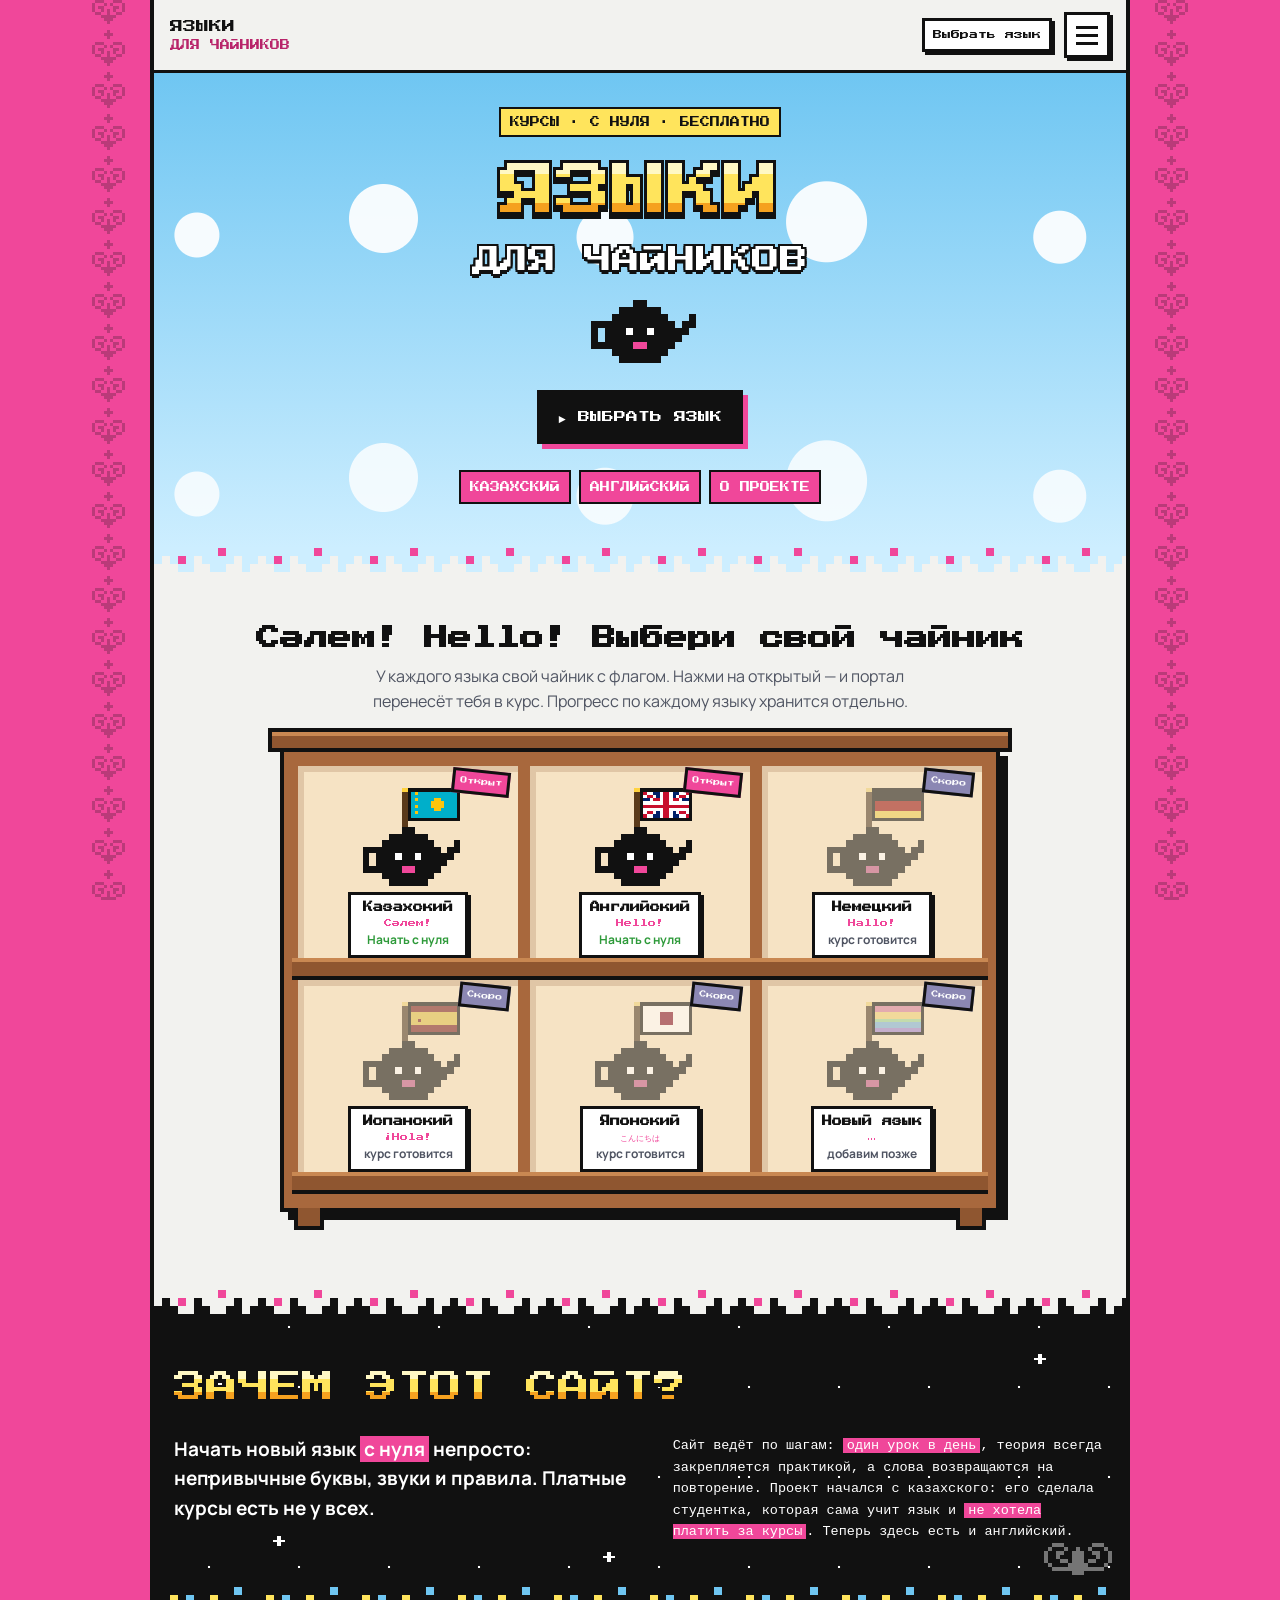
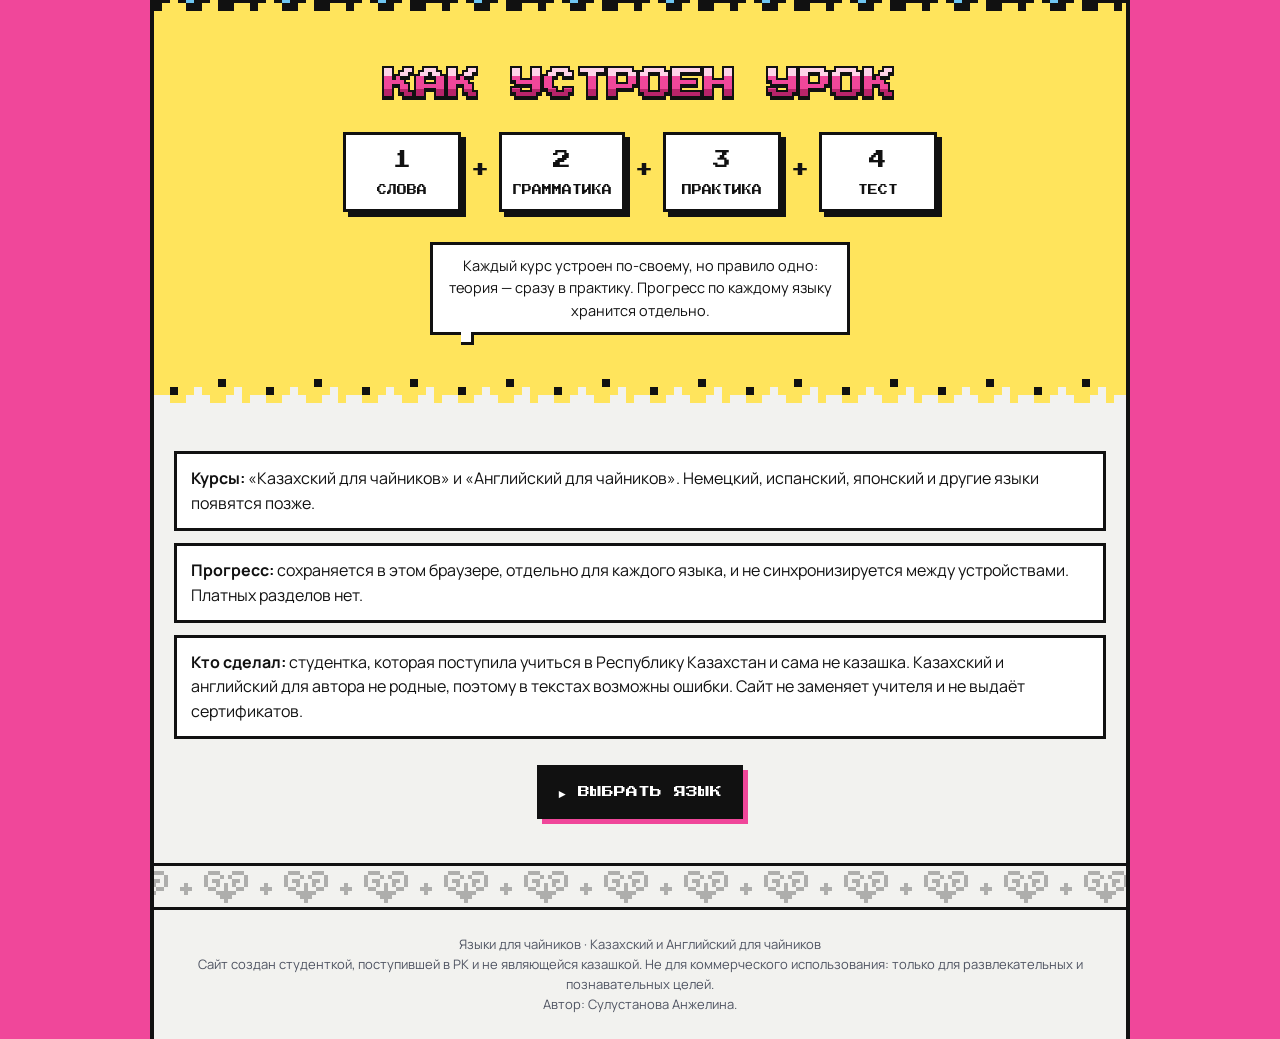
==== index.html @ edaea6c3 "Black flag teapots fly to centre before portal; profile + support chat; English uses Kazakh header/f" ====
<!DOCTYPE html>
<html lang="ru">
<head>
<meta charset="UTF-8">
<meta name="viewport" content="width=device-width, initial-scale=1, viewport-fit=cover">
<title>Языки для чайников — казахский и английский с нуля</title>
<script>
  // Старые ссылки казахского курса (/#plan, /#words …) ведут в его новый раздел.
  (function () {
    var h = location.hash.slice(1);
    if (h && ["home", "top", "shelf", "about"].indexOf(h) < 0 && /^[a-z0-9-]+$/i.test(h)) location.replace("kazakh/index.html#" + h);
  })();
</script>
<meta name="google-site-verification" content="9FLcp8ronQXt1HrMMBbQ4hMsTtxATs3dVO6RfaXjYgo" />
<meta name="description" content="Языки для чайников: бесплатные курсы с нуля. Казахский для чайников и Английский для чайников — уроки на 30 дней, словарь, грамматика, произношение и практика. Некоммерческий студенческий проект: только для развлечения и познавательных целей.">
<meta name="keywords" content="языки для чайников, казахский для чайников, английский для чайников, казахский с нуля, английский с нуля">
<meta name="robots" content="index, follow">
<meta property="og:type" content="website">
<meta property="og:title" content="Языки для чайников">
<meta property="og:description" content="Бесплатные курсы казахского и английского с нуля. Некоммерческий студенческий проект.">
<meta property="og:locale" content="ru_RU">
<link rel="preconnect" href="https://fonts.gstatic.com" crossorigin>
<link href="https://fonts.googleapis.com/css2?family=Press+Start+2P&family=Manrope:wght@400;600;700;800&display=swap" rel="stylesheet">
<link rel="stylesheet" href="assets/platform.css">
<link rel="stylesheet" href="assets/portal.css">
</head>
<body>

<header class="top">
  <a class="brand" href="index.html"><span>Языки</span><span>для чайников</span></a>
  <nav class="top-nav" aria-label="Разделы">
    <a href="#shelf">Выбрать язык</a>
  </nav>
  <button class="burger" id="burger" type="button" aria-expanded="false" aria-controls="menu" aria-label="Открыть меню">
    <span></span><span></span><span></span>
  </button>
</header>
<div class="scrim" id="scrim" hidden></div>
<nav class="drawer" id="menu" aria-label="Главное меню">
  <p class="menu-h">Платформа</p>
  <ul class="menu-list">
    <li><a href="index.html" aria-current="page">Главная</a></li>
    <li><a href="#shelf">Выбор языка</a></li>
    <li><a href="#about">О проекте</a></li>
  </ul>
  <p class="menu-h">Помощь</p>
  <ul class="menu-list">
    <li><a href="profile/index.html">Профиль</a></li>
    <li><a href="support/index.html">Чат поддержки</a></li>
  </ul>
</nav>

<main>
  <section>
    <div class="band sky">
      <p class="kicker">курсы · с нуля · бесплатно</p>
      <h1 class="mega"><span class="gold">ЯЗЫКИ</span><span class="sub">для чайников</span></h1>
      <svg class="mascot" viewBox="0 0 16 10" shape-rendering="crispEdges" role="img" aria-label="Пиксельный чайник">
        <g fill="#111"><rect x="7" y="0" width="2" height="1"/><rect x="5" y="1" width="6" height="1"/><rect x="4" y="2" width="8" height="1"/><rect x="3" y="3" width="10" height="4"/><rect x="4" y="7" width="8" height="1"/><rect x="5" y="8" width="6" height="1"/>
        <rect x="1" y="3" width="2" height="1"/><rect x="1" y="4" width="1" height="2"/><rect x="1" y="6" width="2" height="1"/>
        <rect x="13" y="4" width="1" height="2"/><rect x="14" y="3" width="1" height="2"/><rect x="15" y="2" width="1" height="2"/></g>
        <g fill="#fff"><rect x="6" y="4" width="1" height="1"/><rect x="9" y="4" width="1" height="1"/></g>
        <rect x="7" y="6" width="2" height="1" fill="#f0479a"/>
      </svg>
      <div><a class="btn start" href="#shelf"><span class="blink">►</span> Выбрать язык</a></div>
      <nav class="quick" aria-label="Курсы" id="quick"></nav>
    </div>
    <div class="px-edge e-sky-paper" aria-hidden="true"></div>

    <div class="band plain shelf-band" id="shelf">
      <h2 class="h-shelf" id="hello">Сәлем! Hello! Выбери свой чайник</h2>
      <p class="sub-shelf">У каждого языка свой чайник с флагом. Нажми на открытый — и портал перенесёт тебя в курс. Прогресс по каждому языку хранится отдельно.</p>
      <div class="cupboard"><div id="shelfBox"></div><span class="feet" aria-hidden="true"></span></div>
    </div>

    <div class="px-edge e-paper-night" aria-hidden="true"></div>
    <div class="band night" id="about">
      <span class="spark" style="left:6%;top:18%" aria-hidden="true">+</span><span class="spark" style="right:8%;top:10%" aria-hidden="true">+</span><span class="spark" style="left:12%;bottom:12%" aria-hidden="true">+</span><span class="spark" style="left:46%;bottom:6%" aria-hidden="true">+</span>
      <h2 class="mega2"><span class="gold">ЗАЧЕМ ЭТОТ САЙТ?</span></h2>
      <div class="night-grid">
        <p class="lead-n">Начать новый язык <mark>с нуля</mark> непросто: непривычные буквы, звуки и правила. Платные курсы есть не у всех.</p>
        <p class="small-n">Сайт ведёт по шагам: <mark>один урок в день</mark>, теория всегда закрепляется практикой, а слова возвращаются на повторение. Проект начался с казахского: его сделала студентка, которая сама учит язык и <mark>не хотела платить за курсы</mark>. Теперь здесь есть и английский.</p>
      </div>
    </div>
    <div class="px-edge e-night" aria-hidden="true"></div>
    <div class="band sun">
      <h2 class="mega2 dark"><span class="gold pinky">КАК УСТРОЕН УРОК</span></h2>
      <div class="formula">
        <div class="f-tile"><b>1</b><span>Слова</span></div><i>+</i>
        <div class="f-tile"><b>2</b><span>Грамматика</span></div><i>+</i>
        <div class="f-tile"><b>3</b><span>Практика</span></div><i>+</i>
        <div class="f-tile"><b>4</b><span>Тест</span></div>
      </div>
      <p class="bubble">Каждый курс устроен по-своему, но правило одно: теория — сразу в практику. Прогресс по каждому языку хранится отдельно.</p>
    </div>
    <div class="px-edge e-sun" aria-hidden="true"></div>
    <div class="band plain">
      <div class="info-list">
        <div><b>Курсы:</b> «Казахский для чайников» и «Английский для чайников». Немецкий, испанский, японский и другие языки появятся позже.</div>
        <div><b>Прогресс:</b> сохраняется в этом браузере, отдельно для каждого языка, и не синхронизируется между устройствами. Платных разделов нет.</div>
        <div><b>Кто сделал:</b> студентка, которая поступила учиться в Республику Казахстан и сама не казашка. Казахский и английский для автора не родные, поэтому в текстах возможны ошибки. Сайт не заменяет учителя и не выдаёт сертификатов.</div>
      </div>
      <div style="text-align:center;margin-top:26px"><a class="btn start" href="#shelf"><span class="blink">►</span> Выбрать язык</a></div>
    </div>
  </section>
</main>
<div class="orn-strip" aria-hidden="true"></div>
<footer>Языки для чайников · Казахский и Английский для чайников<br>Сайт создан студенткой, поступившей в РК и не являющейся казашкой. Не для коммерческого использования: только для развлекательных и познавательных целей.<br>Автор: Сулустанова Анжелина.</footer>

<script src="assets/platform.js"></script>
<script>
(function () {
  var L = window.LDC, open = L.LANGS.filter(function (l) { return l.status === "open"; });
  // быстрые ссылки и меню
  document.getElementById("quick").innerHTML = open.map(function (l) { return '<a href="' + l.path + '">' + l.name + "</a>"; }).join("") + '<a href="#about">О проекте</a>';
  // приветствие и шкафчик
  var name = (L.profile().name || "").trim();
  if (name) document.getElementById("hello").textContent = "Сәлем, " + name + "! Выбери свой чайник";
  L.renderShelf(document.getElementById("shelfBox"), "");
  window.addEventListener("pageshow", function () { var x = document.querySelectorAll(".portal-layer"); for (var i = 0; i < x.length; i++) x[i].remove(); var h = document.querySelectorAll(".tp-hit"); for (var j = 0; j < h.length; j++) h[j].classList.remove("tp-hit"); });
  // меню
  var burger = document.getElementById("burger"), drawer = document.getElementById("menu"), scrim = document.getElementById("scrim");
  function setMenu(o) { drawer.classList.toggle("open", o); scrim.hidden = !o; burger.setAttribute("aria-expanded", String(o)); burger.setAttribute("aria-label", o ? "Закрыть меню" : "Открыть меню"); }
  burger.addEventListener("click", function () { setMenu(!drawer.classList.contains("open")); });
  scrim.addEventListener("click", function () { setMenu(false); });
  drawer.addEventListener("click", function (e) { if (e.target.closest("a")) setMenu(false); });
  document.addEventListener("keydown", function (e) { if (e.key === "Escape") setMenu(false); });
})();
</script>
</body>
</html>
---- assets/platform.css ----
:root {
    --paper: #f2f2ef; --ink: #111; --pink: #f0479a; --pink-d: #b8246a; --green: #3dbe4a; --green-d: #1d7a2a;
    --yellow: #ffe45c; --blue: #6f8cff; --white: #fff; --muted: #4f5462; --sky1: #6fc6f2; --sky2: #cdeeff;
    --pixel: "Press Start 2P", "Courier New", monospace;
    --body: "Manrope", system-ui, -apple-system, "Segoe UI", sans-serif;
    box-sizing: border-box;
  }
  * { box-sizing: border-box; }
  [hidden] { display: none !important; }
  html { scroll-behavior: smooth; }
  body { margin: 0; background: var(--paper); color: var(--ink); font: 16px/1.55 var(--body); }
  h1, h2, h3 { margin: 0; line-height: 1.2; }
  p { margin: 0 0 12px; }
  .muted { color: var(--muted); }
  a { color: var(--ink); }

  /* Шапка и меню */
  .top { position: sticky; top: 0; z-index: 20; display: flex; align-items: center; gap: 12px; padding: 12px 16px; background: var(--paper); border-bottom: 3px solid var(--ink); }
  .brand { font-family: var(--pixel); font-size: 14px; flex: 1; text-decoration: none; }
  .streak { font-family: var(--pixel); font-size: 12px; background: var(--yellow); border: 2px solid var(--ink); padding: 6px 10px; white-space: nowrap; }
  .burger { width: 46px; height: 46px; border: 3px solid var(--ink); background: var(--white); cursor: pointer; display: flex; flex-direction: column; align-items: center; justify-content: center; gap: 5px; box-shadow: 3px 3px 0 var(--ink); }
  .burger span { display: block; width: 22px; height: 3px; background: var(--ink); transition: transform .2s ease, opacity .2s ease; }
  .burger[aria-expanded="true"] span:nth-child(1) { transform: translateY(8px) rotate(45deg); }
  .burger[aria-expanded="true"] span:nth-child(2) { opacity: 0; }
  .burger[aria-expanded="true"] span:nth-child(3) { transform: translateY(-8px) rotate(-45deg); }
  .scrim { position: fixed; inset: 0; background: rgba(0,0,0,.35); z-index: 25; }
  .drawer { position: fixed; top: 0; right: 0; height: 100%; width: min(320px, 86vw); z-index: 30; background: var(--white); border-left: 3px solid var(--ink); padding: 84px 18px 20px; transform: translateX(100%); transition: transform .25s ease; overflow-y: auto; }
  .drawer.open { transform: translateX(0); }
  .drawer ul { list-style: none; margin: 0; padding: 0; display: grid; gap: 10px; }
  .drawer a { display: block; padding: 12px 14px; border: 3px solid var(--ink); text-decoration: none; font-weight: 800; background: var(--white); box-shadow: 3px 3px 0 var(--ink); }
  .drawer a:hover, .drawer a:focus-visible, .drawer a[aria-current="page"] { background: var(--pink); color: var(--white); outline: none; }

  /* Виды */
  .view { max-width: 900px; margin: 0 auto; padding: 22px 16px 70px; animation: fadeUp .3s steps(4) both; }
  @keyframes fadeUp { from { opacity: 0; transform: translateY(8px); } to { opacity: 1; transform: none; } }
  .h-pixel { font-family: var(--pixel); font-size: clamp(24px, 5vw, 38px); line-height: 1.1; margin-bottom: 14px; }
  .card { background: var(--white); border: 3px solid var(--ink); box-shadow: 6px 6px 0 var(--ink); padding: 18px; margin-bottom: 20px; }
  .card h3 { font-family: var(--pixel); font-size: 17px; margin-bottom: 8px; }
  .grid2 { display: grid; grid-template-columns: 1fr 1fr; gap: 18px; }
  @media (max-width: 720px) { .grid2 { grid-template-columns: 1fr; } }

  .btn { font-family: var(--pixel); font-size: 14px; border: 3px solid var(--ink); background: var(--white); color: var(--ink); padding: 12px 16px; cursor: pointer; box-shadow: 4px 4px 0 var(--ink); text-decoration: none; display: inline-block; transition: transform .08s, box-shadow .08s; }
  .btn:active { transform: translate(3px, 3px); box-shadow: 1px 1px 0 var(--ink); }
  .btn.primary { background: var(--pink); color: var(--white); }
  .btn.green { background: var(--green); color: var(--white); }
  .btn:disabled { opacity: .45; cursor: default; transform: none; box-shadow: 4px 4px 0 var(--ink); }
  .btn.small { font-size: 12px; padding: 8px 12px; box-shadow: 3px 3px 0 var(--ink); }
  .row { display: flex; flex-wrap: wrap; gap: 12px; align-items: center; margin-top: 14px; }
  .field { display: grid; gap: 6px; margin-bottom: 14px; }
  input[type="time"], input[type="number"], input[type="text"], select, textarea { font: inherit; padding: 10px 12px; border: 3px solid var(--ink); background: var(--white); color: var(--ink); width: 100%; }
  textarea { min-height: 84px; resize: vertical; }
  .weekdays { display: flex; flex-wrap: wrap; gap: 8px; }
  .weekdays label { display: inline-flex; align-items: center; gap: 6px; border: 3px solid var(--ink); padding: 7px 10px; background: var(--white); font-weight: 700; cursor: pointer; }
  .weekdays input { accent-color: var(--pink); width: 16px; height: 16px; }
  table.sched { width: 100%; border-collapse: collapse; }
  table.sched th, table.sched td { text-align: left; padding: 10px; border-bottom: 2px solid var(--ink); font-size: 15px; }
  table.sched th { font-family: var(--pixel); font-size: 12px; background: var(--yellow); }
  .tag { display: inline-block; font-family: var(--pixel); font-size: 11px; padding: 3px 8px; border: 2px solid var(--ink); margin-bottom: 8px; background: var(--yellow); }
  .tag.slang { background: var(--ink); color: var(--paper); }
  .seg { display: inline-flex; gap: 8px; margin-bottom: 16px; }
  .seg button { font-family: var(--pixel); font-size: 12px; border: 3px solid var(--ink); background: var(--white); padding: 9px 12px; cursor: pointer; box-shadow: 3px 3px 0 var(--ink); }
  .seg button[aria-pressed="true"] { background: var(--pink); color: var(--white); }
  .kk { font-weight: 800; font-size: 17px; margin: 0 0 2px; }
  .tr { color: var(--muted); font-style: italic; margin: 0; }
  .out { margin-top: 12px; padding: 12px 14px; border-left: 5px solid var(--green); background: #eaf9ec; white-space: pre-wrap; min-height: 3em; }
  .notice { font-size: 14px; color: var(--muted); margin-top: 10px; }
  .btn.mic.listening { animation: blink .8s steps(2, start) infinite; }
  @keyframes blink { to { visibility: hidden; } }

  /* Стартовая */
  .hero { position: relative; overflow: hidden; background: linear-gradient(var(--sky1), var(--sky2)); border: 3px solid var(--ink); box-shadow: 6px 6px 0 var(--ink); padding: 44px 22px 40px; text-align: center; margin-bottom: 26px; }
  .hero::before { content: ""; position: absolute; left: -10%; width: 120%; height: 110px; top: 40px; pointer-events: none; background: radial-gradient(circle at 15% 60%, #fff 0 22px, transparent 23px), radial-gradient(circle at 32% 45%, #fff 0 34px, transparent 35px), radial-gradient(circle at 50% 62%, #fff 0 28px, transparent 29px), radial-gradient(circle at 68% 48%, #fff 0 40px, transparent 41px), radial-gradient(circle at 86% 62%, #fff 0 26px, transparent 27px); animation: drift 46s linear infinite alternate; opacity: .9; }
  @keyframes drift { from { transform: translateX(-24px); } to { transform: translateX(24px); } }
  .hero h1 { position: relative; font-family: var(--pixel); font-size: clamp(34px, 8vw, 66px); line-height: 1.02; text-shadow: 4px 4px 0 var(--white); }
  .hero h1 span { color: var(--pink); display: block; }
  .hero p { position: relative; max-width: 56ch; margin: 16px auto 22px; background: var(--white); border: 3px solid var(--ink); padding: 12px 16px; text-align: left; }
  .big-btn { font-size: 18px; padding: 16px 26px; box-shadow: 6px 6px 0 var(--ink); }
  .big-btn .blink { animation: blink 1s steps(2, start) infinite; }
  .info-list { display: grid; gap: 12px; margin: 22px 0 0; }
  .info-list div { background: var(--white); border: 3px solid var(--ink); padding: 12px 14px; }

  /* План (карта дней) */
  .unit { margin-bottom: 22px; }
  .unit h3 { font-family: var(--pixel); font-size: 16px; margin-bottom: 6px; }
  .nodes { display: grid; grid-template-columns: repeat(auto-fill, minmax(86px, 1fr)); gap: 14px; margin-top: 12px; }
  .node { display: flex; flex-direction: column; align-items: center; gap: 6px; background: none; border: 0; cursor: pointer; font: inherit; color: var(--ink); padding: 0; }
  .node .sq { width: 60px; height: 60px; border: 3px solid var(--ink); background: var(--white); box-shadow: 4px 4px 0 var(--ink); display: flex; align-items: center; justify-content: center; font-family: var(--pixel); font-size: 16px; transition: transform .08s; }
  .node .lbl { font-size: 12px; font-weight: 700; text-align: center; line-height: 1.2; min-height: 2.4em; }
  .node.done .sq { background: var(--green); color: var(--white); }
  .node.current .sq { background: var(--yellow); animation: blink 1s steps(2, start) infinite; }
  .node.locked { opacity: .45; cursor: not-allowed; }
  .node:not(.locked):hover .sq { transform: translate(-2px, -2px); box-shadow: 6px 6px 0 var(--ink); }
  .node .sq { position: relative; }
  .node-badge { font-family: var(--pixel); font-size: 10px; background: var(--ink); color: var(--paper); padding: 2px 6px; }

  /* Урок (как в Skyeng) */
  .sess-top { display: flex; align-items: center; gap: 14px; margin-bottom: 18px; }
  .icon-btn { width: 44px; height: 44px; border: 3px solid var(--ink); background: var(--white); font-size: 18px; cursor: pointer; box-shadow: 3px 3px 0 var(--ink); font-family: var(--body); font-weight: 800; flex: none; }
  .sess-bar { flex: 1; height: 18px; border: 3px solid var(--ink); background: var(--white); overflow: hidden; }
  .sess-bar > div { height: 100%; width: 0; background: repeating-linear-gradient(90deg, var(--pink) 0 14px, var(--pink-d) 14px 18px); transition: width .35s steps(8); }
  .sess-count { font-family: var(--pixel); font-size: 12px; min-width: 56px; text-align: right; }
  .sess-body { min-height: 300px; display: flex; flex-direction: column; gap: 10px; }
  .q-label { font-family: var(--pixel); font-size: 13px; color: var(--muted); }
  .big-word { font-size: clamp(30px, 6vw, 42px); font-weight: 800; margin: 6px 0 2px; }
  .opts-grid { display: grid; grid-template-columns: 1fr 1fr; gap: 12px; margin-top: 10px; }
  .opt { font: inherit; font-weight: 700; font-size: 17px; text-align: left; border: 3px solid var(--ink); background: var(--white); padding: 14px; cursor: pointer; box-shadow: 4px 4px 0 var(--ink); transition: transform .08s; }
  .opt:not(:disabled):hover { transform: translate(-2px, -2px); box-shadow: 6px 6px 0 var(--ink); }
  .opt:disabled { cursor: default; }
  .opt.right { background: var(--green); color: var(--white); animation: pop .35s steps(3) 1; }
  .opt.wrong { background: var(--pink); color: var(--white); animation: shake .35s steps(4) 1; }
  @keyframes pop { 0% { transform: scale(1); } 50% { transform: scale(1.06); } 100% { transform: scale(1); } }
  @keyframes shake { 0%, 100% { transform: translateX(0); } 25% { transform: translateX(-6px); } 75% { transform: translateX(6px); } }
  .chips { display: flex; flex-wrap: wrap; gap: 8px; min-height: 56px; padding: 10px; border: 3px dashed var(--ink); background: var(--white); }
  .chip { font: inherit; font-weight: 700; font-size: 16px; border: 3px solid var(--ink); background: var(--white); padding: 8px 12px; cursor: pointer; box-shadow: 3px 3px 0 var(--ink); }
  .chip.ghost { background: var(--yellow); }
  .chip:disabled { cursor: default; }
  .sess-input { font: inherit; font-size: 20px; padding: 14px; border: 3px solid var(--ink); width: 100%; box-shadow: 4px 4px 0 var(--ink); background: var(--white); }
  .sess-foot { position: sticky; bottom: 0; display: flex; align-items: center; gap: 14px; background: var(--white); border-top: 3px solid var(--ink); padding: 14px 16px; margin: 20px -16px -70px; min-height: 86px; }
  .sess-foot .fb { flex: 1; font-weight: 800; font-size: 15px; }
  .fb.ok { color: var(--green-d); }
  .fb.bad { color: var(--pink-d); }
  .sess-foot .btn { min-width: 170px; }
  .finish h2 { font-family: var(--pixel); font-size: 26px; margin-bottom: 12px; }
  .stat { font-family: var(--pixel); font-size: 22px; background: var(--yellow); border: 3px solid var(--ink); display: inline-block; padding: 8px 12px; margin-bottom: 14px; }
  .pix { position: fixed; top: -20px; width: 10px; height: 10px; z-index: 50; animation: fall 1.8s steps(20) forwards; pointer-events: none; }
  @keyframes fall { to { transform: translateY(110vh) rotate(360deg); } }

  .notice-small { font-size: 13px; color: var(--muted); }
  .btn.mic.listening { animation: blink .8s steps(2, start) infinite; }
  .big-word.long { font-size: clamp(20px, 4.6vw, 28px); line-height: 1.25; }
  .sit-grid { display: grid; grid-template-columns: repeat(auto-fill, minmax(150px, 1fr)); gap: 16px; }
  .sit-tile { display: flex; flex-direction: column; align-items: flex-start; gap: 6px; text-align: left; font: inherit; color: var(--ink); background: var(--white); border: 3px solid var(--ink); box-shadow: 5px 5px 0 var(--ink); padding: 14px; cursor: pointer; transition: transform .08s, box-shadow .08s; }
  .sit-tile:hover { transform: translate(-2px, -2px); box-shadow: 7px 7px 0 var(--ink); background: var(--yellow); }
  .sit-tile:active { transform: translate(3px, 3px); box-shadow: 2px 2px 0 var(--ink); }
  .sit-ic { font-size: 30px; line-height: 1; }
  .sit-name { font-family: var(--pixel); font-size: 15px; }
  .sit-sub { font-size: 13px; color: var(--muted); }
  .sit-head { font-family: var(--pixel); font-size: 22px; margin: 18px 0 10px; }
  .tip { background: var(--yellow); border: 3px solid var(--ink); padding: 10px 12px; margin-bottom: 16px; font-size: 15px; }
  .ph { background: var(--white); border: 3px solid var(--ink); padding: 12px 14px; margin-bottom: 12px; }
  .ph .row { margin-top: 8px; }
  .dlg-line { display: grid; grid-template-columns: 30px 1fr; gap: 10px; padding: 8px 0; border-bottom: 2px dashed var(--ink); }
  .who { font-family: var(--pixel); font-size: 13px; background: var(--pink); color: var(--white); border: 2px solid var(--ink); width: 28px; height: 28px; display: flex; align-items: center; justify-content: center; }
  .who.b { background: var(--blue); }
  /* Розовая рамка и пиксельные полосы главной */
  html { background: var(--pink); }
  body { max-width: 980px; margin: 0 auto; border-left: 4px solid var(--ink); border-right: 4px solid var(--ink); min-height: 100vh; }
  @media (max-width: 1000px) { body { margin: 0 7px; } }
  .view[data-view="home"] { padding: 0; max-width: none; }
  .band { position: relative; padding: 40px 20px 44px; overflow: hidden; }
  .band.sky { background: linear-gradient(var(--sky1), var(--sky2)); text-align: center; padding-top: 34px; }
  .band.sky::before, .band.sky::after { content: ""; position: absolute; left: -10%; width: 120%; height: 110px; pointer-events: none; background: radial-gradient(circle at 12% 60%, #fff 0 22px, transparent 23px), radial-gradient(circle at 28% 45%, #fff 0 34px, transparent 35px), radial-gradient(circle at 47% 62%, #fff 0 28px, transparent 29px), radial-gradient(circle at 66% 48%, #fff 0 40px, transparent 41px), radial-gradient(circle at 86% 62%, #fff 0 26px, transparent 27px); animation: drift 40s linear infinite alternate; }
  .band.sky::before { top: 96px; opacity: .92; }
  .band.sky::after { bottom: 10px; opacity: .8; animation-duration: 58s; }
  .band.sky > * { position: relative; z-index: 1; }
  .kicker { display: inline-block; font-family: var(--pixel); font-size: 13px; background: var(--yellow); border: 2px solid var(--ink); padding: 3px 9px; margin: 0 0 18px; }
  .mega { font-family: "Press Start 2P", var(--pixel); font-weight: 400; font-size: clamp(22px, 8.2vw, 58px); line-height: 1.25; margin: 0; color: var(--ink); text-shadow: 3px 3px 0 #fff; overflow-wrap: anywhere; }
  .mega span { display: block; font-size: .56em; color: var(--pink); text-shadow: 2px 2px 0 var(--ink); margin-top: 10px; }
  .mascot { width: 112px; height: 70px; display: block; margin: 22px auto 20px; animation: bob 1.2s steps(2) infinite; }
  @keyframes bob { 50% { transform: translateY(-8px); } }
  .btn.start { background: var(--ink); color: var(--white); font-size: 16px; padding: 14px 20px; box-shadow: 5px 5px 0 var(--pink); border-color: var(--ink); }
  .btn.start:active { box-shadow: 2px 2px 0 var(--pink); }
  .quick { display: flex; flex-wrap: wrap; gap: 8px; justify-content: center; margin-top: 26px; }
  .quick a { font-family: var(--pixel); font-size: 13px; background: var(--pink); color: var(--white); border: 2px solid var(--ink); padding: 5px 10px; text-decoration: none; }
  .quick a:hover, .quick a:focus-visible { background: var(--ink); outline: none; }
  .px-edge { height: 32px; background-size: 96px 32px; background-repeat: repeat-x; image-rendering: pixelated; }
  .e-sky { background-color: var(--sky2); background-image: url("data:image/svg+xml,%3Csvg xmlns='http://www.w3.org/2000/svg' viewBox='0 0 12 4' shape-rendering='crispEdges'%3E%3Cpath fill='%23111' d='M0 3h12v1H0zM0 2h3v1H0zM5 2h2v1H5zM9 2h2v1H9zM1 1h1v1H1zM5 1h1v1H5zM10 1h1v1h-1z'/%3E%3Cpath fill='%23f0479a' d='M3 1h1v1H3zM8 0h1v1H8z'/%3E%3C/svg%3E"); }
  .e-night { background-color: #111; background-image: url("data:image/svg+xml,%3Csvg xmlns='http://www.w3.org/2000/svg' viewBox='0 0 12 4' shape-rendering='crispEdges'%3E%3Cpath fill='%23ffe45c' d='M0 3h12v1H0zM1 2h3v1H1zM6 2h2v1H6zM10 2h2v1h-2zM2 1h1v1H2zM7 1h1v1H7z'/%3E%3Cpath fill='%236fc6f2' d='M4 1h1v1H4zM10 0h1v1h-1z'/%3E%3C/svg%3E"); }
  .e-sun { background-color: var(--yellow); background-image: url("data:image/svg+xml,%3Csvg xmlns='http://www.w3.org/2000/svg' viewBox='0 0 12 4' shape-rendering='crispEdges'%3E%3Cpath fill='%23f2f2ef' d='M0 3h12v1H0zM0 2h2v1H0zM4 2h3v1H4zM9 2h2v1H9zM5 1h1v1H5zM10 1h1v1h-1z'/%3E%3Cpath fill='%23111' d='M2 1h1v1H2zM8 0h1v1H8z'/%3E%3C/svg%3E"); }
  .band.night { background-color: #111; color: var(--white); background-image: radial-gradient(#fff 1px, transparent 1.6px), radial-gradient(#fff 1px, transparent 1.6px); background-size: 90px 90px, 150px 150px; background-position: 10px 20px, 60px 80px; }
  .spark { position: absolute; font-family: var(--pixel); font-size: 22px; color: var(--white); animation: blink 1.6s steps(2, start) infinite; }
  .spark:nth-of-type(2n) { animation-delay: .8s; }
  .mega2 { font-family: "Press Start 2P", var(--pixel); font-weight: 400; font-size: clamp(17px, 5.4vw, 32px); line-height: 1.35; margin: 0 0 22px; color: var(--white); overflow-wrap: anywhere; position: relative; }
  .mega2.dark { color: var(--ink); text-align: center; }
  .night-grid { display: grid; grid-template-columns: 1.1fr 1fr; gap: 22px; position: relative; }
  .lead-n { font-size: 19px; font-weight: 700; margin: 0; }
  .small-n { font-family: ui-monospace, Menlo, Consolas, monospace; font-size: 13.5px; line-height: 1.6; margin: 0; }
  .band.night mark { background: var(--pink); color: var(--white); padding: 0 4px; }
  .band.sun { background: var(--yellow); }
  .formula { display: flex; flex-wrap: wrap; align-items: center; justify-content: center; gap: 10px; }
  .formula i { font-family: var(--pixel); font-style: normal; font-size: 26px; font-weight: 700; }
  .f-tile { background: var(--white); border: 3px solid var(--ink); box-shadow: 5px 5px 0 var(--ink); width: 128px; padding: 12px 6px; text-align: center; }
  .f-tile b { display: block; font-family: "Press Start 2P", var(--pixel); font-weight: 400; font-size: 22px; margin-bottom: 8px; }
  .f-tile span { font-family: var(--pixel); font-size: 14px; }
  .bubble { position: relative; max-width: 420px; margin: 30px auto 0; background: var(--white); border: 3px solid var(--ink); padding: 10px 14px; font-size: 14.5px; text-align: center; }
  .bubble::after { content: ""; position: absolute; left: 28px; bottom: -13px; width: 10px; height: 10px; background: var(--white); border-right: 3px solid var(--ink); border-bottom: 3px solid var(--ink); }
  .band.plain { background: var(--paper); }
  .band.plain .info-list { margin-top: 0; }
  @media (max-width: 720px) { .night-grid { grid-template-columns: 1fr; } .f-tile { width: 118px; } .formula i { display: none; } }
  /* Значок повторения недели: в углу, а не поверх цифры */
  .node.review .sq::after { content: "★"; position: absolute; top: -11px; right: -11px; width: 22px; height: 22px; display: flex; align-items: center; justify-content: center; font-family: Arial, sans-serif; font-size: 13px; line-height: 1; color: var(--ink); background: var(--yellow); border: 2px solid var(--ink); }
  footer { text-align: center; padding: 24px; font-size: 13px; color: var(--muted); border-top: 3px solid var(--ink); }

  @media (max-width: 640px) {
    .opts-grid { grid-template-columns: 1fr; }
    .sess-foot { margin: 20px -16px -70px; }
    .sess-foot .btn { min-width: 0; flex: 1; }
  }
  @media (prefers-reduced-motion: reduce) {
    *, *::before, *::after { animation: none !important; transition: none !important; scroll-behavior: auto !important; }
  }
  :focus-visible { outline: 3px solid var(--green); outline-offset: 3px; }
  /* ===== Один читаемый пиксельный шрифт для заголовков, кнопок и подписей ===== */
  .brand, .streak, .btn, table.sched th, .tag, .seg button, .h-pixel, .card h3, .unit h3, .node .sq, .node-badge, .sess-count, .sit-name, .sit-head, .who, .finish h2, .stat, .kicker, .quick a, .f-tile span, .f-tile b, .lang button, .mega, .mega2, .formula i, .spark { font-family: var(--pixel); font-weight: 400; text-transform: uppercase; letter-spacing: 0; }
  .brand { display: flex; flex-direction: column; gap: 5px; font-size: 10px; line-height: 1.2; min-width: 0; color: var(--ink); }
  .brand span + span { font-size: 8px; color: var(--pink-d); }
  .streak { font-size: 8px; line-height: 1.2; padding: 9px 8px; flex: none; }
  .streak b { font-weight: 400; }
  .streak-star { display: none; font-family: Arial, sans-serif; font-size: 11px; }
  .lang { display: flex; border: 3px solid var(--ink); background: var(--white); flex: none; }
  .lang button { font-size: 8px; line-height: 1.2; padding: 8px 6px; border: 0; background: transparent; color: var(--ink); cursor: pointer; }
  .lang button[aria-pressed="true"] { background: var(--ink); color: var(--white); }
  .btn { font-size: 10px; line-height: 1.5; padding: 12px 14px; }
  .btn.small { font-size: 9px; padding: 9px 10px; }
  .btn.start { font-size: 12px; padding: 15px 18px; }
  table.sched th { font-size: 8px; line-height: 1.5; }
  .tag { font-size: 8px; line-height: 1.4; padding: 4px 7px; }
  .seg { flex-wrap: wrap; }
  .seg button { font-size: 9px; line-height: 1.4; padding: 10px 11px; }
  .h-pixel { font-size: clamp(15px, 4.4vw, 26px); line-height: 1.6; margin-bottom: 18px; display: flex; align-items: center; gap: 14px; }
  .card h3 { font-size: 11px; line-height: 1.6; margin-bottom: 10px; }
  .unit h3 { font-size: 10px; line-height: 1.6; }
  .node .sq { font-size: 14px; }
  .node-badge { font-size: 8px; line-height: 1.5; text-align: center; max-width: 100%; padding: 3px 5px; }
  .sess-count { font-size: 9px; }
  .q-label { font-family: var(--body); font-size: 14px; font-weight: 800; text-transform: none; color: var(--muted); }
  .sit-name { font-size: 10px; line-height: 1.5; }
  .sit-head { font-size: 14px; line-height: 1.6; }
  .who { font-size: 10px; }
  .finish h2 { font-size: 16px; line-height: 1.7; }
  .stat { font-size: 12px; line-height: 1.4; }
  .kicker { font-size: 9px; line-height: 1.4; padding: 6px 9px; }
  .quick a { font-size: 9px; line-height: 1.4; padding: 8px 9px; }
  .f-tile b { font-size: 18px; }
  .f-tile span { font-size: 9px; line-height: 1.4; display: block; }
  .formula i { font-size: 18px; }
  .spark { font-size: 16px; }
  .mega { text-shadow: none; font-size: clamp(20px, 7.4vw, 56px); line-height: 1.3; }
  .mega span.gold { display: inline-block; white-space: nowrap; font-size: 1em; margin: 0; color: var(--yellow); text-shadow: -2px 0 0 var(--ink), 2px 0 0 var(--ink), 0 -2px 0 var(--ink), 0 2px 0 var(--ink), -2px -2px 0 var(--ink), 2px 2px 0 var(--ink), -2px 2px 0 var(--ink), 2px -2px 0 var(--ink), 0 4px 0 var(--ink); }
  .mega span.sub { display: block; font-size: .5em; color: var(--white); margin-top: 14px; text-shadow: -2px 0 0 var(--ink), 2px 0 0 var(--ink), 0 -2px 0 var(--ink), 0 2px 0 var(--ink), -2px -2px 0 var(--ink), 2px 2px 0 var(--ink), -2px 2px 0 var(--ink), 2px -2px 0 var(--ink), 0 4px 0 var(--ink); }
  /* Золотые буквы с тёмной обводкой, как в аркадных играх */
  .gold { color: var(--yellow); text-shadow: -2px 0 0 var(--ink), 2px 0 0 var(--ink), 0 -2px 0 var(--ink), 0 2px 0 var(--ink), -2px -2px 0 var(--ink), 2px 2px 0 var(--ink), -2px 2px 0 var(--ink), 2px -2px 0 var(--ink), 0 4px 0 var(--ink); }
  @supports ((-webkit-background-clip: text) or (background-clip: text)) {
    .gold { background-image: linear-gradient(180deg, #fff8c4 0 26%, #ffe45c 26% 66%, #f5a11f 66% 100%); -webkit-background-clip: text; background-clip: text; -webkit-text-fill-color: transparent; color: transparent; text-shadow: none; -webkit-box-decoration-break: clone; box-decoration-break: clone; filter: drop-shadow(2px 0 0 var(--ink)) drop-shadow(-2px 0 0 var(--ink)) drop-shadow(0 2px 0 var(--ink)) drop-shadow(0 -2px 0 var(--ink)) drop-shadow(0 2px 0 var(--ink)); }
    .mega span.gold { color: transparent; text-shadow: none; }
    .gold.pinky { background-image: linear-gradient(180deg, #ffd3e8 0 26%, #f0479a 26% 66%, #b8246a 66% 100%); }
    .mega .gold { filter: drop-shadow(3px 0 0 var(--ink)) drop-shadow(-3px 0 0 var(--ink)) drop-shadow(0 3px 0 var(--ink)) drop-shadow(0 -3px 0 var(--ink)) drop-shadow(0 4px 0 var(--ink)); }
  }
  .gold.pinky { color: var(--pink); }
  .mega2 { line-height: 1.6; }
  /* Запас на крупный системный шрифт телефона: подписи переносятся, а не вылезают */
  .f-tile { width: auto; min-width: 118px; padding: 12px 10px; }
  .sit-name, .card h3, .unit h3, .btn, .tag, .f-tile span, .node-badge, .stat, .finish h2, .h-pixel, .kicker, .quick a { overflow-wrap: anywhere; }
  /* ===== Казахский орнамент «қошқар мүйіз» в пикселях: небольшие детали ===== */
  .orn-strip { height: 34px; background-color: var(--paper); background-image: url("data:image/svg+xml,%3Csvg xmlns='http://www.w3.org/2000/svg' viewBox='0 0 20 8' shape-rendering='crispEdges'%3E%3Cpath fill='%23111' fill-opacity='.3' d='M2 0h1v1h-1zM3 0h1v1h-1zM4 0h1v1h-1zM8 0h1v1h-1zM9 0h1v1h-1zM10 0h1v1h-1zM1 1h1v1h-1zM5 1h1v1h-1zM7 1h1v1h-1zM11 1h1v1h-1zM1 2h1v1h-1zM3 2h1v1h-1zM4 2h1v1h-1zM8 2h1v1h-1zM9 2h1v1h-1zM11 2h1v1h-1zM1 3h1v1h-1zM4 3h1v1h-1zM6 3h1v1h-1zM8 3h1v1h-1zM11 3h1v1h-1zM2 4h1v1h-1zM3 4h1v1h-1zM6 4h1v1h-1zM9 4h1v1h-1zM10 4h1v1h-1zM4 5h1v1h-1zM5 5h1v1h-1zM6 5h1v1h-1zM7 5h1v1h-1zM8 5h1v1h-1zM5 6h1v1h-1zM6 6h1v1h-1zM7 6h1v1h-1zM6 7h1v1h-1zM16 3h1v1h-1zM15 4h1v1h-1zM16 4h1v1h-1zM17 4h1v1h-1zM16 5h1v1h-1z'/%3E%3C/svg%3E"); background-repeat: repeat-x; background-position: center; background-size: 60px 24px; image-rendering: pixelated; border-top: 3px solid var(--ink); }
  .h-pixel::after { content: ""; flex: none; width: 33px; height: 24px; background: url("data:image/svg+xml,%3Csvg xmlns='http://www.w3.org/2000/svg' viewBox='0 0 11 8' shape-rendering='crispEdges'%3E%3Cpath fill='%23111' fill-opacity='.3' d='M1 0h1v1h-1zM2 0h1v1h-1zM3 0h1v1h-1zM7 0h1v1h-1zM8 0h1v1h-1zM9 0h1v1h-1zM0 1h1v1h-1zM4 1h1v1h-1zM6 1h1v1h-1zM10 1h1v1h-1zM0 2h1v1h-1zM2 2h1v1h-1zM3 2h1v1h-1zM7 2h1v1h-1zM8 2h1v1h-1zM10 2h1v1h-1zM0 3h1v1h-1zM3 3h1v1h-1zM5 3h1v1h-1zM7 3h1v1h-1zM10 3h1v1h-1zM1 4h1v1h-1zM2 4h1v1h-1zM5 4h1v1h-1zM8 4h1v1h-1zM9 4h1v1h-1zM3 5h1v1h-1zM4 5h1v1h-1zM5 5h1v1h-1zM6 5h1v1h-1zM7 5h1v1h-1zM4 6h1v1h-1zM5 6h1v1h-1zM6 6h1v1h-1zM5 7h1v1h-1z'/%3E%3C/svg%3E") no-repeat center / contain; image-rendering: pixelated; }
  .band.night::after { content: ""; position: absolute; right: 14px; bottom: 12px; width: 68px; height: 32px; background: url("data:image/svg+xml,%3Csvg xmlns='http://www.w3.org/2000/svg' viewBox='0 0 17 8' shape-rendering='crispEdges'%3E%3Cpath fill='%23fff' fill-opacity='.42' d='M2 0h1v1h-1zM3 0h1v1h-1zM4 0h1v1h-1zM12 0h1v1h-1zM13 0h1v1h-1zM14 0h1v1h-1zM1 1h1v1h-1zM5 1h1v1h-1zM8 1h1v1h-1zM11 1h1v1h-1zM15 1h1v1h-1zM0 2h1v1h-1zM3 2h1v1h-1zM4 2h1v1h-1zM7 2h1v1h-1zM8 2h1v1h-1zM9 2h1v1h-1zM12 2h1v1h-1zM13 2h1v1h-1zM16 2h1v1h-1zM0 3h1v1h-1zM3 3h1v1h-1zM7 3h1v1h-1zM8 3h1v1h-1zM9 3h1v1h-1zM13 3h1v1h-1zM16 3h1v1h-1zM0 4h1v1h-1zM4 4h1v1h-1zM5 4h1v1h-1zM7 4h1v1h-1zM8 4h1v1h-1zM9 4h1v1h-1zM11 4h1v1h-1zM12 4h1v1h-1zM16 4h1v1h-1zM1 5h1v1h-1zM6 5h1v1h-1zM7 5h1v1h-1zM8 5h1v1h-1zM9 5h1v1h-1zM10 5h1v1h-1zM15 5h1v1h-1zM2 6h1v1h-1zM3 6h1v1h-1zM4 6h1v1h-1zM5 6h1v1h-1zM6 6h1v1h-1zM7 6h1v1h-1zM8 6h1v1h-1zM9 6h1v1h-1zM10 6h1v1h-1zM11 6h1v1h-1zM12 6h1v1h-1zM13 6h1v1h-1zM14 6h1v1h-1zM7 7h1v1h-1zM8 7h1v1h-1zM9 7h1v1h-1z'/%3E%3C/svg%3E") no-repeat center / contain; image-rendering: pixelated; }
  .drawer::after { content: ""; display: block; margin: 28px auto 0; width: 85px; height: 40px; background: url("data:image/svg+xml,%3Csvg xmlns='http://www.w3.org/2000/svg' viewBox='0 0 17 8' shape-rendering='crispEdges'%3E%3Cpath fill='%23111' fill-opacity='.28' d='M2 0h1v1h-1zM3 0h1v1h-1zM4 0h1v1h-1zM12 0h1v1h-1zM13 0h1v1h-1zM14 0h1v1h-1zM1 1h1v1h-1zM5 1h1v1h-1zM8 1h1v1h-1zM11 1h1v1h-1zM15 1h1v1h-1zM0 2h1v1h-1zM3 2h1v1h-1zM4 2h1v1h-1zM7 2h1v1h-1zM8 2h1v1h-1zM9 2h1v1h-1zM12 2h1v1h-1zM13 2h1v1h-1zM16 2h1v1h-1zM0 3h1v1h-1zM3 3h1v1h-1zM7 3h1v1h-1zM8 3h1v1h-1zM9 3h1v1h-1zM13 3h1v1h-1zM16 3h1v1h-1zM0 4h1v1h-1zM4 4h1v1h-1zM5 4h1v1h-1zM7 4h1v1h-1zM8 4h1v1h-1zM9 4h1v1h-1zM11 4h1v1h-1zM12 4h1v1h-1zM16 4h1v1h-1zM1 5h1v1h-1zM6 5h1v1h-1zM7 5h1v1h-1zM8 5h1v1h-1zM9 5h1v1h-1zM10 5h1v1h-1zM15 5h1v1h-1zM2 6h1v1h-1zM3 6h1v1h-1zM4 6h1v1h-1zM5 6h1v1h-1zM6 6h1v1h-1zM7 6h1v1h-1zM8 6h1v1h-1zM9 6h1v1h-1zM10 6h1v1h-1zM11 6h1v1h-1zM12 6h1v1h-1zM13 6h1v1h-1zM14 6h1v1h-1zM7 7h1v1h-1zM8 7h1v1h-1zM9 7h1v1h-1z'/%3E%3C/svg%3E") no-repeat center / contain; image-rendering: pixelated; }
  .unit { position: relative; }
  .unit::after { content: ""; position: absolute; right: 12px; top: 12px; width: 22px; height: 16px; background: url("data:image/svg+xml,%3Csvg xmlns='http://www.w3.org/2000/svg' viewBox='0 0 11 8' shape-rendering='crispEdges'%3E%3Cpath fill='%23111' fill-opacity='.3' d='M1 0h1v1h-1zM2 0h1v1h-1zM3 0h1v1h-1zM7 0h1v1h-1zM8 0h1v1h-1zM9 0h1v1h-1zM0 1h1v1h-1zM4 1h1v1h-1zM6 1h1v1h-1zM10 1h1v1h-1zM0 2h1v1h-1zM2 2h1v1h-1zM3 2h1v1h-1zM7 2h1v1h-1zM8 2h1v1h-1zM10 2h1v1h-1zM0 3h1v1h-1zM3 3h1v1h-1zM5 3h1v1h-1zM7 3h1v1h-1zM10 3h1v1h-1zM1 4h1v1h-1zM2 4h1v1h-1zM5 4h1v1h-1zM8 4h1v1h-1zM9 4h1v1h-1zM3 5h1v1h-1zM4 5h1v1h-1zM5 5h1v1h-1zM6 5h1v1h-1zM7 5h1v1h-1zM4 6h1v1h-1zM5 6h1v1h-1zM6 6h1v1h-1zM5 7h1v1h-1z'/%3E%3C/svg%3E") no-repeat center / contain; image-rendering: pixelated; }
  @media (min-width: 1100px) {
    body::before, body::after { content: ""; position: fixed; top: 0; bottom: 0; width: 33px; background-image: url("data:image/svg+xml,%3Csvg xmlns='http://www.w3.org/2000/svg' viewBox='0 0 11 14' shape-rendering='crispEdges'%3E%3Cpath fill='%23111' fill-opacity='.24' d='M1 0h1v1h-1zM2 0h1v1h-1zM3 0h1v1h-1zM7 0h1v1h-1zM8 0h1v1h-1zM9 0h1v1h-1zM0 1h1v1h-1zM4 1h1v1h-1zM6 1h1v1h-1zM10 1h1v1h-1zM0 2h1v1h-1zM2 2h1v1h-1zM3 2h1v1h-1zM7 2h1v1h-1zM8 2h1v1h-1zM10 2h1v1h-1zM0 3h1v1h-1zM3 3h1v1h-1zM5 3h1v1h-1zM7 3h1v1h-1zM10 3h1v1h-1zM1 4h1v1h-1zM2 4h1v1h-1zM5 4h1v1h-1zM8 4h1v1h-1zM9 4h1v1h-1zM3 5h1v1h-1zM4 5h1v1h-1zM5 5h1v1h-1zM6 5h1v1h-1zM7 5h1v1h-1zM4 6h1v1h-1zM5 6h1v1h-1zM6 6h1v1h-1zM5 7h1v1h-1zM5 10h1v1h-1zM4 11h1v1h-1zM5 11h1v1h-1zM6 11h1v1h-1zM5 12h1v1h-1z'/%3E%3C/svg%3E"); background-repeat: repeat-y; background-size: 33px 42px; image-rendering: pixelated; pointer-events: none; }
    body::before { left: calc(50% - 494px - 54px); }
    body::after { left: calc(50% + 494px + 21px); }
  }
  /* ===== Ширина экрана: телефон, планшет, ноутбук ===== */
  @media (max-width: 520px) { .streak-word { display: none; } .streak-star { display: inline; } .top { gap: 9px; padding: 10px 10px; } }
  @media (min-width: 700px) { .brand { font-size: 13px; } .brand span + span { font-size: 10px; } .streak { font-size: 10px; } .lang button { font-size: 10px; padding: 9px 8px; } .btn { font-size: 11px; } .btn.small { font-size: 10px; } .card h3 { font-size: 12px; } .unit h3 { font-size: 12px; } .tag { font-size: 9px; } .quick a, .kicker { font-size: 10px; } .f-tile span { font-size: 10px; } .orn-strip { background-size: 80px 32px; height: 44px; } }
  /* ===== Этап 1 по ТЗ: меню, главная, серия, словарь, практика ===== */
  .streak { display: inline-flex; align-items: center; gap: 7px; text-decoration: none; color: var(--ink); }
  .heart { display: inline-block; width: 18px; height: 16px; flex: none; }
  .heart svg { width: 100%; height: 100%; display: block; }
  .heart.on path { fill: var(--pink); }
  .heart.off path { fill: #a9adb5; }
  .drawer { visibility: hidden; transition: transform .25s ease, visibility 0s linear .25s; }
  .drawer.open { visibility: visible; transition: transform .25s ease; }
  .acc-sec { margin-bottom: 10px; }
  .acc { width: 100%; display: flex; align-items: center; justify-content: space-between; gap: 10px; font: inherit; font-weight: 800; font-size: 16px; text-align: left; padding: 12px 14px; border: 3px solid var(--ink); background: var(--white); color: var(--ink); box-shadow: 3px 3px 0 var(--ink); cursor: pointer; }
  .acc .arr { font-size: 12px; transition: transform .2s ease; }
  .acc[aria-expanded="true"] { background: var(--yellow); }
  .acc[aria-expanded="true"] .arr { transform: rotate(180deg); }
  .drawer .sub { list-style: none; margin: 0; padding: 0 0 0 10px; display: block; max-height: 0; overflow: hidden; visibility: hidden; transition: max-height .25s ease, visibility 0s linear .25s; }
  .drawer .acc[aria-expanded="true"] + .sub { max-height: 480px; visibility: visible; margin-top: 8px; transition: max-height .25s ease; }
  .drawer .sub a { display: block; padding: 9px 12px; border: 0; border-left: 3px solid var(--ink); box-shadow: none; font-weight: 600; font-size: 15px; background: transparent; color: var(--ink); text-decoration: none; }
  .drawer .sub a:hover, .drawer .sub a:focus-visible { background: var(--yellow); color: var(--ink); }
  .drawer .sub a[aria-current="page"] { background: var(--pink); color: var(--white); }
  .svc { display: flex; flex-wrap: wrap; gap: 8px; margin-top: 18px; padding-top: 14px; border-top: 3px solid var(--ink); }
  .drawer .svc a { padding: 7px 10px; border: 2px solid var(--ink); box-shadow: none; font-size: 14px; font-weight: 700; }
  .e-sky-paper { background-color: var(--sky2); background-image: url("data:image/svg+xml,%3Csvg xmlns='http://www.w3.org/2000/svg' viewBox='0 0 12 4' shape-rendering='crispEdges'%3E%3Cpath fill='%23f2f2ef' d='M0 3h12v1H0zM0 2h3v1H0zM5 2h2v1H5zM9 2h2v1H9zM1 1h1v1H1zM5 1h1v1H5zM10 1h1v1h-1z'/%3E%3Cpath fill='%23f0479a' d='M3 1h1v1H3zM8 0h1v1H8z'/%3E%3C/svg%3E"); }
  .e-paper-night { background-color: var(--paper); background-image: url("data:image/svg+xml,%3Csvg xmlns='http://www.w3.org/2000/svg' viewBox='0 0 12 4' shape-rendering='crispEdges'%3E%3Cpath fill='%23111' d='M0 3h12v1H0zM0 2h3v1H0zM5 2h2v1H5zM9 2h2v1H9zM1 1h1v1H1zM5 1h1v1H5zM10 1h1v1h-1z'/%3E%3Cpath fill='%23f0479a' d='M3 1h1v1H3zM8 0h1v1H8z'/%3E%3C/svg%3E"); }
  .dash { padding-top: 22px; padding-bottom: 30px; }
  .dash-hi { font-weight: 800; font-size: 18px; margin: 0 0 14px; }
  .dash-grid { display: grid; grid-template-columns: 1.15fr 1fr; gap: 18px; }
  .dash .card { margin-bottom: 0; }
  .dash .wide { grid-column: 1 / -1; }
  .dash-day { font-size: 20px; font-weight: 800; margin: 0 0 6px; }
  .meter { height: 16px; border: 3px solid var(--ink); background: var(--white); margin: 6px 0 12px; }
  .meter > div { height: 100%; background: var(--green); width: 0; }
  .meter.xp > div { background: var(--pink); }
  .streak-big { display: flex; align-items: center; gap: 10px; font-weight: 800; margin: 4px 0 6px; }
  .streak-big .heart { width: 30px; height: 26px; }
  .qlinks { display: flex; flex-wrap: wrap; gap: 10px; }
  @media (max-width: 720px) { .dash-grid { grid-template-columns: 1fr; } }
  .hfx { position: fixed; inset: 0; z-index: 60; display: flex; align-items: center; justify-content: center; pointer-events: none; }
  .hfx-heart { position: relative; width: 112px; height: 96px; }
  .hfx-heart i { position: absolute; width: 16px; height: 16px; background: var(--pink); box-shadow: inset 0 0 0 1px rgba(17, 17, 17, .25); }
  .hfx-flash { position: absolute; inset: 0; background: #fff; opacity: 0; }
  .hfx.break .hfx-heart { animation: hfxShake .2s steps(4) 1; }
  .hfx.break .hfx-flash { animation: hfxFlash .16s steps(2) 1; }
  .hfx.break .hfx-heart i { animation: hfxGrey .25s steps(3) .38s forwards, hfxFly .42s steps(7) calc(.66s + var(--dl)) forwards; }
  .hfx.break .hfx-heart i.crack { animation: hfxCrack .1s steps(1) .2s forwards, hfxFly .42s steps(7) calc(.58s + var(--dl)) forwards; }
  .hfx.build .hfx-heart i { background: #9a9da3; opacity: 0; transform: translate(var(--dx), var(--dy)); animation: hfxIn .45s steps(7) var(--dl) forwards, hfxPink .2s steps(2) .62s forwards; }
  .hfx.build .hfx-flash { animation: hfxFlash .16s steps(2) .62s 1; }
  @keyframes hfxShake { 0% { transform: translate(0, 0); } 25% { transform: translate(-8px, 3px); } 50% { transform: translate(7px, -3px); } 75% { transform: translate(-5px, 2px); } 100% { transform: translate(0, 0); } }
  @keyframes hfxFlash { 0% { opacity: .75; } 100% { opacity: 0; } }
  @keyframes hfxCrack { to { background: #111; } }
  @keyframes hfxGrey { to { background: #9a9da3; } }
  @keyframes hfxFly { to { transform: translate(var(--dx), var(--dy)); opacity: 0; } }
  @keyframes hfxIn { to { transform: translate(0, 0); opacity: 1; } }
  @keyframes hfxPink { to { background: var(--pink); } }
  .hfx.calm .hfx-heart i { background: var(--pink); opacity: 1; transform: none; }
  .hfx.calm.break.p2 .hfx-heart i { background: #9a9da3; }
  .hfx.calm.build .hfx-heart i { background: #9a9da3; }
  .hfx.calm.build.p2 .hfx-heart i { background: var(--pink); }
  .toast { position: fixed; left: 50%; bottom: 18px; transform: translateX(-50%); z-index: 70; width: max-content; max-width: min(92vw, 520px); background: var(--ink); color: var(--white); border: 3px solid var(--white); padding: 12px 14px; font-size: 14px; font-weight: 700; box-shadow: 4px 4px 0 var(--pink); }
  .blk { display: inline-block; align-self: flex-start; font-family: var(--pixel); font-size: 8px; text-transform: uppercase; background: var(--ink); color: var(--white); padding: 5px 8px; line-height: 1.3; }
  .soon { background: var(--white); border: 3px dashed var(--ink); padding: 14px 16px; margin-bottom: 18px; }
  .soon p { margin: 0; }
  .wctl { display: grid; grid-template-columns: 1fr 1fr auto; gap: 10px; margin-bottom: 8px; align-items: center; }
  .wctl input, .wctl select, .pg-field { font: inherit; padding: 10px 12px; border: 3px solid var(--ink); background: var(--white); color: var(--ink); width: 100%; min-width: 0; }
  @media (max-width: 640px) { .wctl { grid-template-columns: 1fr; } }
  .wrow { display: flex; align-items: center; justify-content: space-between; gap: 10px; background: var(--white); border: 2px solid var(--ink); padding: 10px 12px; margin-bottom: 8px; }
  .wmain { min-width: 0; overflow-wrap: anywhere; }
  .wmain .tag { margin: 6px 0 0; }
  .wact { display: flex; gap: 6px; flex: none; }
  .btn.star, .btn.play { font-family: Arial, sans-serif; font-size: 16px; line-height: 1; padding: 8px 10px; text-transform: none; }
  .btn[aria-pressed="true"] { background: var(--yellow); }
  .tiles { display: grid; grid-template-columns: repeat(auto-fill, minmax(200px, 1fr)); gap: 14px; margin-bottom: 18px; }
  .tile { display: block; width: 100%; text-align: left; font: inherit; color: var(--ink); background: var(--white); border: 3px solid var(--ink); box-shadow: 5px 5px 0 var(--ink); padding: 14px; cursor: pointer; text-decoration: none; }
  .tile:hover, .tile:focus-visible { background: var(--yellow); }
  .tile b { display: block; font-size: 16px; margin-bottom: 4px; }
  .tile small { display: block; color: var(--muted); font-size: 13px; }
  .tile.locked { opacity: .55; cursor: not-allowed; }
  .tile.passed { background: #e6f8e9; }
  .fcard { text-align: center; padding: 26px 18px; }
  .fc-front { font-size: clamp(24px, 6vw, 40px); font-weight: 800; margin: 10px 0; overflow-wrap: anywhere; }
  .fcard .row { justify-content: center; }
  .fc-back { border-top: 3px dashed var(--ink); margin-top: 16px; padding-top: 14px; }
  .grades { display: grid; grid-template-columns: repeat(4, 1fr); gap: 10px; margin-bottom: 16px; }
  .grades .btn { padding: 12px 6px; text-align: center; }
  .grades .g0 { background: var(--pink); color: var(--white); }
  .grades .g1 { background: var(--yellow); }
  .grades .g2 { background: var(--green); color: var(--ink); }
  .grades .g3 { background: var(--blue); color: var(--ink); }
  @media (max-width: 520px) { .grades { grid-template-columns: 1fr 1fr; } }
  .stats { display: grid; grid-template-columns: repeat(auto-fit, minmax(120px, 1fr)); gap: 10px; margin-bottom: 16px; }
  .stats div { background: var(--white); border: 2px solid var(--ink); padding: 10px; }
  .stats b { display: block; font-family: var(--pixel); font-size: 14px; font-weight: 400; margin-bottom: 6px; }
  .stats span { font-size: 13px; color: var(--muted); }
  table.plain { width: 100%; border-collapse: collapse; background: var(--white); border: 3px solid var(--ink); margin-bottom: 16px; }
  table.plain th, table.plain td { text-align: left; padding: 9px 10px; border-bottom: 2px solid var(--ink); font-size: 15px; vertical-align: top; }
  table.plain th { background: var(--yellow); font-size: 13px; }
  .card.ext { display: block; text-decoration: none; color: var(--ink); }
  textarea.code { font-family: ui-monospace, Menlo, Consolas, monospace; font-size: 12px; min-height: 90px; overflow-wrap: anywhere; }
  .pg-row { display: flex; flex-wrap: wrap; gap: 10px; align-items: center; margin: 12px 0 18px; }
  .pg-row select { font: inherit; padding: 10px 12px; border: 3px solid var(--ink); background: var(--white); color: var(--ink); max-width: 100%; }
  table.plain { table-layout: fixed; }
  table.plain th, table.plain td { overflow-wrap: anywhere; hyphens: auto; }
  @media (max-width: 520px) { table.plain th, table.plain td { padding: 8px 6px; font-size: 13px; } }

  /* Карточки: переворот и свайпы */
  .tag.draft { background: var(--white); color: var(--muted); border-style: dashed; margin-left: 6px; }
  .flip { position: relative; max-width: 520px; margin: 0 auto 14px; perspective: 1200px; cursor: pointer; touch-action: pan-y; user-select: none; -webkit-user-select: none; -webkit-tap-highlight-color: transparent; }
  .flip:focus-visible { outline: 3px solid var(--green); outline-offset: 6px; }
  .flip.enter { animation: cardIn .26s steps(5) both; }
  @keyframes cardIn { from { transform: translateY(16px) scale(.95); opacity: 0; } to { transform: none; opacity: 1; } }
  .flip.drag { transition: none !important; animation: none; }
  .flip-in { display: grid; transform-style: preserve-3d; transition: transform .5s cubic-bezier(.3, .7, .3, 1.25); }
  .flip.on .flip-in { transform: rotateY(180deg); }
  .face { grid-area: 1 / 1; -webkit-backface-visibility: hidden; backface-visibility: hidden; display: flex; flex-direction: column; align-items: center; justify-content: center; gap: 8px; min-height: 260px; padding: 26px 18px; text-align: center; background: var(--white); border: 3px solid var(--ink); box-shadow: 6px 6px 0 var(--ink); }
  .face.back { transform: rotateY(180deg); background: #fff8d6; }
  .face .row { justify-content: center; margin-top: 4px; }
  .face p { margin: 0; }
  .stamp { position: absolute; top: 16px; left: 50%; z-index: 2; transform: translateX(-50%) rotate(-6deg); font-family: var(--pixel); font-size: 11px; line-height: 1.3; text-transform: uppercase; padding: 7px 10px; border: 3px solid var(--ink); opacity: 0; pointer-events: none; white-space: nowrap; }
  .stamp.s0 { opacity: 1; background: var(--pink); color: var(--white); }
  .stamp.s1 { opacity: 1; background: var(--yellow); }
  .stamp.s2 { opacity: 1; background: var(--green); }
  .stamp.s3 { opacity: 1; background: var(--blue); }
  .swipe-help { text-align: center; }

  /* ДЗ: ввод по-казахски */
  .kkeys { display: flex; flex-wrap: wrap; gap: 6px; margin-top: 10px; }
  .kkey { font: inherit; font-weight: 800; font-size: 18px; min-width: 42px; height: 42px; border: 3px solid var(--ink); background: var(--white); color: var(--ink); box-shadow: 2px 2px 0 var(--ink); cursor: pointer; }
  .kkey:active { transform: translate(2px, 2px); box-shadow: none; }
  .big-word.wrongword { color: var(--pink-d); text-decoration: line-through; text-decoration-color: var(--pink); text-decoration-thickness: 3px; }

  /* Разбор слова */
  .brk { border-left: 4px solid var(--pink); background: var(--white); padding: 10px 12px; margin: 12px 0 4px; text-align: left; font-size: 14px; line-height: 1.45; }
  .brk b { display: block; font-family: var(--pixel); font-weight: 400; font-size: 9px; text-transform: uppercase; margin-bottom: 6px; color: var(--pink-d); }
  .brk p { margin: 0 0 6px; overflow-wrap: anywhere; }
  .brk p:last-child { margin-bottom: 0; }
  .btn.forms { margin: 8px 0 0 6px; padding: 6px 10px; }
  table.plain td.kkc { font-weight: 700; }
  table.plain th, table.plain td { hyphens: none; overflow-wrap: break-word; }
  @media (max-width: 520px) { table.plain th, table.plain td { padding: 7px 4px; font-size: 12px; } table.plain th { font-size: 11px; } }

  /* ---------- Уроки по блокам ---------- */
  .tline { display: grid; grid-template-columns: 1fr auto; gap: 4px 12px; align-items: center; padding: 10px 0; border-bottom: 2px dashed var(--ink); }
  .tline .kk { margin: 0; font-size: 18px; line-height: 1.35; overflow-wrap: anywhere; }
  .tline .tr { grid-column: 1 / -1; }
  .tline .btn { margin: 0; }
  .tline .spk { color: var(--pink-d); margin-right: 4px; }
  .recall-ans { border-left: 4px solid var(--green); background: var(--white); padding: 10px 12px; }
  .recall-ans .kk { font-size: 20px; }
  table.plain td.mins { width: 34%; text-align: right; white-space: nowrap; font-weight: 700; }
  .sess-count { white-space: nowrap; }
  .sess-body h2 { font-family: var(--pixel); font-size: 22px; line-height: 1.4; margin: 6px 0; overflow-wrap: anywhere; }
  @media (max-width: 520px) { .sess-body h2 { font-size: 15px; line-height: 1.7; } .tline .kk { font-size: 16px; } }
  .steps { margin: 4px 0 8px; padding-left: 24px; }
  .steps li { margin: 0 0 8px; font-size: 17px; line-height: 1.4; }
  .pron-err, .pron-chk { margin: 0 0 6px; padding: 8px 12px; background: var(--white); border-left: 4px solid var(--pink); font-size: 15px; line-height: 1.4; }
  .pron-chk { border-left-color: var(--green); }

/* ================= Платформа «Языки для чайников» ================= */
.brand { color: var(--ink); }
.top-nav { display: flex; gap: 8px; flex: none; }
.top-nav a { font-family: var(--pixel); font-size: 9px; line-height: 1.2; border: 3px solid var(--ink); background: var(--white); padding: 9px 8px; text-decoration: none; color: var(--ink); box-shadow: 3px 3px 0 var(--ink); }
.top-nav a:hover, .top-nav a:focus-visible, .top-nav a[aria-current="page"] { background: var(--pink); color: var(--white); outline: none; }
@media (max-width: 640px) { .top-nav { display: none; } }
.drawer .menu-list { list-style: none; margin: 0; padding: 0; display: grid; gap: 10px; }
.drawer .menu-h { font-family: var(--pixel); font-size: 9px; color: var(--muted); margin: 16px 0 8px; }
.mascots { display: flex; justify-content: center; align-items: flex-end; gap: 18px; margin: 22px auto 20px; }
.mascots .tp-svg { width: 96px; height: 72px; animation: bob 1.2s steps(2) infinite; }
.mascots .tp-svg:nth-child(2) { animation-delay: .6s; }
.course-cards { display: grid; grid-template-columns: 1fr 1fr; gap: 20px; }
@media (max-width: 720px) { .course-cards { grid-template-columns: 1fr; } }
.course-card { display: grid; grid-template-columns: 96px 1fr; gap: 16px; align-items: center; }
.course-card .tp-svg { width: 96px; height: 72px; }
.course-card h3 { margin-bottom: 6px; }
.course-card p { margin: 0 0 10px; }
.pbar { height: 16px; border: 3px solid var(--ink); background: var(--white); margin: 6px 0 12px; }
.pbar i { display: block; height: 100%; background: var(--green); }
.lead-home { font-size: 19px; font-weight: 800; margin: 0 0 16px; }

/* ---- Выбор языка ---- */
.choose { background: #13112b; color: var(--white); min-height: calc(100vh - 74px); position: relative; overflow: hidden; padding: 34px 16px 50px; text-align: center;
  background-image: radial-gradient(#fff 1px, transparent 1.6px), radial-gradient(#ffe45c 1px, transparent 1.6px); background-size: 80px 80px, 130px 130px; background-position: 0 0, 40px 60px; }
.choose .mega2 { text-align: center; }
.choose-sub { max-width: 560px; margin: 0 auto 30px; color: #d6d4ef; }
.pots { display: grid; grid-template-columns: repeat(auto-fit, minmax(170px, 1fr)); gap: 22px; max-width: 980px; margin: 0 auto; }
.pot { position: relative; background: #24204d; border: 3px solid #000; box-shadow: 0 0 0 3px #fff, 7px 7px 0 3px #000; padding: 18px 12px 16px; color: var(--white); font: inherit; cursor: pointer; text-align: center; transition: transform .15s steps(2); }
.pot:hover, .pot:focus-visible { transform: translateY(-4px); outline: none; box-shadow: 0 0 0 3px var(--yellow), 7px 11px 0 3px #000; }
.pot .tp-svg { width: 132px; height: 99px; display: block; margin: 0 auto 12px; image-rendering: pixelated; animation: bob 1.4s steps(2) infinite; }
.pot:nth-child(2n) .tp-svg { animation-delay: .7s; }
.pot-name { display: block; font-family: var(--pixel); font-size: 12px; line-height: 1.5; margin-bottom: 6px; }
.pot-hello { display: block; font-family: var(--pixel); font-size: 9px; color: var(--yellow); margin-bottom: 8px; }
.pot-note { display: block; font-size: 13px; color: #d6d4ef; min-height: 2.8em; }
.pot-prog { display: block; font-family: var(--pixel); font-size: 8px; margin-top: 10px; color: #9ff0a6; }
.pot.soon { cursor: default; background: #1b1838; }
.pot.soon:hover { transform: none; box-shadow: 0 0 0 3px #fff, 7px 7px 0 3px #000; }
.pot.soon .tp-svg { filter: grayscale(.55) brightness(.75); animation: none; }
.pot-badge { position: absolute; top: -12px; right: -10px; font-family: var(--pixel); font-size: 8px; background: var(--pink); color: #fff; border: 3px solid #000; padding: 5px 7px; transform: rotate(6deg); }
.pot.soon .pot-badge { background: #6b6890; }
.tp-hit .tp-svg { animation: tpHit .35s steps(4) both !important; }
@keyframes tpHit { 0% { transform: scale(1); } 30% { transform: scale(1.18, .82); } 60% { transform: scale(.9, 1.12) translateY(-8px); } 100% { transform: scale(1); } }
.choose-foot { margin-top: 34px; font-size: 13px; color: #b9b6dc; }
.choose-foot a { color: var(--yellow); }

/* ---- Пиксельный шкафчик с чайниками-языками ---- */
.shelf-band { text-align: center; }
.shelf-band .h-shelf { font-family: var(--pixel); font-size: clamp(16px, 3.4vw, 24px); line-height: 1.5; margin: 0 0 8px; }
.shelf-band .sub-shelf { max-width: 560px; margin: 0 auto 34px; color: var(--muted); }
.cupboard { position: relative; max-width: 720px; margin: 30px auto 34px; padding: 0 14px 14px; background: #a8683d; border: 4px solid var(--ink); box-shadow: 8px 8px 0 var(--ink); }
.cupboard::before { content: ""; position: absolute; left: -16px; right: -16px; top: -24px; height: 16px; background: #8f5630; border: 4px solid var(--ink); box-shadow: inset 0 4px 0 #c98852; }
.cupboard .feet { position: absolute; left: 10px; right: 10px; bottom: -22px; height: 18px; pointer-events: none; }
.cupboard .feet::before, .cupboard .feet::after { content: ""; position: absolute; bottom: 0; width: 22px; height: 18px; background: #8f5630; border: 4px solid var(--ink); border-top: 0; }
.cupboard .feet::before { left: 0; } .cupboard .feet::after { right: 0; }
.shelf-grid { display: grid; grid-template-columns: repeat(3, 1fr); gap: 0 12px; padding-top: 14px; }
@media (max-width: 560px) { .shelf-grid { grid-template-columns: repeat(2, 1fr); gap: 0 10px; } .cupboard { padding: 0 10px 10px; } }
.slot { position: relative; background: #f6e3c4; box-shadow: inset 6px 6px 0 rgba(120, 70, 30, .18); padding: 14px 6px 0; margin-bottom: 14px; display: flex; align-items: flex-end; justify-content: center; min-height: 200px; }
.slot::after { content: ""; position: absolute; left: -6px; right: -6px; bottom: -14px; height: 14px; background: #8f5630; border-top: 4px solid #c98852; border-bottom: 4px solid var(--ink); }
.shelf-pot { position: relative; display: flex; flex-direction: column; align-items: center; gap: 6px; text-decoration: none; color: var(--ink); padding: 8px 4px 8px; width: 100%; cursor: pointer; }
.shelf-pot .tp-svg { width: 104px; height: 98px; image-rendering: pixelated; transition: transform .12s steps(2), filter .12s; }
.slot:not(.is-soon) .shelf-pot .tp-svg { animation: bob 1.4s steps(2) infinite; }
.slot:nth-child(2n) .shelf-pot .tp-svg { animation-delay: .7s; }
.shelf-pot:hover .tp-svg, .shelf-pot:focus-visible .tp-svg { transform: translateY(-6px); filter: drop-shadow(0 0 6px #ffe45c) drop-shadow(0 0 2px #fff); }
.shelf-pot:focus-visible { outline: 3px dashed var(--pink); outline-offset: -3px; }
.plate { display: grid; gap: 2px; background: var(--white); border: 3px solid var(--ink); box-shadow: 3px 3px 0 var(--ink); padding: 5px 8px; min-width: 120px; }
.plate b { font-family: var(--pixel); font-size: 10px; line-height: 1.5; }
.plate i { font-style: normal; font-family: var(--pixel); font-size: 8px; color: var(--pink); }
.plate em { font-style: normal; font-size: 12px; font-weight: 700; color: #2e9a3a; }
.pot-tag { position: absolute; top: -10px; right: 2px; z-index: 1; font-family: var(--pixel); font-size: 7px; background: var(--pink); color: var(--white); border: 3px solid var(--ink); padding: 4px 5px; transform: rotate(6deg); }
.slot.is-soon .shelf-pot { cursor: default; }
.slot.is-soon .tp-svg { filter: saturate(.6) opacity(.55); }
.slot.is-soon .shelf-pot:hover .tp-svg { transform: none; filter: saturate(.6) opacity(.55); }
.slot.is-soon .pot-tag { background: #8b87b3; }
.slot.is-soon .plate em { color: var(--muted); }
@media (max-width: 380px) { .shelf-pot .tp-svg { width: 86px; height: 81px; } .plate { min-width: 0; width: 100%; } .slot { min-height: 170px; } }

/* ---- Профиль и чат поддержки ---- */
.band.plain .card { max-width: 760px; margin-left: auto; margin-right: auto; }
.pf-course { display: grid; grid-template-columns: 84px 1fr; gap: 14px; align-items: center; padding: 10px 0; border-bottom: 3px dashed rgba(17,17,17,.15); }
.pf-course:last-child { border-bottom: 0; }
.pf-course .tp-svg { width: 84px; height: 79px; }
.pg-field { width: 100%; font: 16px var(--body); padding: 10px 12px; border: 3px solid var(--ink); background: var(--white); margin: 6px 0 10px; }
.chat-log { height: min(52vh, 420px); overflow-y: auto; display: flex; flex-direction: column; gap: 10px; padding: 12px; background: #eaf6ff; border: 3px solid var(--ink); margin: 10px 0; }
.msg { max-width: 85%; padding: 9px 12px; border: 3px solid var(--ink); box-shadow: 3px 3px 0 var(--ink); line-height: 1.45; animation: fadeUp .3s steps(4) both; }
.msg.bot { align-self: flex-start; background: var(--white); }
.msg.me { align-self: flex-end; background: var(--yellow); }
.chat-chips { display: flex; flex-wrap: wrap; gap: 8px; margin-bottom: 10px; }
.chip-q { font: 700 13px var(--body); border: 2px solid var(--ink); background: var(--white); padding: 6px 10px; cursor: pointer; }
.chip-q:hover, .chip-q:focus-visible { background: var(--pink); color: var(--white); outline: none; }
.chat-form { display: flex; gap: 8px; align-items: center; }
.chat-form .pg-field { margin: 0; }
---- assets/portal.css ----
/* Слой анимации-портала (подключается на всех страницах платформы) */
.portal-layer { position: fixed; inset: 0; z-index: 1000; overflow: hidden; }
.portal-canvas { position: fixed; inset: 0; width: 100vw; height: 100vh; image-rendering: pixelated; image-rendering: crisp-edges; pointer-events: none; }
.portal-arrive { z-index: 1000; }
.portal-pot { position: fixed; transform-origin: 50% 50%; will-change: transform, opacity; image-rendering: pixelated; pointer-events: none; }
.portal-skip { position: fixed; right: 14px; bottom: calc(14px + env(safe-area-inset-bottom, 0px)); z-index: 2; font-family: "Press Start 2P", "Courier New", monospace; font-size: 10px; background: #fff; color: #111; border: 3px solid #111; box-shadow: 4px 4px 0 #111; padding: 10px 12px; cursor: pointer; }
.portal-skip:active { transform: translate(3px, 3px); box-shadow: 1px 1px 0 #111; }
.portal-fade { animation: pfade .25s linear both; }
@keyframes pfade { from { opacity: 0; } to { opacity: 1; } }
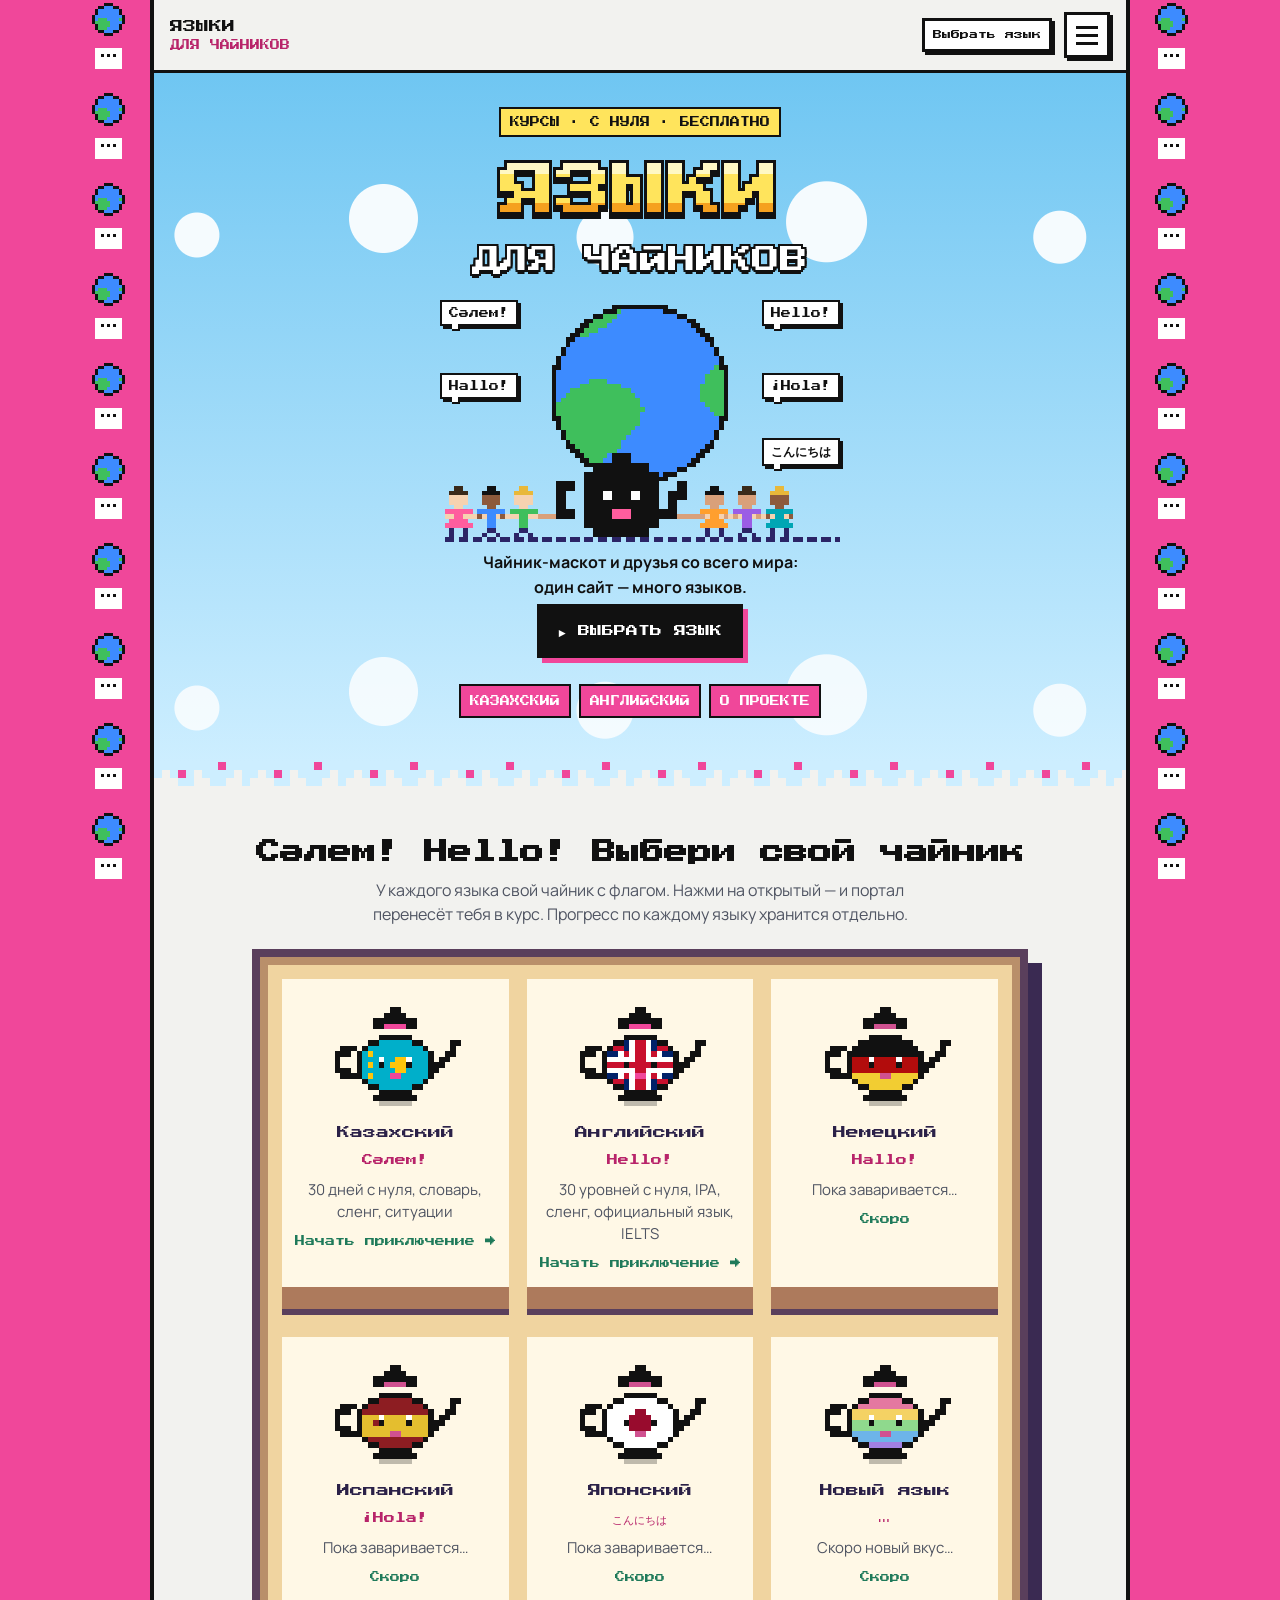
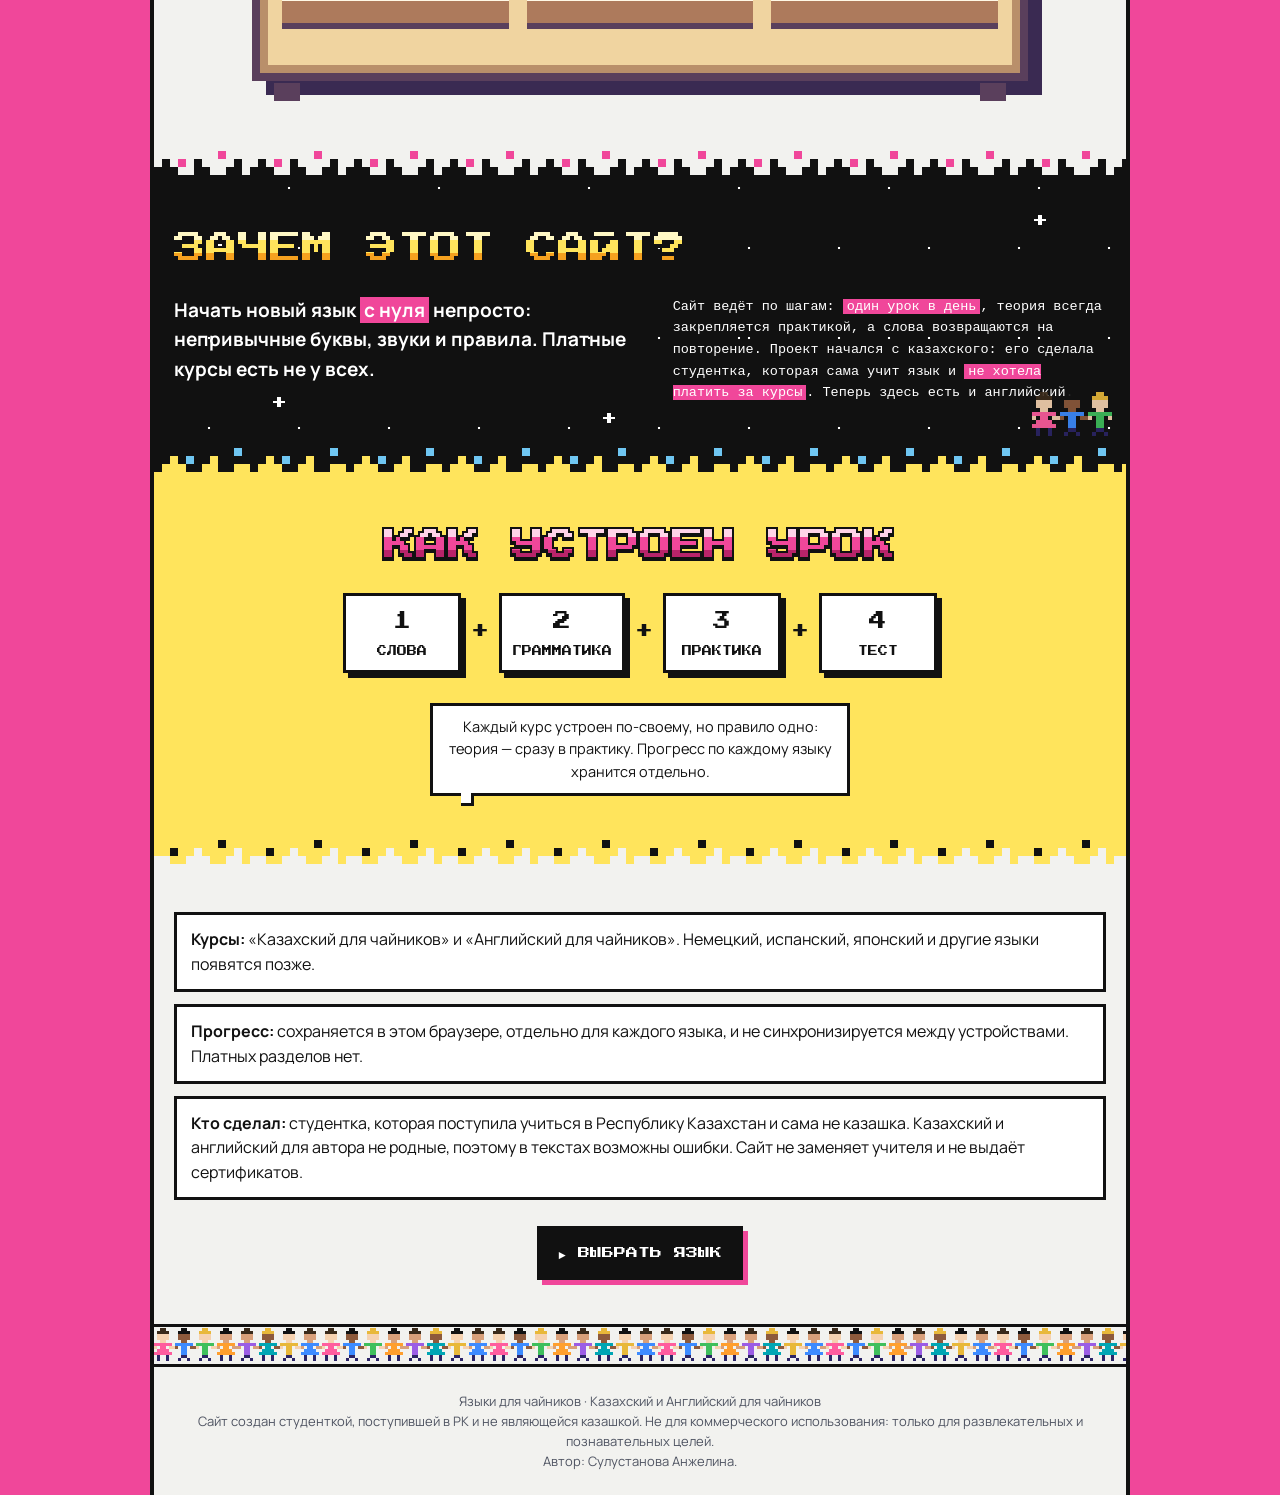
==== commit c4c8ffae: "Home: planet + people holding hands with black teapot mascot, multilingual motifs instead of Kazakh " ====
--- a/index.html
+++ b/index.html
@@ -55,13 +55,11 @@
     <div class="band sky">
       <p class="kicker">курсы · с нуля · бесплатно</p>
       <h1 class="mega"><span class="gold">ЯЗЫКИ</span><span class="sub">для чайников</span></h1>
-      <svg class="mascot" viewBox="0 0 16 10" shape-rendering="crispEdges" role="img" aria-label="Пиксельный чайник">
-        <g fill="#111"><rect x="7" y="0" width="2" height="1"/><rect x="5" y="1" width="6" height="1"/><rect x="4" y="2" width="8" height="1"/><rect x="3" y="3" width="10" height="4"/><rect x="4" y="7" width="8" height="1"/><rect x="5" y="8" width="6" height="1"/>
-        <rect x="1" y="3" width="2" height="1"/><rect x="1" y="4" width="1" height="2"/><rect x="1" y="6" width="2" height="1"/>
-        <rect x="13" y="4" width="1" height="2"/><rect x="14" y="3" width="1" height="2"/><rect x="15" y="2" width="1" height="2"/></g>
-        <g fill="#fff"><rect x="6" y="4" width="1" height="1"/><rect x="9" y="4" width="1" height="1"/></g>
-        <rect x="7" y="6" width="2" height="1" fill="#f0479a"/>
-      </svg>
+      <div class="world-stage">
+        <span class="hi h1" lang="kk">Сәлем!</span><span class="hi h2" lang="en">Hello!</span><span class="hi h3" lang="de">Hallo!</span><span class="hi h4" lang="es">¡Hola!</span><span class="hi h5" lang="ja">こんにちは</span>
+        <svg xmlns='http://www.w3.org/2000/svg' viewBox='0 0 86 52' shape-rendering='crispEdges' class="hero-world" role="img" aria-label="Чёрный чайник и люди держатся за руки на фоне планеты"><path fill='#111' d='M37 1h1v1h-1zM38 1h1v1h-1zM39 1h1v1h-1zM40 1h1v1h-1zM41 1h1v1h-1zM42 1h1v1h-1zM43 1h1v1h-1zM44 1h1v1h-1zM45 1h1v1h-1zM46 1h1v1h-1zM47 1h1v1h-1zM48 1h1v1h-1zM35 2h1v1h-1zM36 2h1v1h-1zM37 2h1v1h-1zM48 2h1v1h-1zM49 2h1v1h-1zM50 2h1v1h-1zM33 3h1v1h-1zM34 3h1v1h-1zM51 3h1v1h-1zM52 3h1v1h-1zM31 4h1v1h-1zM32 4h1v1h-1zM53 4h1v1h-1zM54 4h1v1h-1zM30 5h1v1h-1zM31 5h1v1h-1zM54 5h1v1h-1zM55 5h1v1h-1zM29 6h1v1h-1zM30 6h1v1h-1zM55 6h1v1h-1zM56 6h1v1h-1zM28 7h1v1h-1zM29 7h1v1h-1zM56 7h1v1h-1zM57 7h1v1h-1zM27 8h1v1h-1zM28 8h1v1h-1zM57 8h1v1h-1zM58 8h1v1h-1zM27 9h1v1h-1zM58 9h1v1h-1zM26 10h1v1h-1zM59 10h1v1h-1zM26 11h1v1h-1zM59 11h1v1h-1zM25 12h1v1h-1zM60 12h1v1h-1zM25 13h1v1h-1zM60 13h1v1h-1zM24 14h1v1h-1zM25 14h1v1h-1zM60 14h1v1h-1zM61 14h1v1h-1zM24 15h1v1h-1zM61 15h1v1h-1zM24 16h1v1h-1zM61 16h1v1h-1zM24 17h1v1h-1zM61 17h1v1h-1zM24 18h1v1h-1zM61 18h1v1h-1zM24 19h1v1h-1zM61 19h1v1h-1zM24 20h1v1h-1zM61 20h1v1h-1zM24 21h1v1h-1zM61 21h1v1h-1zM24 22h1v1h-1zM61 22h1v1h-1zM24 23h1v1h-1zM61 23h1v1h-1zM24 24h1v1h-1zM61 24h1v1h-1zM24 25h1v1h-1zM25 25h1v1h-1zM60 25h1v1h-1zM61 25h1v1h-1zM25 26h1v1h-1zM60 26h1v1h-1zM25 27h1v1h-1zM60 27h1v1h-1zM26 28h1v1h-1zM59 28h1v1h-1zM26 29h1v1h-1zM59 29h1v1h-1zM27 30h1v1h-1zM58 30h1v1h-1zM27 31h1v1h-1zM28 31h1v1h-1zM57 31h1v1h-1zM58 31h1v1h-1zM28 32h1v1h-1zM29 32h1v1h-1zM56 32h1v1h-1zM57 32h1v1h-1zM29 33h1v1h-1zM30 33h1v1h-1zM37 33h1v1h-1zM38 33h1v1h-1zM39 33h1v1h-1zM40 33h1v1h-1zM55 33h1v1h-1zM56 33h1v1h-1zM30 34h1v1h-1zM31 34h1v1h-1zM37 34h1v1h-1zM38 34h1v1h-1zM39 34h1v1h-1zM40 34h1v1h-1zM54 34h1v1h-1zM55 34h1v1h-1zM31 35h1v1h-1zM32 35h1v1h-1zM33 35h1v1h-1zM34 35h1v1h-1zM35 35h1v1h-1zM36 35h1v1h-1zM37 35h1v1h-1zM38 35h1v1h-1zM39 35h1v1h-1zM40 35h1v1h-1zM41 35h1v1h-1zM42 35h1v1h-1zM43 35h1v1h-1zM44 35h1v1h-1zM53 35h1v1h-1zM54 35h1v1h-1zM33 36h1v1h-1zM34 36h1v1h-1zM35 36h1v1h-1zM36 36h1v1h-1zM37 36h1v1h-1zM38 36h1v1h-1zM39 36h1v1h-1zM40 36h1v1h-1zM41 36h1v1h-1zM42 36h1v1h-1zM43 36h1v1h-1zM44 36h1v1h-1zM51 36h1v1h-1zM52 36h1v1h-1zM31 37h1v1h-1zM32 37h1v1h-1zM33 37h1v1h-1zM34 37h1v1h-1zM35 37h1v1h-1zM36 37h1v1h-1zM37 37h1v1h-1zM38 37h1v1h-1zM39 37h1v1h-1zM40 37h1v1h-1zM41 37h1v1h-1zM42 37h1v1h-1zM43 37h1v1h-1zM44 37h1v1h-1zM45 37h1v1h-1zM46 37h1v1h-1zM48 37h1v1h-1zM49 37h1v1h-1zM50 37h1v1h-1zM31 38h1v1h-1zM32 38h1v1h-1zM33 38h1v1h-1zM34 38h1v1h-1zM35 38h1v1h-1zM36 38h1v1h-1zM37 38h1v1h-1zM38 38h1v1h-1zM39 38h1v1h-1zM40 38h1v1h-1zM41 38h1v1h-1zM42 38h1v1h-1zM43 38h1v1h-1zM44 38h1v1h-1zM45 38h1v1h-1zM46 38h1v1h-1zM47 38h1v1h-1zM48 38h1v1h-1zM25 39h1v1h-1zM26 39h1v1h-1zM27 39h1v1h-1zM28 39h1v1h-1zM31 39h1v1h-1zM32 39h1v1h-1zM33 39h1v1h-1zM34 39h1v1h-1zM35 39h1v1h-1zM36 39h1v1h-1zM37 39h1v1h-1zM38 39h1v1h-1zM39 39h1v1h-1zM40 39h1v1h-1zM41 39h1v1h-1zM42 39h1v1h-1zM43 39h1v1h-1zM44 39h1v1h-1zM45 39h1v1h-1zM46 39h1v1h-1zM51 39h1v1h-1zM52 39h1v1h-1zM10 40h1v1h-1zM11 40h1v1h-1zM25 40h1v1h-1zM26 40h1v1h-1zM27 40h1v1h-1zM28 40h1v1h-1zM31 40h1v1h-1zM32 40h1v1h-1zM33 40h1v1h-1zM34 40h1v1h-1zM35 40h1v1h-1zM36 40h1v1h-1zM37 40h1v1h-1zM38 40h1v1h-1zM39 40h1v1h-1zM40 40h1v1h-1zM41 40h1v1h-1zM42 40h1v1h-1zM43 40h1v1h-1zM44 40h1v1h-1zM45 40h1v1h-1zM46 40h1v1h-1zM51 40h1v1h-1zM52 40h1v1h-1zM58 40h1v1h-1zM59 40h1v1h-1zM9 41h1v1h-1zM10 41h1v1h-1zM11 41h1v1h-1zM12 41h1v1h-1zM25 41h1v1h-1zM26 41h1v1h-1zM31 41h1v1h-1zM32 41h1v1h-1zM33 41h1v1h-1zM34 41h1v1h-1zM37 41h1v1h-1zM38 41h1v1h-1zM39 41h1v1h-1zM40 41h1v1h-1zM43 41h1v1h-1zM44 41h1v1h-1zM45 41h1v1h-1zM46 41h1v1h-1zM49 41h1v1h-1zM50 41h1v1h-1zM51 41h1v1h-1zM52 41h1v1h-1zM57 41h1v1h-1zM58 41h1v1h-1zM59 41h1v1h-1zM60 41h1v1h-1zM25 42h1v1h-1zM26 42h1v1h-1zM31 42h1v1h-1zM32 42h1v1h-1zM33 42h1v1h-1zM34 42h1v1h-1zM37 42h1v1h-1zM38 42h1v1h-1zM39 42h1v1h-1zM40 42h1v1h-1zM43 42h1v1h-1zM44 42h1v1h-1zM45 42h1v1h-1zM46 42h1v1h-1zM49 42h1v1h-1zM50 42h1v1h-1zM51 42h1v1h-1zM52 42h1v1h-1zM25 43h1v1h-1zM26 43h1v1h-1zM31 43h1v1h-1zM32 43h1v1h-1zM33 43h1v1h-1zM34 43h1v1h-1zM35 43h1v1h-1zM36 43h1v1h-1zM37 43h1v1h-1zM38 43h1v1h-1zM39 43h1v1h-1zM40 43h1v1h-1zM41 43h1v1h-1zM42 43h1v1h-1zM43 43h1v1h-1zM44 43h1v1h-1zM45 43h1v1h-1zM46 43h1v1h-1zM49 43h1v1h-1zM50 43h1v1h-1zM25 44h1v1h-1zM26 44h1v1h-1zM31 44h1v1h-1zM32 44h1v1h-1zM33 44h1v1h-1zM34 44h1v1h-1zM35 44h1v1h-1zM36 44h1v1h-1zM37 44h1v1h-1zM38 44h1v1h-1zM39 44h1v1h-1zM40 44h1v1h-1zM41 44h1v1h-1zM42 44h1v1h-1zM43 44h1v1h-1zM44 44h1v1h-1zM45 44h1v1h-1zM46 44h1v1h-1zM49 44h1v1h-1zM50 44h1v1h-1zM25 45h1v1h-1zM26 45h1v1h-1zM27 45h1v1h-1zM28 45h1v1h-1zM31 45h1v1h-1zM32 45h1v1h-1zM33 45h1v1h-1zM34 45h1v1h-1zM35 45h1v1h-1zM36 45h1v1h-1zM41 45h1v1h-1zM42 45h1v1h-1zM43 45h1v1h-1zM44 45h1v1h-1zM45 45h1v1h-1zM46 45h1v1h-1zM47 45h1v1h-1zM48 45h1v1h-1zM49 45h1v1h-1zM50 45h1v1h-1zM25 46h1v1h-1zM26 46h1v1h-1zM27 46h1v1h-1zM28 46h1v1h-1zM31 46h1v1h-1zM32 46h1v1h-1zM33 46h1v1h-1zM34 46h1v1h-1zM35 46h1v1h-1zM36 46h1v1h-1zM41 46h1v1h-1zM42 46h1v1h-1zM43 46h1v1h-1zM44 46h1v1h-1zM45 46h1v1h-1zM46 46h1v1h-1zM47 46h1v1h-1zM48 46h1v1h-1zM49 46h1v1h-1zM50 46h1v1h-1zM31 47h1v1h-1zM32 47h1v1h-1zM33 47h1v1h-1zM34 47h1v1h-1zM35 47h1v1h-1zM36 47h1v1h-1zM37 47h1v1h-1zM38 47h1v1h-1zM39 47h1v1h-1zM40 47h1v1h-1zM41 47h1v1h-1zM42 47h1v1h-1zM43 47h1v1h-1zM44 47h1v1h-1zM45 47h1v1h-1zM46 47h1v1h-1zM31 48h1v1h-1zM32 48h1v1h-1zM33 48h1v1h-1zM34 48h1v1h-1zM35 48h1v1h-1zM36 48h1v1h-1zM37 48h1v1h-1zM38 48h1v1h-1zM39 48h1v1h-1zM40 48h1v1h-1zM41 48h1v1h-1zM42 48h1v1h-1zM43 48h1v1h-1zM44 48h1v1h-1zM45 48h1v1h-1zM46 48h1v1h-1zM33 49h1v1h-1zM34 49h1v1h-1zM35 49h1v1h-1zM36 49h1v1h-1zM37 49h1v1h-1zM38 49h1v1h-1zM39 49h1v1h-1zM40 49h1v1h-1zM41 49h1v1h-1zM42 49h1v1h-1zM43 49h1v1h-1zM44 49h1v1h-1zM33 50h1v1h-1zM34 50h1v1h-1zM35 50h1v1h-1zM36 50h1v1h-1zM37 50h1v1h-1zM38 50h1v1h-1zM39 50h1v1h-1zM40 50h1v1h-1zM41 50h1v1h-1zM42 50h1v1h-1zM43 50h1v1h-1zM44 50h1v1h-1z'/><path fill='#3fbf5c' d='M38 2h1v1h-1zM35 3h1v1h-1zM36 3h1v1h-1zM37 3h1v1h-1zM33 4h1v1h-1zM34 4h1v1h-1zM35 4h1v1h-1zM36 4h1v1h-1zM32 5h1v1h-1zM33 5h1v1h-1zM34 5h1v1h-1zM35 5h1v1h-1zM31 6h1v1h-1zM32 6h1v1h-1zM33 6h1v1h-1zM30 7h1v1h-1zM31 7h1v1h-1zM59 14h1v1h-1zM58 15h1v1h-1zM59 15h1v1h-1zM60 15h1v1h-1zM57 16h1v1h-1zM58 16h1v1h-1zM59 16h1v1h-1zM60 16h1v1h-1zM32 17h1v1h-1zM33 17h1v1h-1zM34 17h1v1h-1zM35 17h1v1h-1zM57 17h1v1h-1zM58 17h1v1h-1zM59 17h1v1h-1zM60 17h1v1h-1zM30 18h1v1h-1zM31 18h1v1h-1zM32 18h1v1h-1zM33 18h1v1h-1zM34 18h1v1h-1zM35 18h1v1h-1zM36 18h1v1h-1zM37 18h1v1h-1zM38 18h1v1h-1zM56 18h1v1h-1zM57 18h1v1h-1zM58 18h1v1h-1zM59 18h1v1h-1zM60 18h1v1h-1zM28 19h1v1h-1zM29 19h1v1h-1zM30 19h1v1h-1zM31 19h1v1h-1zM32 19h1v1h-1zM33 19h1v1h-1zM34 19h1v1h-1zM35 19h1v1h-1zM36 19h1v1h-1zM37 19h1v1h-1zM38 19h1v1h-1zM39 19h1v1h-1zM40 19h1v1h-1zM56 19h1v1h-1zM57 19h1v1h-1zM58 19h1v1h-1zM59 19h1v1h-1zM60 19h1v1h-1zM27 20h1v1h-1zM28 20h1v1h-1zM29 20h1v1h-1zM30 20h1v1h-1zM31 20h1v1h-1zM32 20h1v1h-1zM33 20h1v1h-1zM34 20h1v1h-1zM35 20h1v1h-1zM36 20h1v1h-1zM37 20h1v1h-1zM38 20h1v1h-1zM39 20h1v1h-1zM40 20h1v1h-1zM41 20h1v1h-1zM56 20h1v1h-1zM57 20h1v1h-1zM58 20h1v1h-1zM59 20h1v1h-1zM60 20h1v1h-1zM26 21h1v1h-1zM27 21h1v1h-1zM28 21h1v1h-1zM29 21h1v1h-1zM30 21h1v1h-1zM31 21h1v1h-1zM32 21h1v1h-1zM33 21h1v1h-1zM34 21h1v1h-1zM35 21h1v1h-1zM36 21h1v1h-1zM37 21h1v1h-1zM38 21h1v1h-1zM39 21h1v1h-1zM40 21h1v1h-1zM41 21h1v1h-1zM42 21h1v1h-1zM56 21h1v1h-1zM57 21h1v1h-1zM58 21h1v1h-1zM59 21h1v1h-1zM60 21h1v1h-1zM25 22h1v1h-1zM26 22h1v1h-1zM27 22h1v1h-1zM28 22h1v1h-1zM29 22h1v1h-1zM30 22h1v1h-1zM31 22h1v1h-1zM32 22h1v1h-1zM33 22h1v1h-1zM34 22h1v1h-1zM35 22h1v1h-1zM36 22h1v1h-1zM37 22h1v1h-1zM38 22h1v1h-1zM39 22h1v1h-1zM40 22h1v1h-1zM41 22h1v1h-1zM42 22h1v1h-1zM57 22h1v1h-1zM58 22h1v1h-1zM59 22h1v1h-1zM60 22h1v1h-1zM25 23h1v1h-1zM26 23h1v1h-1zM27 23h1v1h-1zM28 23h1v1h-1zM29 23h1v1h-1zM30 23h1v1h-1zM31 23h1v1h-1zM32 23h1v1h-1zM33 23h1v1h-1zM34 23h1v1h-1zM35 23h1v1h-1zM36 23h1v1h-1zM37 23h1v1h-1zM38 23h1v1h-1zM39 23h1v1h-1zM40 23h1v1h-1zM41 23h1v1h-1zM42 23h1v1h-1zM43 23h1v1h-1zM58 23h1v1h-1zM59 23h1v1h-1zM60 23h1v1h-1zM25 24h1v1h-1zM26 24h1v1h-1zM27 24h1v1h-1zM28 24h1v1h-1zM29 24h1v1h-1zM30 24h1v1h-1zM31 24h1v1h-1zM32 24h1v1h-1zM33 24h1v1h-1zM34 24h1v1h-1zM35 24h1v1h-1zM36 24h1v1h-1zM37 24h1v1h-1zM38 24h1v1h-1zM39 24h1v1h-1zM40 24h1v1h-1zM41 24h1v1h-1zM42 24h1v1h-1zM59 24h1v1h-1zM60 24h1v1h-1zM26 25h1v1h-1zM27 25h1v1h-1zM28 25h1v1h-1zM29 25h1v1h-1zM30 25h1v1h-1zM31 25h1v1h-1zM32 25h1v1h-1zM33 25h1v1h-1zM34 25h1v1h-1zM35 25h1v1h-1zM36 25h1v1h-1zM37 25h1v1h-1zM38 25h1v1h-1zM39 25h1v1h-1zM40 25h1v1h-1zM41 25h1v1h-1zM42 25h1v1h-1zM26 26h1v1h-1zM27 26h1v1h-1zM28 26h1v1h-1zM29 26h1v1h-1zM30 26h1v1h-1zM31 26h1v1h-1zM32 26h1v1h-1zM33 26h1v1h-1zM34 26h1v1h-1zM35 26h1v1h-1zM36 26h1v1h-1zM37 26h1v1h-1zM38 26h1v1h-1zM39 26h1v1h-1zM40 26h1v1h-1zM41 26h1v1h-1zM42 26h1v1h-1zM26 27h1v1h-1zM27 27h1v1h-1zM28 27h1v1h-1zM29 27h1v1h-1zM30 27h1v1h-1zM31 27h1v1h-1zM32 27h1v1h-1zM33 27h1v1h-1zM34 27h1v1h-1zM35 27h1v1h-1zM36 27h1v1h-1zM37 27h1v1h-1zM38 27h1v1h-1zM39 27h1v1h-1zM40 27h1v1h-1zM41 27h1v1h-1zM27 28h1v1h-1zM28 28h1v1h-1zM29 28h1v1h-1zM30 28h1v1h-1zM31 28h1v1h-1zM32 28h1v1h-1zM33 28h1v1h-1zM34 28h1v1h-1zM35 28h1v1h-1zM36 28h1v1h-1zM37 28h1v1h-1zM38 28h1v1h-1zM39 28h1v1h-1zM40 28h1v1h-1zM27 29h1v1h-1zM28 29h1v1h-1zM29 29h1v1h-1zM30 29h1v1h-1zM31 29h1v1h-1zM32 29h1v1h-1zM33 29h1v1h-1zM34 29h1v1h-1zM35 29h1v1h-1zM36 29h1v1h-1zM37 29h1v1h-1zM38 29h1v1h-1zM39 29h1v1h-1zM28 30h1v1h-1zM29 30h1v1h-1zM30 30h1v1h-1zM31 30h1v1h-1zM32 30h1v1h-1zM33 30h1v1h-1zM34 30h1v1h-1zM35 30h1v1h-1zM36 30h1v1h-1zM37 30h1v1h-1zM38 30h1v1h-1zM29 31h1v1h-1zM30 31h1v1h-1zM31 31h1v1h-1zM32 31h1v1h-1zM33 31h1v1h-1zM34 31h1v1h-1zM35 31h1v1h-1zM36 31h1v1h-1zM37 31h1v1h-1zM38 31h1v1h-1zM30 32h1v1h-1zM31 32h1v1h-1zM32 32h1v1h-1zM33 32h1v1h-1zM34 32h1v1h-1zM35 32h1v1h-1zM36 32h1v1h-1zM37 32h1v1h-1zM31 33h1v1h-1zM32 33h1v1h-1zM33 33h1v1h-1zM34 33h1v1h-1zM35 33h1v1h-1zM32 34h1v1h-1zM33 34h1v1h-1zM34 34h1v1h-1zM15 45h1v1h-1zM16 45h1v1h-1zM17 45h1v1h-1zM18 45h1v1h-1zM19 45h1v1h-1zM20 45h1v1h-1zM17 46h1v1h-1zM18 46h1v1h-1zM17 47h1v1h-1zM18 47h1v1h-1zM17 48h1v1h-1zM18 48h1v1h-1z'/><path fill='#3d8bff' d='M39 2h1v1h-1zM40 2h1v1h-1zM41 2h1v1h-1zM42 2h1v1h-1zM43 2h1v1h-1zM44 2h1v1h-1zM45 2h1v1h-1zM46 2h1v1h-1zM47 2h1v1h-1zM38 3h1v1h-1zM39 3h1v1h-1zM40 3h1v1h-1zM41 3h1v1h-1zM42 3h1v1h-1zM43 3h1v1h-1zM44 3h1v1h-1zM45 3h1v1h-1zM46 3h1v1h-1zM47 3h1v1h-1zM48 3h1v1h-1zM49 3h1v1h-1zM50 3h1v1h-1zM37 4h1v1h-1zM38 4h1v1h-1zM39 4h1v1h-1zM40 4h1v1h-1zM41 4h1v1h-1zM42 4h1v1h-1zM43 4h1v1h-1zM44 4h1v1h-1zM45 4h1v1h-1zM46 4h1v1h-1zM47 4h1v1h-1zM48 4h1v1h-1zM49 4h1v1h-1zM50 4h1v1h-1zM51 4h1v1h-1zM52 4h1v1h-1zM36 5h1v1h-1zM37 5h1v1h-1zM38 5h1v1h-1zM39 5h1v1h-1zM40 5h1v1h-1zM41 5h1v1h-1zM42 5h1v1h-1zM43 5h1v1h-1zM44 5h1v1h-1zM45 5h1v1h-1zM46 5h1v1h-1zM47 5h1v1h-1zM48 5h1v1h-1zM49 5h1v1h-1zM50 5h1v1h-1zM51 5h1v1h-1zM52 5h1v1h-1zM53 5h1v1h-1zM34 6h1v1h-1zM35 6h1v1h-1zM36 6h1v1h-1zM37 6h1v1h-1zM38 6h1v1h-1zM39 6h1v1h-1zM40 6h1v1h-1zM41 6h1v1h-1zM42 6h1v1h-1zM43 6h1v1h-1zM44 6h1v1h-1zM45 6h1v1h-1zM46 6h1v1h-1zM47 6h1v1h-1zM48 6h1v1h-1zM49 6h1v1h-1zM50 6h1v1h-1zM51 6h1v1h-1zM52 6h1v1h-1zM53 6h1v1h-1zM54 6h1v1h-1zM32 7h1v1h-1zM33 7h1v1h-1zM34 7h1v1h-1zM35 7h1v1h-1zM36 7h1v1h-1zM37 7h1v1h-1zM38 7h1v1h-1zM39 7h1v1h-1zM40 7h1v1h-1zM41 7h1v1h-1zM42 7h1v1h-1zM43 7h1v1h-1zM44 7h1v1h-1zM45 7h1v1h-1zM46 7h1v1h-1zM47 7h1v1h-1zM48 7h1v1h-1zM49 7h1v1h-1zM50 7h1v1h-1zM51 7h1v1h-1zM52 7h1v1h-1zM53 7h1v1h-1zM54 7h1v1h-1zM55 7h1v1h-1zM29 8h1v1h-1zM30 8h1v1h-1zM31 8h1v1h-1zM32 8h1v1h-1zM33 8h1v1h-1zM34 8h1v1h-1zM35 8h1v1h-1zM36 8h1v1h-1zM37 8h1v1h-1zM38 8h1v1h-1zM39 8h1v1h-1zM40 8h1v1h-1zM41 8h1v1h-1zM42 8h1v1h-1zM43 8h1v1h-1zM44 8h1v1h-1zM45 8h1v1h-1zM46 8h1v1h-1zM47 8h1v1h-1zM48 8h1v1h-1zM49 8h1v1h-1zM50 8h1v1h-1zM51 8h1v1h-1zM52 8h1v1h-1zM53 8h1v1h-1zM54 8h1v1h-1zM55 8h1v1h-1zM56 8h1v1h-1zM28 9h1v1h-1zM29 9h1v1h-1zM30 9h1v1h-1zM31 9h1v1h-1zM32 9h1v1h-1zM33 9h1v1h-1zM34 9h1v1h-1zM35 9h1v1h-1zM36 9h1v1h-1zM37 9h1v1h-1zM38 9h1v1h-1zM39 9h1v1h-1zM40 9h1v1h-1zM41 9h1v1h-1zM42 9h1v1h-1zM43 9h1v1h-1zM44 9h1v1h-1zM45 9h1v1h-1zM46 9h1v1h-1zM47 9h1v1h-1zM48 9h1v1h-1zM49 9h1v1h-1zM50 9h1v1h-1zM51 9h1v1h-1zM52 9h1v1h-1zM53 9h1v1h-1zM54 9h1v1h-1zM55 9h1v1h-1zM56 9h1v1h-1zM57 9h1v1h-1zM27 10h1v1h-1zM28 10h1v1h-1zM29 10h1v1h-1zM30 10h1v1h-1zM31 10h1v1h-1zM32 10h1v1h-1zM33 10h1v1h-1zM34 10h1v1h-1zM35 10h1v1h-1zM36 10h1v1h-1zM37 10h1v1h-1zM38 10h1v1h-1zM39 10h1v1h-1zM40 10h1v1h-1zM41 10h1v1h-1zM42 10h1v1h-1zM43 10h1v1h-1zM44 10h1v1h-1zM45 10h1v1h-1zM46 10h1v1h-1zM47 10h1v1h-1zM48 10h1v1h-1zM49 10h1v1h-1zM50 10h1v1h-1zM51 10h1v1h-1zM52 10h1v1h-1zM53 10h1v1h-1zM54 10h1v1h-1zM55 10h1v1h-1zM56 10h1v1h-1zM57 10h1v1h-1zM58 10h1v1h-1zM27 11h1v1h-1zM28 11h1v1h-1zM29 11h1v1h-1zM30 11h1v1h-1zM31 11h1v1h-1zM32 11h1v1h-1zM33 11h1v1h-1zM34 11h1v1h-1zM35 11h1v1h-1zM36 11h1v1h-1zM37 11h1v1h-1zM38 11h1v1h-1zM39 11h1v1h-1zM40 11h1v1h-1zM41 11h1v1h-1zM42 11h1v1h-1zM43 11h1v1h-1zM44 11h1v1h-1zM45 11h1v1h-1zM46 11h1v1h-1zM47 11h1v1h-1zM48 11h1v1h-1zM49 11h1v1h-1zM50 11h1v1h-1zM51 11h1v1h-1zM52 11h1v1h-1zM53 11h1v1h-1zM54 11h1v1h-1zM55 11h1v1h-1zM56 11h1v1h-1zM57 11h1v1h-1zM58 11h1v1h-1zM26 12h1v1h-1zM27 12h1v1h-1zM28 12h1v1h-1zM29 12h1v1h-1zM30 12h1v1h-1zM31 12h1v1h-1zM32 12h1v1h-1zM33 12h1v1h-1zM34 12h1v1h-1zM35 12h1v1h-1zM36 12h1v1h-1zM37 12h1v1h-1zM38 12h1v1h-1zM39 12h1v1h-1zM40 12h1v1h-1zM41 12h1v1h-1zM42 12h1v1h-1zM43 12h1v1h-1zM44 12h1v1h-1zM45 12h1v1h-1zM46 12h1v1h-1zM47 12h1v1h-1zM48 12h1v1h-1zM49 12h1v1h-1zM50 12h1v1h-1zM51 12h1v1h-1zM52 12h1v1h-1zM53 12h1v1h-1zM54 12h1v1h-1zM55 12h1v1h-1zM56 12h1v1h-1zM57 12h1v1h-1zM58 12h1v1h-1zM59 12h1v1h-1zM26 13h1v1h-1zM27 13h1v1h-1zM28 13h1v1h-1zM29 13h1v1h-1zM30 13h1v1h-1zM31 13h1v1h-1zM32 13h1v1h-1zM33 13h1v1h-1zM34 13h1v1h-1zM35 13h1v1h-1zM36 13h1v1h-1zM37 13h1v1h-1zM38 13h1v1h-1zM39 13h1v1h-1zM40 13h1v1h-1zM41 13h1v1h-1zM42 13h1v1h-1zM43 13h1v1h-1zM44 13h1v1h-1zM45 13h1v1h-1zM46 13h1v1h-1zM47 13h1v1h-1zM48 13h1v1h-1zM49 13h1v1h-1zM50 13h1v1h-1zM51 13h1v1h-1zM52 13h1v1h-1zM53 13h1v1h-1zM54 13h1v1h-1zM55 13h1v1h-1zM56 13h1v1h-1zM57 13h1v1h-1zM58 13h1v1h-1zM59 13h1v1h-1zM26 14h1v1h-1zM27 14h1v1h-1zM28 14h1v1h-1zM29 14h1v1h-1zM30 14h1v1h-1zM31 14h1v1h-1zM32 14h1v1h-1zM33 14h1v1h-1zM34 14h1v1h-1zM35 14h1v1h-1zM36 14h1v1h-1zM37 14h1v1h-1zM38 14h1v1h-1zM39 14h1v1h-1zM40 14h1v1h-1zM41 14h1v1h-1zM42 14h1v1h-1zM43 14h1v1h-1zM44 14h1v1h-1zM45 14h1v1h-1zM46 14h1v1h-1zM47 14h1v1h-1zM48 14h1v1h-1zM49 14h1v1h-1zM50 14h1v1h-1zM51 14h1v1h-1zM52 14h1v1h-1zM53 14h1v1h-1zM54 14h1v1h-1zM55 14h1v1h-1zM56 14h1v1h-1zM57 14h1v1h-1zM58 14h1v1h-1zM25 15h1v1h-1zM26 15h1v1h-1zM27 15h1v1h-1zM28 15h1v1h-1zM29 15h1v1h-1zM30 15h1v1h-1zM31 15h1v1h-1zM32 15h1v1h-1zM33 15h1v1h-1zM34 15h1v1h-1zM35 15h1v1h-1zM36 15h1v1h-1zM37 15h1v1h-1zM38 15h1v1h-1zM39 15h1v1h-1zM40 15h1v1h-1zM41 15h1v1h-1zM42 15h1v1h-1zM43 15h1v1h-1zM44 15h1v1h-1zM45 15h1v1h-1zM46 15h1v1h-1zM47 15h1v1h-1zM48 15h1v1h-1zM49 15h1v1h-1zM50 15h1v1h-1zM51 15h1v1h-1zM52 15h1v1h-1zM53 15h1v1h-1zM54 15h1v1h-1zM55 15h1v1h-1zM56 15h1v1h-1zM57 15h1v1h-1zM25 16h1v1h-1zM26 16h1v1h-1zM27 16h1v1h-1zM28 16h1v1h-1zM29 16h1v1h-1zM30 16h1v1h-1zM31 16h1v1h-1zM32 16h1v1h-1zM33 16h1v1h-1zM34 16h1v1h-1zM35 16h1v1h-1zM36 16h1v1h-1zM37 16h1v1h-1zM38 16h1v1h-1zM39 16h1v1h-1zM40 16h1v1h-1zM41 16h1v1h-1zM42 16h1v1h-1zM43 16h1v1h-1zM44 16h1v1h-1zM45 16h1v1h-1zM46 16h1v1h-1zM47 16h1v1h-1zM48 16h1v1h-1zM49 16h1v1h-1zM50 16h1v1h-1zM51 16h1v1h-1zM52 16h1v1h-1zM53 16h1v1h-1zM54 16h1v1h-1zM55 16h1v1h-1zM56 16h1v1h-1zM25 17h1v1h-1zM26 17h1v1h-1zM27 17h1v1h-1zM28 17h1v1h-1zM29 17h1v1h-1zM30 17h1v1h-1zM31 17h1v1h-1zM36 17h1v1h-1zM37 17h1v1h-1zM38 17h1v1h-1zM39 17h1v1h-1zM40 17h1v1h-1zM41 17h1v1h-1zM42 17h1v1h-1zM43 17h1v1h-1zM44 17h1v1h-1zM45 17h1v1h-1zM46 17h1v1h-1zM47 17h1v1h-1zM48 17h1v1h-1zM49 17h1v1h-1zM50 17h1v1h-1zM51 17h1v1h-1zM52 17h1v1h-1zM53 17h1v1h-1zM54 17h1v1h-1zM55 17h1v1h-1zM56 17h1v1h-1zM25 18h1v1h-1zM26 18h1v1h-1zM27 18h1v1h-1zM28 18h1v1h-1zM29 18h1v1h-1zM39 18h1v1h-1zM40 18h1v1h-1zM41 18h1v1h-1zM42 18h1v1h-1zM43 18h1v1h-1zM44 18h1v1h-1zM45 18h1v1h-1zM46 18h1v1h-1zM47 18h1v1h-1zM48 18h1v1h-1zM49 18h1v1h-1zM50 18h1v1h-1zM51 18h1v1h-1zM52 18h1v1h-1zM53 18h1v1h-1zM54 18h1v1h-1zM55 18h1v1h-1zM25 19h1v1h-1zM26 19h1v1h-1zM27 19h1v1h-1zM41 19h1v1h-1zM42 19h1v1h-1zM43 19h1v1h-1zM44 19h1v1h-1zM45 19h1v1h-1zM46 19h1v1h-1zM47 19h1v1h-1zM48 19h1v1h-1zM49 19h1v1h-1zM50 19h1v1h-1zM51 19h1v1h-1zM52 19h1v1h-1zM53 19h1v1h-1zM54 19h1v1h-1zM55 19h1v1h-1zM25 20h1v1h-1zM26 20h1v1h-1zM42 20h1v1h-1zM43 20h1v1h-1zM44 20h1v1h-1zM45 20h1v1h-1zM46 20h1v1h-1zM47 20h1v1h-1zM48 20h1v1h-1zM49 20h1v1h-1zM50 20h1v1h-1zM51 20h1v1h-1zM52 20h1v1h-1zM53 20h1v1h-1zM54 20h1v1h-1zM55 20h1v1h-1zM25 21h1v1h-1zM43 21h1v1h-1zM44 21h1v1h-1zM45 21h1v1h-1zM46 21h1v1h-1zM47 21h1v1h-1zM48 21h1v1h-1zM49 21h1v1h-1zM50 21h1v1h-1zM51 21h1v1h-1zM52 21h1v1h-1zM53 21h1v1h-1zM54 21h1v1h-1zM55 21h1v1h-1zM43 22h1v1h-1zM44 22h1v1h-1zM45 22h1v1h-1zM46 22h1v1h-1zM47 22h1v1h-1zM48 22h1v1h-1zM49 22h1v1h-1zM50 22h1v1h-1zM51 22h1v1h-1zM52 22h1v1h-1zM53 22h1v1h-1zM54 22h1v1h-1zM55 22h1v1h-1zM56 22h1v1h-1zM44 23h1v1h-1zM45 23h1v1h-1zM46 23h1v1h-1zM47 23h1v1h-1zM48 23h1v1h-1zM49 23h1v1h-1zM50 23h1v1h-1zM51 23h1v1h-1zM52 23h1v1h-1zM53 23h1v1h-1zM54 23h1v1h-1zM55 23h1v1h-1zM56 23h1v1h-1zM57 23h1v1h-1zM43 24h1v1h-1zM44 24h1v1h-1zM45 24h1v1h-1zM46 24h1v1h-1zM47 24h1v1h-1zM48 24h1v1h-1zM49 24h1v1h-1zM50 24h1v1h-1zM51 24h1v1h-1zM52 24h1v1h-1zM53 24h1v1h-1zM54 24h1v1h-1zM55 24h1v1h-1zM56 24h1v1h-1zM57 24h1v1h-1zM58 24h1v1h-1zM43 25h1v1h-1zM44 25h1v1h-1zM45 25h1v1h-1zM46 25h1v1h-1zM47 25h1v1h-1zM48 25h1v1h-1zM49 25h1v1h-1zM50 25h1v1h-1zM51 25h1v1h-1zM52 25h1v1h-1zM53 25h1v1h-1zM54 25h1v1h-1zM55 25h1v1h-1zM56 25h1v1h-1zM57 25h1v1h-1zM58 25h1v1h-1zM59 25h1v1h-1zM43 26h1v1h-1zM44 26h1v1h-1zM45 26h1v1h-1zM46 26h1v1h-1zM47 26h1v1h-1zM48 26h1v1h-1zM49 26h1v1h-1zM50 26h1v1h-1zM51 26h1v1h-1zM52 26h1v1h-1zM53 26h1v1h-1zM54 26h1v1h-1zM55 26h1v1h-1zM56 26h1v1h-1zM57 26h1v1h-1zM58 26h1v1h-1zM59 26h1v1h-1zM42 27h1v1h-1zM43 27h1v1h-1zM44 27h1v1h-1zM45 27h1v1h-1zM46 27h1v1h-1zM47 27h1v1h-1zM48 27h1v1h-1zM49 27h1v1h-1zM50 27h1v1h-1zM51 27h1v1h-1zM52 27h1v1h-1zM53 27h1v1h-1zM54 27h1v1h-1zM55 27h1v1h-1zM56 27h1v1h-1zM57 27h1v1h-1zM58 27h1v1h-1zM59 27h1v1h-1zM41 28h1v1h-1zM42 28h1v1h-1zM43 28h1v1h-1zM44 28h1v1h-1zM45 28h1v1h-1zM46 28h1v1h-1zM47 28h1v1h-1zM48 28h1v1h-1zM49 28h1v1h-1zM50 28h1v1h-1zM51 28h1v1h-1zM52 28h1v1h-1zM53 28h1v1h-1zM54 28h1v1h-1zM55 28h1v1h-1zM56 28h1v1h-1zM57 28h1v1h-1zM58 28h1v1h-1zM40 29h1v1h-1zM41 29h1v1h-1zM42 29h1v1h-1zM43 29h1v1h-1zM44 29h1v1h-1zM45 29h1v1h-1zM46 29h1v1h-1zM47 29h1v1h-1zM48 29h1v1h-1zM49 29h1v1h-1zM50 29h1v1h-1zM51 29h1v1h-1zM52 29h1v1h-1zM53 29h1v1h-1zM54 29h1v1h-1zM55 29h1v1h-1zM56 29h1v1h-1zM57 29h1v1h-1zM58 29h1v1h-1zM39 30h1v1h-1zM40 30h1v1h-1zM41 30h1v1h-1zM42 30h1v1h-1zM43 30h1v1h-1zM44 30h1v1h-1zM45 30h1v1h-1zM46 30h1v1h-1zM47 30h1v1h-1zM48 30h1v1h-1zM49 30h1v1h-1zM50 30h1v1h-1zM51 30h1v1h-1zM52 30h1v1h-1zM53 30h1v1h-1zM54 30h1v1h-1zM55 30h1v1h-1zM56 30h1v1h-1zM57 30h1v1h-1zM39 31h1v1h-1zM40 31h1v1h-1zM41 31h1v1h-1zM42 31h1v1h-1zM43 31h1v1h-1zM44 31h1v1h-1zM45 31h1v1h-1zM46 31h1v1h-1zM47 31h1v1h-1zM48 31h1v1h-1zM49 31h1v1h-1zM50 31h1v1h-1zM51 31h1v1h-1zM52 31h1v1h-1zM53 31h1v1h-1zM54 31h1v1h-1zM55 31h1v1h-1zM56 31h1v1h-1zM38 32h1v1h-1zM39 32h1v1h-1zM40 32h1v1h-1zM41 32h1v1h-1zM42 32h1v1h-1zM43 32h1v1h-1zM44 32h1v1h-1zM45 32h1v1h-1zM46 32h1v1h-1zM47 32h1v1h-1zM48 32h1v1h-1zM49 32h1v1h-1zM50 32h1v1h-1zM51 32h1v1h-1zM52 32h1v1h-1zM53 32h1v1h-1zM54 32h1v1h-1zM55 32h1v1h-1zM36 33h1v1h-1zM41 33h1v1h-1zM42 33h1v1h-1zM43 33h1v1h-1zM44 33h1v1h-1zM45 33h1v1h-1zM46 33h1v1h-1zM47 33h1v1h-1zM48 33h1v1h-1zM49 33h1v1h-1zM50 33h1v1h-1zM51 33h1v1h-1zM52 33h1v1h-1zM53 33h1v1h-1zM54 33h1v1h-1zM35 34h1v1h-1zM36 34h1v1h-1zM41 34h1v1h-1zM42 34h1v1h-1zM43 34h1v1h-1zM44 34h1v1h-1zM45 34h1v1h-1zM46 34h1v1h-1zM47 34h1v1h-1zM48 34h1v1h-1zM49 34h1v1h-1zM50 34h1v1h-1zM51 34h1v1h-1zM52 34h1v1h-1zM53 34h1v1h-1zM45 35h1v1h-1zM46 35h1v1h-1zM47 35h1v1h-1zM48 35h1v1h-1zM49 35h1v1h-1zM50 35h1v1h-1zM51 35h1v1h-1zM52 35h1v1h-1zM45 36h1v1h-1zM46 36h1v1h-1zM47 36h1v1h-1zM48 36h1v1h-1zM49 36h1v1h-1zM50 36h1v1h-1zM47 37h1v1h-1zM8 45h1v1h-1zM9 45h1v1h-1zM10 45h1v1h-1zM11 45h1v1h-1zM12 45h1v1h-1zM13 45h1v1h-1zM10 46h1v1h-1zM11 46h1v1h-1zM10 47h1v1h-1zM11 47h1v1h-1zM10 48h1v1h-1zM11 48h1v1h-1z'/><path fill='#3a2a1a' d='M3 40h1v1h-1zM4 40h1v1h-1zM65 40h1v1h-1zM66 40h1v1h-1zM2 41h1v1h-1zM3 41h1v1h-1zM4 41h1v1h-1zM5 41h1v1h-1zM64 41h1v1h-1zM65 41h1v1h-1zM66 41h1v1h-1zM67 41h1v1h-1z'/><path fill='#e8b83a' d='M17 40h1v1h-1zM18 40h1v1h-1zM72 40h1v1h-1zM73 40h1v1h-1zM16 41h1v1h-1zM17 41h1v1h-1zM18 41h1v1h-1zM19 41h1v1h-1zM71 41h1v1h-1zM72 41h1v1h-1zM73 41h1v1h-1zM74 41h1v1h-1z'/><path fill='#ffffff' d='M35 41h1v1h-1zM36 41h1v1h-1zM41 41h1v1h-1zM42 41h1v1h-1zM35 42h1v1h-1zM36 42h1v1h-1zM41 42h1v1h-1zM42 42h1v1h-1z'/><path fill='#f6d2b0' d='M2 42h1v1h-1zM3 42h1v1h-1zM4 42h1v1h-1zM5 42h1v1h-1zM16 42h1v1h-1zM17 42h1v1h-1zM18 42h1v1h-1zM19 42h1v1h-1zM2 43h1v1h-1zM3 43h1v1h-1zM4 43h1v1h-1zM5 43h1v1h-1zM16 43h1v1h-1zM17 43h1v1h-1zM18 43h1v1h-1zM19 43h1v1h-1zM3 44h1v1h-1zM4 44h1v1h-1zM17 44h1v1h-1zM18 44h1v1h-1zM1 46h1v1h-1zM2 46h1v1h-1zM5 46h1v1h-1zM6 46h1v1h-1zM7 46h1v1h-1zM9 46h1v1h-1zM12 46h1v1h-1zM14 46h1v1h-1zM15 46h1v1h-1zM16 46h1v1h-1zM19 46h1v1h-1zM20 46h1v1h-1zM57 46h1v1h-1zM60 46h1v1h-1zM62 46h1v1h-1zM64 46h1v1h-1zM67 46h1v1h-1zM69 46h1v1h-1zM71 46h1v1h-1zM74 46h1v1h-1z'/><path fill='#8d5a3c' d='M9 42h1v1h-1zM10 42h1v1h-1zM11 42h1v1h-1zM12 42h1v1h-1zM71 42h1v1h-1zM72 42h1v1h-1zM73 42h1v1h-1zM74 42h1v1h-1zM9 43h1v1h-1zM10 43h1v1h-1zM11 43h1v1h-1zM12 43h1v1h-1zM71 43h1v1h-1zM72 43h1v1h-1zM73 43h1v1h-1zM74 43h1v1h-1zM10 44h1v1h-1zM11 44h1v1h-1zM72 44h1v1h-1zM73 44h1v1h-1zM8 46h1v1h-1zM13 46h1v1h-1zM70 46h1v1h-1zM75 46h1v1h-1z'/><path fill='#d9a07a' d='M57 42h1v1h-1zM58 42h1v1h-1zM59 42h1v1h-1zM60 42h1v1h-1zM64 42h1v1h-1zM65 42h1v1h-1zM66 42h1v1h-1zM67 42h1v1h-1zM57 43h1v1h-1zM58 43h1v1h-1zM59 43h1v1h-1zM60 43h1v1h-1zM64 43h1v1h-1zM65 43h1v1h-1zM66 43h1v1h-1zM67 43h1v1h-1zM58 44h1v1h-1zM59 44h1v1h-1zM65 44h1v1h-1zM66 44h1v1h-1zM21 46h1v1h-1zM22 46h1v1h-1zM23 46h1v1h-1zM24 46h1v1h-1zM51 46h1v1h-1zM52 46h1v1h-1zM53 46h1v1h-1zM54 46h1v1h-1zM55 46h1v1h-1zM56 46h1v1h-1zM61 46h1v1h-1zM63 46h1v1h-1zM68 46h1v1h-1z'/><path fill='#ff5d9e' d='M1 45h1v1h-1zM2 45h1v1h-1zM3 45h1v1h-1zM4 45h1v1h-1zM5 45h1v1h-1zM6 45h1v1h-1zM37 45h1v1h-1zM38 45h1v1h-1zM39 45h1v1h-1zM40 45h1v1h-1zM3 46h1v1h-1zM4 46h1v1h-1zM37 46h1v1h-1zM38 46h1v1h-1zM39 46h1v1h-1zM40 46h1v1h-1zM2 47h1v1h-1zM3 47h1v1h-1zM4 47h1v1h-1zM5 47h1v1h-1zM1 48h1v1h-1zM2 48h1v1h-1zM3 48h1v1h-1zM4 48h1v1h-1zM5 48h1v1h-1zM6 48h1v1h-1z'/><path fill='#ff9f2e' d='M56 45h1v1h-1zM57 45h1v1h-1zM58 45h1v1h-1zM59 45h1v1h-1zM60 45h1v1h-1zM61 45h1v1h-1zM58 46h1v1h-1zM59 46h1v1h-1zM57 47h1v1h-1zM58 47h1v1h-1zM59 47h1v1h-1zM60 47h1v1h-1zM56 48h1v1h-1zM57 48h1v1h-1zM58 48h1v1h-1zM59 48h1v1h-1zM60 48h1v1h-1zM61 48h1v1h-1z'/><path fill='#9b5de5' d='M63 45h1v1h-1zM64 45h1v1h-1zM65 45h1v1h-1zM66 45h1v1h-1zM67 45h1v1h-1zM68 45h1v1h-1zM65 46h1v1h-1zM66 46h1v1h-1zM65 47h1v1h-1zM66 47h1v1h-1zM65 48h1v1h-1zM66 48h1v1h-1z'/><path fill='#00a6b4' d='M70 45h1v1h-1zM71 45h1v1h-1zM72 45h1v1h-1zM73 45h1v1h-1zM74 45h1v1h-1zM75 45h1v1h-1zM72 46h1v1h-1zM73 46h1v1h-1zM71 47h1v1h-1zM72 47h1v1h-1zM73 47h1v1h-1zM74 47h1v1h-1zM70 48h1v1h-1zM71 48h1v1h-1zM72 48h1v1h-1zM73 48h1v1h-1zM74 48h1v1h-1zM75 48h1v1h-1z'/><path fill='#2b2466' d='M2 49h1v1h-1zM5 49h1v1h-1zM10 49h1v1h-1zM11 49h1v1h-1zM17 49h1v1h-1zM18 49h1v1h-1zM57 49h1v1h-1zM60 49h1v1h-1zM65 49h1v1h-1zM66 49h1v1h-1zM71 49h1v1h-1zM74 49h1v1h-1zM2 50h1v1h-1zM5 50h1v1h-1zM9 50h1v1h-1zM12 50h1v1h-1zM16 50h1v1h-1zM19 50h1v1h-1zM57 50h1v1h-1zM60 50h1v1h-1zM64 50h1v1h-1zM67 50h1v1h-1zM71 50h1v1h-1zM74 50h1v1h-1zM1 51h1v1h-1zM2 51h1v1h-1zM4 51h1v1h-1zM5 51h1v1h-1zM7 51h1v1h-1zM8 51h1v1h-1zM10 51h1v1h-1zM11 51h1v1h-1zM13 51h1v1h-1zM14 51h1v1h-1zM16 51h1v1h-1zM17 51h1v1h-1zM19 51h1v1h-1zM20 51h1v1h-1zM22 51h1v1h-1zM23 51h1v1h-1zM25 51h1v1h-1zM26 51h1v1h-1zM28 51h1v1h-1zM29 51h1v1h-1zM31 51h1v1h-1zM32 51h1v1h-1zM34 51h1v1h-1zM35 51h1v1h-1zM37 51h1v1h-1zM38 51h1v1h-1zM40 51h1v1h-1zM41 51h1v1h-1zM43 51h1v1h-1zM44 51h1v1h-1zM46 51h1v1h-1zM47 51h1v1h-1zM49 51h1v1h-1zM50 51h1v1h-1zM52 51h1v1h-1zM53 51h1v1h-1zM55 51h1v1h-1zM56 51h1v1h-1zM58 51h1v1h-1zM59 51h1v1h-1zM61 51h1v1h-1zM62 51h1v1h-1zM64 51h1v1h-1zM65 51h1v1h-1zM67 51h1v1h-1zM68 51h1v1h-1zM70 51h1v1h-1zM71 51h1v1h-1zM73 51h1v1h-1zM74 51h1v1h-1zM76 51h1v1h-1zM77 51h1v1h-1zM79 51h1v1h-1zM80 51h1v1h-1zM82 51h1v1h-1zM83 51h1v1h-1zM85 51h1v1h-1z'/></svg>
+      </div>
+      <p class="world-cap">Чайник-маскот и друзья со всего мира: один сайт — много языков.</p>
       <div><a class="btn start" href="#shelf"><span class="blink">►</span> Выбрать язык</a></div>
       <nav class="quick" aria-label="Курсы" id="quick"></nav>
     </div>
--- a/assets/platform.css
+++ b/assets/platform.css
@@ -470,39 +470,37 @@
 /* ---- Пиксельный шкафчик с чайниками-языками ---- */
 .shelf-band { text-align: center; }
 .shelf-band .h-shelf { font-family: var(--pixel); font-size: clamp(16px, 3.4vw, 24px); line-height: 1.5; margin: 0 0 8px; }
-.shelf-band .sub-shelf { max-width: 560px; margin: 0 auto 34px; color: var(--muted); }
-.cupboard { position: relative; max-width: 720px; margin: 30px auto 34px; padding: 0 14px 14px; background: #a8683d; border: 4px solid var(--ink); box-shadow: 8px 8px 0 var(--ink); }
-.cupboard::before { content: ""; position: absolute; left: -16px; right: -16px; top: -24px; height: 16px; background: #8f5630; border: 4px solid var(--ink); box-shadow: inset 0 4px 0 #c98852; }
-.cupboard .feet { position: absolute; left: 10px; right: 10px; bottom: -22px; height: 18px; pointer-events: none; }
-.cupboard .feet::before, .cupboard .feet::after { content: ""; position: absolute; bottom: 0; width: 22px; height: 18px; background: #8f5630; border: 4px solid var(--ink); border-top: 0; }
+.shelf-band .sub-shelf { max-width: 560px; margin: 0 auto 30px; color: var(--muted); }
+.cupboard { position: relative; max-width: 760px; margin: 20px auto 34px; padding: 14px; background: #f0d4a0; border: 8px solid #b98f6a; outline: 8px solid #5a3f5c; box-shadow: 14px 14px 0 8px #3a2a52; }
+.cupboard .feet { position: absolute; left: 6px; right: 6px; bottom: -36px; height: 18px; pointer-events: none; }
+.cupboard .feet::before, .cupboard .feet::after { content: ""; position: absolute; bottom: 0; width: 26px; height: 18px; background: #5a3f5c; }
 .cupboard .feet::before { left: 0; } .cupboard .feet::after { right: 0; }
-.shelf-grid { display: grid; grid-template-columns: repeat(3, 1fr); gap: 0 12px; padding-top: 14px; }
-@media (max-width: 560px) { .shelf-grid { grid-template-columns: repeat(2, 1fr); gap: 0 10px; } .cupboard { padding: 0 10px 10px; } }
-.slot { position: relative; background: #f6e3c4; box-shadow: inset 6px 6px 0 rgba(120, 70, 30, .18); padding: 14px 6px 0; margin-bottom: 14px; display: flex; align-items: flex-end; justify-content: center; min-height: 200px; }
-.slot::after { content: ""; position: absolute; left: -6px; right: -6px; bottom: -14px; height: 14px; background: #8f5630; border-top: 4px solid #c98852; border-bottom: 4px solid var(--ink); }
-.shelf-pot { position: relative; display: flex; flex-direction: column; align-items: center; gap: 6px; text-decoration: none; color: var(--ink); padding: 8px 4px 8px; width: 100%; cursor: pointer; }
-.shelf-pot .tp-svg { width: 104px; height: 98px; image-rendering: pixelated; transition: transform .12s steps(2), filter .12s; }
+.shelf-grid { display: grid; grid-template-columns: repeat(3, 1fr); gap: 0 18px; }
+@media (max-width: 560px) { .shelf-grid { grid-template-columns: repeat(2, 1fr); gap: 0 18px; } .cupboard { padding: 10px; } }
+.slot { position: relative; background: #fff8e6; margin-bottom: 44px; display: flex; align-items: stretch; justify-content: center; }
+.slot::after { content: ""; position: absolute; left: 0; right: 0; bottom: -22px; height: 22px; background: #ad7a5c; border-bottom: 6px solid #5a3f5c; }
+.shelf-pot { position: relative; display: flex; flex-direction: column; align-items: center; gap: 10px; text-decoration: none; color: var(--ink); padding: 28px 10px 22px; width: 100%; cursor: pointer; }
+.shelf-pot .tp-svg { width: 132px; height: 99px; image-rendering: pixelated; transition: transform .12s steps(2), filter .12s; }
 .slot:not(.is-soon) .shelf-pot .tp-svg { animation: bob 1.4s steps(2) infinite; }
 .slot:nth-child(2n) .shelf-pot .tp-svg { animation-delay: .7s; }
 .shelf-pot:hover .tp-svg, .shelf-pot:focus-visible .tp-svg { transform: translateY(-6px); filter: drop-shadow(0 0 6px #ffe45c) drop-shadow(0 0 2px #fff); }
 .shelf-pot:focus-visible { outline: 3px dashed var(--pink); outline-offset: -3px; }
-.plate { display: grid; gap: 2px; background: var(--white); border: 3px solid var(--ink); box-shadow: 3px 3px 0 var(--ink); padding: 5px 8px; min-width: 120px; }
-.plate b { font-family: var(--pixel); font-size: 10px; line-height: 1.5; }
-.plate i { font-style: normal; font-family: var(--pixel); font-size: 8px; color: var(--pink); }
-.plate em { font-style: normal; font-size: 12px; font-weight: 700; color: #2e9a3a; }
-.pot-tag { position: absolute; top: -10px; right: 2px; z-index: 1; font-family: var(--pixel); font-size: 7px; background: var(--pink); color: var(--white); border: 3px solid var(--ink); padding: 4px 5px; transform: rotate(6deg); }
+.plate { display: grid; gap: 10px; justify-items: center; text-align: center; margin-top: 8px; }
+.plate b { font-family: var(--pixel); font-weight: 400; font-size: 11px; line-height: 1.4; color: #2b2148; }
+.plate i { font-style: normal; font-family: var(--pixel); font-size: 10px; color: #b8246a; }
+.plate small { font-size: 15px; line-height: 1.45; color: var(--muted); }
+.plate em { font-style: normal; font-family: var(--pixel); font-size: 9px; line-height: 1.6; color: #1f7a5a; }
+.shelf-pot:hover .plate em { text-decoration: underline; }
 .slot.is-soon .shelf-pot { cursor: default; }
-.slot.is-soon .tp-svg { filter: saturate(.6) opacity(.55); }
-.slot.is-soon .shelf-pot:hover .tp-svg { transform: none; filter: saturate(.6) opacity(.55); }
-.slot.is-soon .pot-tag { background: #8b87b3; }
-.slot.is-soon .plate em { color: var(--muted); }
-@media (max-width: 380px) { .shelf-pot .tp-svg { width: 86px; height: 81px; } .plate { min-width: 0; width: 100%; } .slot { min-height: 170px; } }
-
+.slot.is-soon .tp-svg { filter: saturate(.75); }
+.slot.is-soon .shelf-pot:hover .tp-svg { transform: none; filter: saturate(.75); }
+@media (min-width: 700px) { .plate b { font-size: 13px; } .plate i { font-size: 11px; } .plate em { font-size: 10px; } }
+@media (max-width: 380px) { .shelf-pot .tp-svg { width: 104px; height: 78px; } .shelf-pot { padding: 20px 6px 16px; } .plate small { font-size: 13px; } }
 /* ---- Профиль и чат поддержки ---- */
 .band.plain .card { max-width: 760px; margin-left: auto; margin-right: auto; }
 .pf-course { display: grid; grid-template-columns: 84px 1fr; gap: 14px; align-items: center; padding: 10px 0; border-bottom: 3px dashed rgba(17,17,17,.15); }
 .pf-course:last-child { border-bottom: 0; }
-.pf-course .tp-svg { width: 84px; height: 79px; }
+.pf-course .tp-svg { width: 84px; height: 63px; }
 .pg-field { width: 100%; font: 16px var(--body); padding: 10px 12px; border: 3px solid var(--ink); background: var(--white); margin: 6px 0 10px; }
 .chat-log { height: min(52vh, 420px); overflow-y: auto; display: flex; flex-direction: column; gap: 10px; padding: 12px; background: #eaf6ff; border: 3px solid var(--ink); margin: 10px 0; }
 .msg { max-width: 85%; padding: 9px 12px; border: 3px solid var(--ink); box-shadow: 3px 3px 0 var(--ink); line-height: 1.45; animation: fadeUp .3s steps(4) both; }
@@ -513,3 +511,23 @@
 .chip-q:hover, .chip-q:focus-visible { background: var(--pink); color: var(--white); outline: none; }
 .chat-form { display: flex; gap: 8px; align-items: center; }
 .chat-form .pg-field { margin: 0; }
+
+/* ===== Мультиязычная платформа: вместо казахских орнаментов — люди за руки, планета, реплики ===== */
+.world-stage { position: relative; width: min(400px, 90vw); margin: 14px auto 8px; }
+.hero-world { display: block; width: 100%; height: auto; }
+.hero-world { animation: none; }
+.world-stage .hi { position: absolute; z-index: 2; font: 10px/1 var(--pixel); color: var(--ink); background: #fff; border: 2px solid var(--ink); padding: 6px 7px; box-shadow: 3px 3px 0 var(--ink); animation: bob 1.6s steps(2) infinite; white-space: nowrap; }
+.world-stage .hi::after { content: ""; position: absolute; left: 10px; bottom: -7px; width: 6px; height: 5px; background: #fff; border: 2px solid var(--ink); border-top: 0; border-left: 0; }
+.world-stage .h1 { left: 2%; top: 6%; } .world-stage .h2 { right: 1%; top: 2%; animation-delay: .3s; } .world-stage .h3 { left: 0; top: 40%; animation-delay: .6s; }
+.world-stage .h4 { right: 0; top: 38%; animation-delay: .9s; } .world-stage .h5 { left: 50%; top: -14px; transform: translateX(-50%); font-family: var(--body); font-weight: 800; font-size: 13px; animation: none; }
+.world-cap { margin: 0 auto 4px; max-width: 30ch; font-weight: 700; color: var(--ink); }
+.orn-strip { height: 40px; background-color: var(--paper); background-image: url("data:image/svg+xml,%3Csvg xmlns='http://www.w3.org/2000/svg' viewBox='0 0 56 13' shape-rendering='crispEdges'%3E%3Cpath fill='%233a2a1a' d='M2 0h1v1h-1zM3 0h1v1h-1zM30 0h1v1h-1zM31 0h1v1h-1zM51 0h1v1h-1zM52 0h1v1h-1zM1 1h1v1h-1zM2 1h1v1h-1zM3 1h1v1h-1zM4 1h1v1h-1zM29 1h1v1h-1zM30 1h1v1h-1zM31 1h1v1h-1zM32 1h1v1h-1zM50 1h1v1h-1zM51 1h1v1h-1zM52 1h1v1h-1zM53 1h1v1h-1z'/%3E%3Cpath fill='%23111' d='M9 0h1v1h-1zM10 0h1v1h-1zM23 0h1v1h-1zM24 0h1v1h-1zM44 0h1v1h-1zM45 0h1v1h-1zM8 1h1v1h-1zM9 1h1v1h-1zM10 1h1v1h-1zM11 1h1v1h-1zM22 1h1v1h-1zM23 1h1v1h-1zM24 1h1v1h-1zM25 1h1v1h-1zM43 1h1v1h-1zM44 1h1v1h-1zM45 1h1v1h-1zM46 1h1v1h-1z'/%3E%3Cpath fill='%23e8b83a' d='M16 0h1v1h-1zM17 0h1v1h-1zM37 0h1v1h-1zM38 0h1v1h-1zM15 1h1v1h-1zM16 1h1v1h-1zM17 1h1v1h-1zM18 1h1v1h-1zM36 1h1v1h-1zM37 1h1v1h-1zM38 1h1v1h-1zM39 1h1v1h-1zM42 5h1v1h-1zM43 5h1v1h-1zM44 5h1v1h-1zM45 5h1v1h-1zM46 5h1v1h-1zM47 5h1v1h-1zM44 6h1v1h-1zM45 6h1v1h-1zM44 7h1v1h-1zM45 7h1v1h-1zM44 8h1v1h-1zM45 8h1v1h-1z'/%3E%3Cpath fill='%23f6d2b0' d='M1 2h1v1h-1zM2 2h1v1h-1zM3 2h1v1h-1zM4 2h1v1h-1zM15 2h1v1h-1zM16 2h1v1h-1zM17 2h1v1h-1zM18 2h1v1h-1zM43 2h1v1h-1zM44 2h1v1h-1zM45 2h1v1h-1zM46 2h1v1h-1zM1 3h1v1h-1zM2 3h1v1h-1zM3 3h1v1h-1zM4 3h1v1h-1zM15 3h1v1h-1zM16 3h1v1h-1zM17 3h1v1h-1zM18 3h1v1h-1zM43 3h1v1h-1zM44 3h1v1h-1zM45 3h1v1h-1zM46 3h1v1h-1zM2 4h1v1h-1zM3 4h1v1h-1zM16 4h1v1h-1zM17 4h1v1h-1zM44 4h1v1h-1zM45 4h1v1h-1zM0 6h1v1h-1zM5 6h1v1h-1zM6 6h1v1h-1zM14 6h1v1h-1zM19 6h1v1h-1zM20 6h1v1h-1zM42 6h1v1h-1zM47 6h1v1h-1zM48 6h1v1h-1z'/%3E%3Cpath fill='%238d5a3c' d='M8 2h1v1h-1zM9 2h1v1h-1zM10 2h1v1h-1zM11 2h1v1h-1zM36 2h1v1h-1zM37 2h1v1h-1zM38 2h1v1h-1zM39 2h1v1h-1zM8 3h1v1h-1zM9 3h1v1h-1zM10 3h1v1h-1zM11 3h1v1h-1zM36 3h1v1h-1zM37 3h1v1h-1zM38 3h1v1h-1zM39 3h1v1h-1zM9 4h1v1h-1zM10 4h1v1h-1zM37 4h1v1h-1zM38 4h1v1h-1zM7 6h1v1h-1zM12 6h1v1h-1zM13 6h1v1h-1zM35 6h1v1h-1zM40 6h1v1h-1zM41 6h1v1h-1z'/%3E%3Cpath fill='%23d9a07a' d='M22 2h1v1h-1zM23 2h1v1h-1zM24 2h1v1h-1zM25 2h1v1h-1zM29 2h1v1h-1zM30 2h1v1h-1zM31 2h1v1h-1zM32 2h1v1h-1zM50 2h1v1h-1zM51 2h1v1h-1zM52 2h1v1h-1zM53 2h1v1h-1zM22 3h1v1h-1zM23 3h1v1h-1zM24 3h1v1h-1zM25 3h1v1h-1zM29 3h1v1h-1zM30 3h1v1h-1zM31 3h1v1h-1zM32 3h1v1h-1zM50 3h1v1h-1zM51 3h1v1h-1zM52 3h1v1h-1zM53 3h1v1h-1zM23 4h1v1h-1zM24 4h1v1h-1zM30 4h1v1h-1zM31 4h1v1h-1zM51 4h1v1h-1zM52 4h1v1h-1zM21 6h1v1h-1zM26 6h1v1h-1zM27 6h1v1h-1zM28 6h1v1h-1zM33 6h1v1h-1zM34 6h1v1h-1zM49 6h1v1h-1zM54 6h1v1h-1zM55 6h1v1h-1z'/%3E%3Cpath fill='%23ff5d9e' d='M0 5h1v1h-1zM1 5h1v1h-1zM2 5h1v1h-1zM3 5h1v1h-1zM4 5h1v1h-1zM5 5h1v1h-1zM2 6h1v1h-1zM3 6h1v1h-1zM1 7h1v1h-1zM2 7h1v1h-1zM3 7h1v1h-1zM4 7h1v1h-1zM0 8h1v1h-1zM1 8h1v1h-1zM2 8h1v1h-1zM3 8h1v1h-1zM4 8h1v1h-1zM5 8h1v1h-1z'/%3E%3Cpath fill='%233d8bff' d='M7 5h1v1h-1zM8 5h1v1h-1zM9 5h1v1h-1zM10 5h1v1h-1zM11 5h1v1h-1zM12 5h1v1h-1zM49 5h1v1h-1zM50 5h1v1h-1zM51 5h1v1h-1zM52 5h1v1h-1zM53 5h1v1h-1zM54 5h1v1h-1zM9 6h1v1h-1zM10 6h1v1h-1zM51 6h1v1h-1zM52 6h1v1h-1zM9 7h1v1h-1zM10 7h1v1h-1zM50 7h1v1h-1zM51 7h1v1h-1zM52 7h1v1h-1zM53 7h1v1h-1zM9 8h1v1h-1zM10 8h1v1h-1zM49 8h1v1h-1zM50 8h1v1h-1zM51 8h1v1h-1zM52 8h1v1h-1zM53 8h1v1h-1zM54 8h1v1h-1z'/%3E%3Cpath fill='%233fbf5c' d='M14 5h1v1h-1zM15 5h1v1h-1zM16 5h1v1h-1zM17 5h1v1h-1zM18 5h1v1h-1zM19 5h1v1h-1zM16 6h1v1h-1zM17 6h1v1h-1zM16 7h1v1h-1zM17 7h1v1h-1zM16 8h1v1h-1zM17 8h1v1h-1z'/%3E%3Cpath fill='%23ff9f2e' d='M21 5h1v1h-1zM22 5h1v1h-1zM23 5h1v1h-1zM24 5h1v1h-1zM25 5h1v1h-1zM26 5h1v1h-1zM23 6h1v1h-1zM24 6h1v1h-1zM22 7h1v1h-1zM23 7h1v1h-1zM24 7h1v1h-1zM25 7h1v1h-1zM21 8h1v1h-1zM22 8h1v1h-1zM23 8h1v1h-1zM24 8h1v1h-1zM25 8h1v1h-1zM26 8h1v1h-1z'/%3E%3Cpath fill='%239b5de5' d='M28 5h1v1h-1zM29 5h1v1h-1zM30 5h1v1h-1zM31 5h1v1h-1zM32 5h1v1h-1zM33 5h1v1h-1zM30 6h1v1h-1zM31 6h1v1h-1zM30 7h1v1h-1zM31 7h1v1h-1zM30 8h1v1h-1zM31 8h1v1h-1z'/%3E%3Cpath fill='%2300a6b4' d='M35 5h1v1h-1zM36 5h1v1h-1zM37 5h1v1h-1zM38 5h1v1h-1zM39 5h1v1h-1zM40 5h1v1h-1zM37 6h1v1h-1zM38 6h1v1h-1zM36 7h1v1h-1zM37 7h1v1h-1zM38 7h1v1h-1zM39 7h1v1h-1zM35 8h1v1h-1zM36 8h1v1h-1zM37 8h1v1h-1zM38 8h1v1h-1zM39 8h1v1h-1zM40 8h1v1h-1z'/%3E%3Cpath fill='%232b2466' d='M1 9h1v1h-1zM4 9h1v1h-1zM9 9h1v1h-1zM10 9h1v1h-1zM16 9h1v1h-1zM17 9h1v1h-1zM22 9h1v1h-1zM25 9h1v1h-1zM30 9h1v1h-1zM31 9h1v1h-1zM36 9h1v1h-1zM39 9h1v1h-1zM44 9h1v1h-1zM45 9h1v1h-1zM50 9h1v1h-1zM53 9h1v1h-1zM1 10h1v1h-1zM4 10h1v1h-1zM8 10h1v1h-1zM11 10h1v1h-1zM15 10h1v1h-1zM18 10h1v1h-1zM22 10h1v1h-1zM25 10h1v1h-1zM29 10h1v1h-1zM32 10h1v1h-1zM36 10h1v1h-1zM39 10h1v1h-1zM43 10h1v1h-1zM46 10h1v1h-1zM50 10h1v1h-1zM53 10h1v1h-1zM0 12h1v1h-1zM2 12h1v1h-1zM4 12h1v1h-1zM6 12h1v1h-1zM8 12h1v1h-1zM10 12h1v1h-1zM12 12h1v1h-1zM14 12h1v1h-1zM16 12h1v1h-1zM18 12h1v1h-1zM20 12h1v1h-1zM22 12h1v1h-1zM24 12h1v1h-1zM26 12h1v1h-1zM28 12h1v1h-1zM30 12h1v1h-1zM32 12h1v1h-1zM34 12h1v1h-1zM36 12h1v1h-1zM38 12h1v1h-1zM40 12h1v1h-1zM42 12h1v1h-1zM44 12h1v1h-1zM46 12h1v1h-1zM48 12h1v1h-1zM50 12h1v1h-1zM52 12h1v1h-1zM54 12h1v1h-1z'/%3E%3C/svg%3E"); background-size: auto 39px; background-repeat: repeat-x; background-position: 0 1px; border-top: 3px solid var(--ink); }
+.h-pixel::after { background: url("data:image/svg+xml,%3Csvg xmlns='http://www.w3.org/2000/svg' viewBox='0 0 11 11' shape-rendering='crispEdges'%3E%3Cpath fill='%23111' d='M4 0h1v1h-1zM5 0h1v1h-1zM6 0h1v1h-1zM2 1h1v1h-1zM3 1h1v1h-1zM7 1h1v1h-1zM8 1h1v1h-1zM1 2h1v1h-1zM9 2h1v1h-1zM1 3h1v1h-1zM9 3h1v1h-1zM0 4h1v1h-1zM10 4h1v1h-1zM0 5h1v1h-1zM10 5h1v1h-1zM0 6h1v1h-1zM10 6h1v1h-1zM1 7h1v1h-1zM9 7h1v1h-1zM1 8h1v1h-1zM9 8h1v1h-1zM2 9h1v1h-1zM3 9h1v1h-1zM7 9h1v1h-1zM8 9h1v1h-1zM4 10h1v1h-1zM5 10h1v1h-1zM6 10h1v1h-1z'/%3E%3Cpath fill='%233d8bff' d='M4 1h1v1h-1zM5 1h1v1h-1zM6 1h1v1h-1zM2 2h1v1h-1zM3 2h1v1h-1zM4 2h1v1h-1zM5 2h1v1h-1zM6 2h1v1h-1zM7 2h1v1h-1zM8 2h1v1h-1zM2 3h1v1h-1zM3 3h1v1h-1zM4 3h1v1h-1zM5 3h1v1h-1zM6 3h1v1h-1zM7 3h1v1h-1zM8 3h1v1h-1zM1 4h1v1h-1zM2 4h1v1h-1zM3 4h1v1h-1zM4 4h1v1h-1zM5 4h1v1h-1zM6 4h1v1h-1zM7 4h1v1h-1zM8 4h1v1h-1zM9 4h1v1h-1zM1 5h1v1h-1zM5 5h1v1h-1zM6 5h1v1h-1zM7 5h1v1h-1zM8 5h1v1h-1zM6 6h1v1h-1zM7 6h1v1h-1zM8 6h1v1h-1zM9 6h1v1h-1zM6 7h1v1h-1zM7 7h1v1h-1zM8 7h1v1h-1zM5 8h1v1h-1zM6 8h1v1h-1zM7 8h1v1h-1zM8 8h1v1h-1zM4 9h1v1h-1zM5 9h1v1h-1zM6 9h1v1h-1z'/%3E%3Cpath fill='%233fbf5c' d='M2 5h1v1h-1zM3 5h1v1h-1zM4 5h1v1h-1zM9 5h1v1h-1zM1 6h1v1h-1zM2 6h1v1h-1zM3 6h1v1h-1zM4 6h1v1h-1zM5 6h1v1h-1zM2 7h1v1h-1zM3 7h1v1h-1zM4 7h1v1h-1zM5 7h1v1h-1zM2 8h1v1h-1zM3 8h1v1h-1zM4 8h1v1h-1z'/%3E%3C/svg%3E") center / contain no-repeat; width: 24px; height: 24px; }
+.band.night::after { background: url("data:image/svg+xml,%3Csvg xmlns='http://www.w3.org/2000/svg' viewBox='0 0 20 11' shape-rendering='crispEdges'%3E%3Cpath fill='%233a2a1a' d='M2 0h1v1h-1zM3 0h1v1h-1zM1 1h1v1h-1zM2 1h1v1h-1zM3 1h1v1h-1zM4 1h1v1h-1z'/%3E%3Cpath fill='%23111' d='M9 0h1v1h-1zM10 0h1v1h-1zM8 1h1v1h-1zM9 1h1v1h-1zM10 1h1v1h-1zM11 1h1v1h-1z'/%3E%3Cpath fill='%23e8b83a' d='M16 0h1v1h-1zM17 0h1v1h-1zM15 1h1v1h-1zM16 1h1v1h-1zM17 1h1v1h-1zM18 1h1v1h-1z'/%3E%3Cpath fill='%23f6d2b0' d='M1 2h1v1h-1zM2 2h1v1h-1zM3 2h1v1h-1zM4 2h1v1h-1zM15 2h1v1h-1zM16 2h1v1h-1zM17 2h1v1h-1zM18 2h1v1h-1zM1 3h1v1h-1zM2 3h1v1h-1zM3 3h1v1h-1zM4 3h1v1h-1zM15 3h1v1h-1zM16 3h1v1h-1zM17 3h1v1h-1zM18 3h1v1h-1zM2 4h1v1h-1zM3 4h1v1h-1zM16 4h1v1h-1zM17 4h1v1h-1zM0 6h1v1h-1zM5 6h1v1h-1zM6 6h1v1h-1zM14 6h1v1h-1zM19 6h1v1h-1z'/%3E%3Cpath fill='%238d5a3c' d='M8 2h1v1h-1zM9 2h1v1h-1zM10 2h1v1h-1zM11 2h1v1h-1zM8 3h1v1h-1zM9 3h1v1h-1zM10 3h1v1h-1zM11 3h1v1h-1zM9 4h1v1h-1zM10 4h1v1h-1zM7 6h1v1h-1zM12 6h1v1h-1zM13 6h1v1h-1z'/%3E%3Cpath fill='%23ff5d9e' d='M0 5h1v1h-1zM1 5h1v1h-1zM2 5h1v1h-1zM3 5h1v1h-1zM4 5h1v1h-1zM5 5h1v1h-1zM2 6h1v1h-1zM3 6h1v1h-1zM1 7h1v1h-1zM2 7h1v1h-1zM3 7h1v1h-1zM4 7h1v1h-1zM0 8h1v1h-1zM1 8h1v1h-1zM2 8h1v1h-1zM3 8h1v1h-1zM4 8h1v1h-1zM5 8h1v1h-1z'/%3E%3Cpath fill='%233d8bff' d='M7 5h1v1h-1zM8 5h1v1h-1zM9 5h1v1h-1zM10 5h1v1h-1zM11 5h1v1h-1zM12 5h1v1h-1zM9 6h1v1h-1zM10 6h1v1h-1zM9 7h1v1h-1zM10 7h1v1h-1zM9 8h1v1h-1zM10 8h1v1h-1z'/%3E%3Cpath fill='%233fbf5c' d='M14 5h1v1h-1zM15 5h1v1h-1zM16 5h1v1h-1zM17 5h1v1h-1zM18 5h1v1h-1zM19 5h1v1h-1zM16 6h1v1h-1zM17 6h1v1h-1zM16 7h1v1h-1zM17 7h1v1h-1zM16 8h1v1h-1zM17 8h1v1h-1z'/%3E%3Cpath fill='%232b2466' d='M1 9h1v1h-1zM4 9h1v1h-1zM9 9h1v1h-1zM10 9h1v1h-1zM16 9h1v1h-1zM17 9h1v1h-1zM1 10h1v1h-1zM4 10h1v1h-1zM8 10h1v1h-1zM11 10h1v1h-1zM15 10h1v1h-1zM18 10h1v1h-1z'/%3E%3C/svg%3E") center / contain no-repeat; width: 80px; height: 44px; opacity: .9; }
+.drawer::after { background: url("data:image/svg+xml,%3Csvg xmlns='http://www.w3.org/2000/svg' viewBox='0 0 20 11' shape-rendering='crispEdges'%3E%3Cpath fill='%233a2a1a' d='M2 0h1v1h-1zM3 0h1v1h-1zM1 1h1v1h-1zM2 1h1v1h-1zM3 1h1v1h-1zM4 1h1v1h-1z'/%3E%3Cpath fill='%23111' d='M9 0h1v1h-1zM10 0h1v1h-1zM8 1h1v1h-1zM9 1h1v1h-1zM10 1h1v1h-1zM11 1h1v1h-1z'/%3E%3Cpath fill='%23e8b83a' d='M16 0h1v1h-1zM17 0h1v1h-1zM15 1h1v1h-1zM16 1h1v1h-1zM17 1h1v1h-1zM18 1h1v1h-1z'/%3E%3Cpath fill='%23f6d2b0' d='M1 2h1v1h-1zM2 2h1v1h-1zM3 2h1v1h-1zM4 2h1v1h-1zM15 2h1v1h-1zM16 2h1v1h-1zM17 2h1v1h-1zM18 2h1v1h-1zM1 3h1v1h-1zM2 3h1v1h-1zM3 3h1v1h-1zM4 3h1v1h-1zM15 3h1v1h-1zM16 3h1v1h-1zM17 3h1v1h-1zM18 3h1v1h-1zM2 4h1v1h-1zM3 4h1v1h-1zM16 4h1v1h-1zM17 4h1v1h-1zM0 6h1v1h-1zM5 6h1v1h-1zM6 6h1v1h-1zM14 6h1v1h-1zM19 6h1v1h-1z'/%3E%3Cpath fill='%238d5a3c' d='M8 2h1v1h-1zM9 2h1v1h-1zM10 2h1v1h-1zM11 2h1v1h-1zM8 3h1v1h-1zM9 3h1v1h-1zM10 3h1v1h-1zM11 3h1v1h-1zM9 4h1v1h-1zM10 4h1v1h-1zM7 6h1v1h-1zM12 6h1v1h-1zM13 6h1v1h-1z'/%3E%3Cpath fill='%23ff5d9e' d='M0 5h1v1h-1zM1 5h1v1h-1zM2 5h1v1h-1zM3 5h1v1h-1zM4 5h1v1h-1zM5 5h1v1h-1zM2 6h1v1h-1zM3 6h1v1h-1zM1 7h1v1h-1zM2 7h1v1h-1zM3 7h1v1h-1zM4 7h1v1h-1zM0 8h1v1h-1zM1 8h1v1h-1zM2 8h1v1h-1zM3 8h1v1h-1zM4 8h1v1h-1zM5 8h1v1h-1z'/%3E%3Cpath fill='%233d8bff' d='M7 5h1v1h-1zM8 5h1v1h-1zM9 5h1v1h-1zM10 5h1v1h-1zM11 5h1v1h-1zM12 5h1v1h-1zM9 6h1v1h-1zM10 6h1v1h-1zM9 7h1v1h-1zM10 7h1v1h-1zM9 8h1v1h-1zM10 8h1v1h-1z'/%3E%3Cpath fill='%233fbf5c' d='M14 5h1v1h-1zM15 5h1v1h-1zM16 5h1v1h-1zM17 5h1v1h-1zM18 5h1v1h-1zM19 5h1v1h-1zM16 6h1v1h-1zM17 6h1v1h-1zM16 7h1v1h-1zM17 7h1v1h-1zM16 8h1v1h-1zM17 8h1v1h-1z'/%3E%3Cpath fill='%232b2466' d='M1 9h1v1h-1zM4 9h1v1h-1zM9 9h1v1h-1zM10 9h1v1h-1zM16 9h1v1h-1zM17 9h1v1h-1zM1 10h1v1h-1zM4 10h1v1h-1zM8 10h1v1h-1zM11 10h1v1h-1zM15 10h1v1h-1zM18 10h1v1h-1z'/%3E%3C/svg%3E") center / contain no-repeat; width: 80px; height: 44px; }
+.unit::after { background: url("data:image/svg+xml,%3Csvg xmlns='http://www.w3.org/2000/svg' viewBox='0 0 11 11' shape-rendering='crispEdges'%3E%3Cpath fill='%23111' d='M4 0h1v1h-1zM5 0h1v1h-1zM6 0h1v1h-1zM2 1h1v1h-1zM3 1h1v1h-1zM7 1h1v1h-1zM8 1h1v1h-1zM1 2h1v1h-1zM9 2h1v1h-1zM1 3h1v1h-1zM9 3h1v1h-1zM0 4h1v1h-1zM10 4h1v1h-1zM0 5h1v1h-1zM10 5h1v1h-1zM0 6h1v1h-1zM10 6h1v1h-1zM1 7h1v1h-1zM9 7h1v1h-1zM1 8h1v1h-1zM9 8h1v1h-1zM2 9h1v1h-1zM3 9h1v1h-1zM7 9h1v1h-1zM8 9h1v1h-1zM4 10h1v1h-1zM5 10h1v1h-1zM6 10h1v1h-1z'/%3E%3Cpath fill='%233d8bff' d='M4 1h1v1h-1zM5 1h1v1h-1zM6 1h1v1h-1zM2 2h1v1h-1zM3 2h1v1h-1zM4 2h1v1h-1zM5 2h1v1h-1zM6 2h1v1h-1zM7 2h1v1h-1zM8 2h1v1h-1zM2 3h1v1h-1zM3 3h1v1h-1zM4 3h1v1h-1zM5 3h1v1h-1zM6 3h1v1h-1zM7 3h1v1h-1zM8 3h1v1h-1zM1 4h1v1h-1zM2 4h1v1h-1zM3 4h1v1h-1zM4 4h1v1h-1zM5 4h1v1h-1zM6 4h1v1h-1zM7 4h1v1h-1zM8 4h1v1h-1zM9 4h1v1h-1zM1 5h1v1h-1zM5 5h1v1h-1zM6 5h1v1h-1zM7 5h1v1h-1zM8 5h1v1h-1zM6 6h1v1h-1zM7 6h1v1h-1zM8 6h1v1h-1zM9 6h1v1h-1zM6 7h1v1h-1zM7 7h1v1h-1zM8 7h1v1h-1zM5 8h1v1h-1zM6 8h1v1h-1zM7 8h1v1h-1zM8 8h1v1h-1zM4 9h1v1h-1zM5 9h1v1h-1zM6 9h1v1h-1z'/%3E%3Cpath fill='%233fbf5c' d='M2 5h1v1h-1zM3 5h1v1h-1zM4 5h1v1h-1zM9 5h1v1h-1zM1 6h1v1h-1zM2 6h1v1h-1zM3 6h1v1h-1zM4 6h1v1h-1zM5 6h1v1h-1zM2 7h1v1h-1zM3 7h1v1h-1zM4 7h1v1h-1zM5 7h1v1h-1zM2 8h1v1h-1zM3 8h1v1h-1zM4 8h1v1h-1z'/%3E%3C/svg%3E") center / contain no-repeat; width: 18px; height: 18px; }
+@media (min-width: 1100px) { body::before, body::after { background-image: url("data:image/svg+xml,%3Csvg xmlns='http://www.w3.org/2000/svg' viewBox='0 0 11 30' shape-rendering='crispEdges'%3E%3Cpath fill='%23111' d='M4 1h1v1h-1zM5 1h1v1h-1zM6 1h1v1h-1zM2 2h1v1h-1zM3 2h1v1h-1zM7 2h1v1h-1zM8 2h1v1h-1zM1 3h1v1h-1zM9 3h1v1h-1zM1 4h1v1h-1zM9 4h1v1h-1zM0 5h1v1h-1zM10 5h1v1h-1zM0 6h1v1h-1zM10 6h1v1h-1zM0 7h1v1h-1zM10 7h1v1h-1zM1 8h1v1h-1zM9 8h1v1h-1zM1 9h1v1h-1zM9 9h1v1h-1zM2 10h1v1h-1zM3 10h1v1h-1zM7 10h1v1h-1zM8 10h1v1h-1zM4 11h1v1h-1zM5 11h1v1h-1zM6 11h1v1h-1zM3 18h1v1h-1zM5 18h1v1h-1zM7 18h1v1h-1z'/%3E%3Cpath fill='%233d8bff' d='M4 2h1v1h-1zM5 2h1v1h-1zM6 2h1v1h-1zM2 3h1v1h-1zM3 3h1v1h-1zM4 3h1v1h-1zM5 3h1v1h-1zM6 3h1v1h-1zM7 3h1v1h-1zM8 3h1v1h-1zM2 4h1v1h-1zM3 4h1v1h-1zM4 4h1v1h-1zM5 4h1v1h-1zM6 4h1v1h-1zM7 4h1v1h-1zM8 4h1v1h-1zM1 5h1v1h-1zM2 5h1v1h-1zM3 5h1v1h-1zM4 5h1v1h-1zM5 5h1v1h-1zM6 5h1v1h-1zM7 5h1v1h-1zM8 5h1v1h-1zM9 5h1v1h-1zM1 6h1v1h-1zM5 6h1v1h-1zM6 6h1v1h-1zM7 6h1v1h-1zM8 6h1v1h-1zM6 7h1v1h-1zM7 7h1v1h-1zM8 7h1v1h-1zM9 7h1v1h-1zM6 8h1v1h-1zM7 8h1v1h-1zM8 8h1v1h-1zM5 9h1v1h-1zM6 9h1v1h-1zM7 9h1v1h-1zM8 9h1v1h-1zM4 10h1v1h-1zM5 10h1v1h-1zM6 10h1v1h-1z'/%3E%3Cpath fill='%233fbf5c' d='M2 6h1v1h-1zM3 6h1v1h-1zM4 6h1v1h-1zM9 6h1v1h-1zM1 7h1v1h-1zM2 7h1v1h-1zM3 7h1v1h-1zM4 7h1v1h-1zM5 7h1v1h-1zM2 8h1v1h-1zM3 8h1v1h-1zM4 8h1v1h-1zM5 8h1v1h-1zM2 9h1v1h-1zM3 9h1v1h-1zM4 9h1v1h-1z'/%3E%3Cpath fill='%23ffffff' d='M1 16h1v1h-1zM2 16h1v1h-1zM3 16h1v1h-1zM4 16h1v1h-1zM5 16h1v1h-1zM6 16h1v1h-1zM7 16h1v1h-1zM8 16h1v1h-1zM9 16h1v1h-1zM1 17h1v1h-1zM2 17h1v1h-1zM3 17h1v1h-1zM4 17h1v1h-1zM5 17h1v1h-1zM6 17h1v1h-1zM7 17h1v1h-1zM8 17h1v1h-1zM9 17h1v1h-1zM1 18h1v1h-1zM2 18h1v1h-1zM4 18h1v1h-1zM6 18h1v1h-1zM8 18h1v1h-1zM9 18h1v1h-1zM1 19h1v1h-1zM2 19h1v1h-1zM3 19h1v1h-1zM4 19h1v1h-1zM5 19h1v1h-1zM6 19h1v1h-1zM7 19h1v1h-1zM8 19h1v1h-1zM9 19h1v1h-1zM1 20h1v1h-1zM2 20h1v1h-1zM3 20h1v1h-1zM4 20h1v1h-1zM5 20h1v1h-1zM6 20h1v1h-1zM7 20h1v1h-1zM8 20h1v1h-1zM9 20h1v1h-1zM1 21h1v1h-1zM2 21h1v1h-1zM3 21h1v1h-1zM4 21h1v1h-1zM5 21h1v1h-1zM6 21h1v1h-1zM7 21h1v1h-1zM8 21h1v1h-1zM9 21h1v1h-1zM1 22h1v1h-1zM2 22h1v1h-1zM3 22h1v1h-1zM4 22h1v1h-1zM5 22h1v1h-1zM6 22h1v1h-1zM7 22h1v1h-1zM8 22h1v1h-1zM9 22h1v1h-1z'/%3E%3C/svg%3E") !important; background-size: 33px auto !important; background-repeat: repeat-y !important; } }
+@media (prefers-reduced-motion: reduce) { .world-stage .hi { animation: none; } }
+.world-stage { margin-top: 22px; }
+.world-stage .h1 { left: 0; top: 0; } .world-stage .h2 { right: 0; top: 0; } .world-stage .h3 { left: 0; top: 30%; } .world-stage .h4 { right: 0; top: 30%; }
+.world-stage .h5 { left: auto; right: 0; top: 57%; transform: none; animation: bob 1.6s steps(2) infinite; animation-delay: 1.2s; font-size: 12px; }
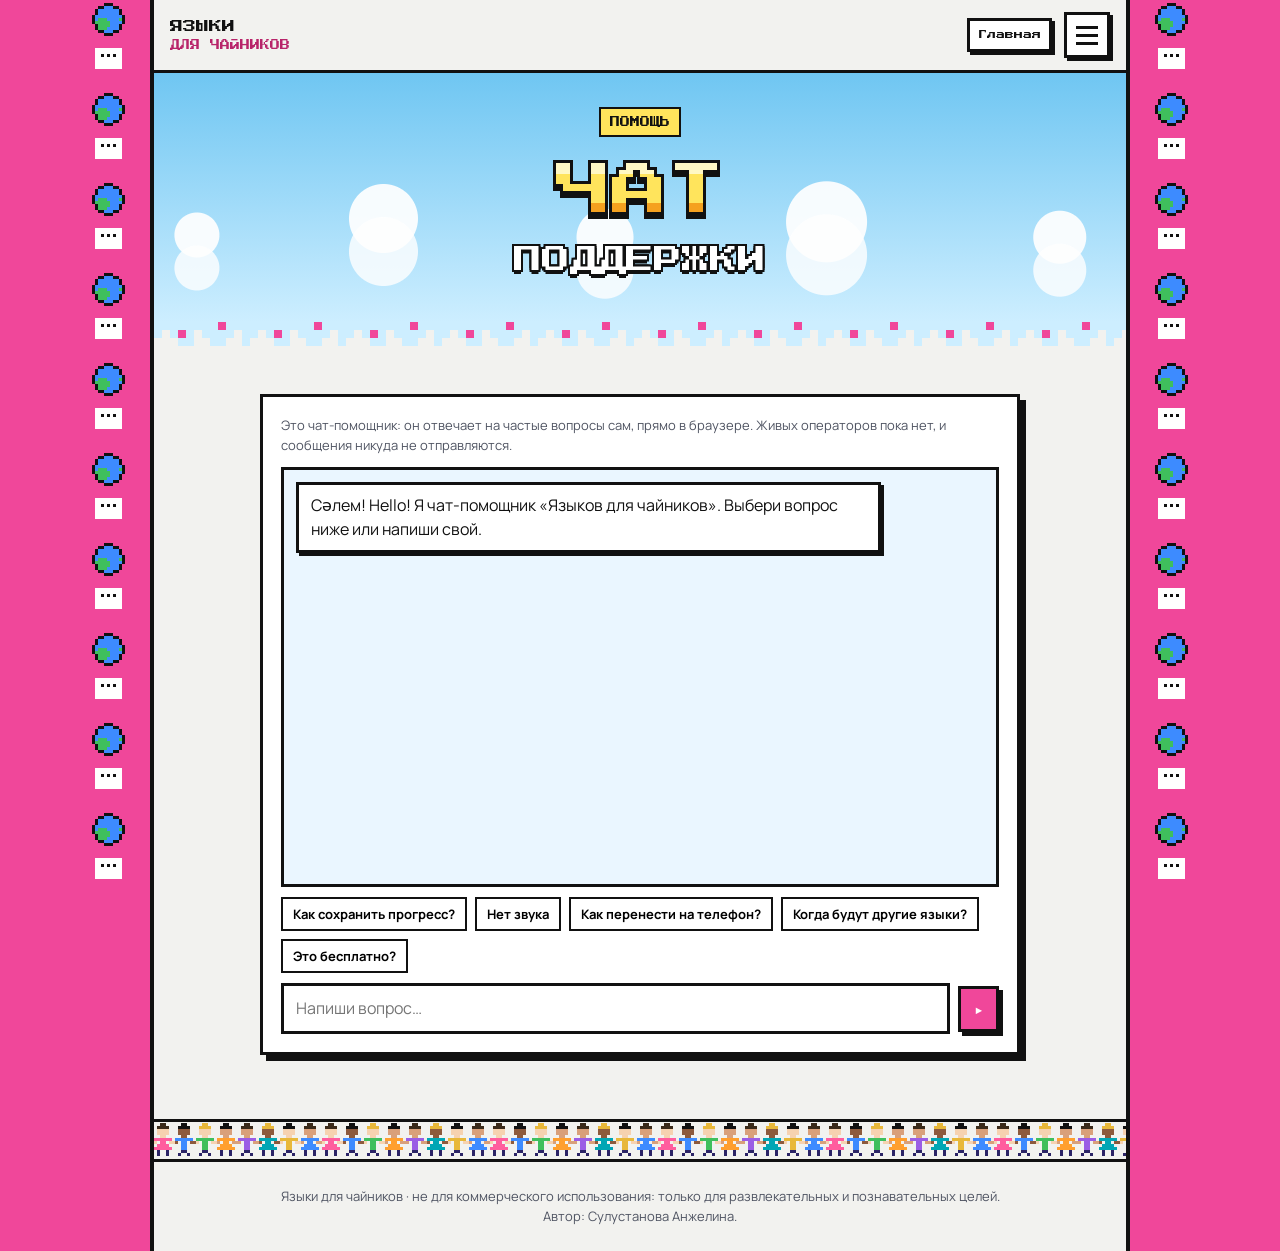
==== commit d5c9994d: "Add files via upload" ====
--- a/index.html
+++ b/index.html
@@ -3,33 +3,20 @@
 <head>
 <meta charset="UTF-8">
 <meta name="viewport" content="width=device-width, initial-scale=1, viewport-fit=cover">
-<title>Языки для чайников — казахский и английский с нуля</title>
-<script>
-  // Старые ссылки казахского курса (/#plan, /#words …) ведут в его новый раздел.
-  (function () {
-    var h = location.hash.slice(1);
-    if (h && ["home", "top", "shelf", "about"].indexOf(h) < 0 && /^[a-z0-9-]+$/i.test(h)) location.replace("kazakh/index.html#" + h);
-  })();
-</script>
-<meta name="google-site-verification" content="9FLcp8ronQXt1HrMMBbQ4hMsTtxATs3dVO6RfaXjYgo" />
-<meta name="description" content="Языки для чайников: бесплатные курсы с нуля. Казахский для чайников и Английский для чайников — уроки на 30 дней, словарь, грамматика, произношение и практика. Некоммерческий студенческий проект: только для развлечения и познавательных целей.">
-<meta name="keywords" content="языки для чайников, казахский для чайников, английский для чайников, казахский с нуля, английский с нуля">
+<title>Чат поддержки — Языки для чайников</title>
+<meta name="description" content="Чат поддержки Языки для чайников: ответы на частые вопросы о курсах, прогрессе, озвучке и микрофоне.">
 <meta name="robots" content="index, follow">
-<meta property="og:type" content="website">
-<meta property="og:title" content="Языки для чайников">
-<meta property="og:description" content="Бесплатные курсы казахского и английского с нуля. Некоммерческий студенческий проект.">
-<meta property="og:locale" content="ru_RU">
 <link rel="preconnect" href="https://fonts.gstatic.com" crossorigin>
 <link href="https://fonts.googleapis.com/css2?family=Press+Start+2P&family=Manrope:wght@400;600;700;800&display=swap" rel="stylesheet">
-<link rel="stylesheet" href="assets/platform.css">
-<link rel="stylesheet" href="assets/portal.css">
+<link rel="stylesheet" href="../assets/platform.css">
+<link rel="stylesheet" href="../assets/portal.css">
 </head>
 <body>
 
 <header class="top">
-  <a class="brand" href="index.html"><span>Языки</span><span>для чайников</span></a>
+  <a class="brand" href="../index.html"><span>Языки</span><span>для чайников</span></a>
   <nav class="top-nav" aria-label="Разделы">
-    <a href="#shelf">Выбрать язык</a>
+    <a href="../index.html">Главная</a>
   </nav>
   <button class="burger" id="burger" type="button" aria-expanded="false" aria-controls="menu" aria-label="Открыть меню">
     <span></span><span></span><span></span>
@@ -39,84 +26,37 @@
 <nav class="drawer" id="menu" aria-label="Главное меню">
   <p class="menu-h">Платформа</p>
   <ul class="menu-list">
-    <li><a href="index.html" aria-current="page">Главная</a></li>
-    <li><a href="#shelf">Выбор языка</a></li>
-    <li><a href="#about">О проекте</a></li>
+    <li><a href="../index.html">Главная</a></li>
+    <li><a href="../index.html#shelf">Выбор языка</a></li>
+    <li><a href="../index.html#about">О проекте</a></li>
   </ul>
   <p class="menu-h">Помощь</p>
   <ul class="menu-list">
-    <li><a href="profile/index.html">Профиль</a></li>
-    <li><a href="support/index.html">Чат поддержки</a></li>
+    <li><a href="../profile/index.html">Профиль</a></li>
+    <li><a href="../support/index.html" aria-current="page">Чат поддержки</a></li>
   </ul>
 </nav>
 
 <main>
-  <section>
-    <div class="band sky">
-      <p class="kicker">курсы · с нуля · бесплатно</p>
-      <h1 class="mega"><span class="gold">ЯЗЫКИ</span><span class="sub">для чайников</span></h1>
-      <div class="world-stage">
-        <span class="hi h1" lang="kk">Сәлем!</span><span class="hi h2" lang="en">Hello!</span><span class="hi h3" lang="de">Hallo!</span><span class="hi h4" lang="es">¡Hola!</span><span class="hi h5" lang="ja">こんにちは</span>
-        <svg xmlns='http://www.w3.org/2000/svg' viewBox='0 0 86 52' shape-rendering='crispEdges' class="hero-world" role="img" aria-label="Чёрный чайник и люди держатся за руки на фоне планеты"><path fill='#111' d='M37 1h1v1h-1zM38 1h1v1h-1zM39 1h1v1h-1zM40 1h1v1h-1zM41 1h1v1h-1zM42 1h1v1h-1zM43 1h1v1h-1zM44 1h1v1h-1zM45 1h1v1h-1zM46 1h1v1h-1zM47 1h1v1h-1zM48 1h1v1h-1zM35 2h1v1h-1zM36 2h1v1h-1zM37 2h1v1h-1zM48 2h1v1h-1zM49 2h1v1h-1zM50 2h1v1h-1zM33 3h1v1h-1zM34 3h1v1h-1zM51 3h1v1h-1zM52 3h1v1h-1zM31 4h1v1h-1zM32 4h1v1h-1zM53 4h1v1h-1zM54 4h1v1h-1zM30 5h1v1h-1zM31 5h1v1h-1zM54 5h1v1h-1zM55 5h1v1h-1zM29 6h1v1h-1zM30 6h1v1h-1zM55 6h1v1h-1zM56 6h1v1h-1zM28 7h1v1h-1zM29 7h1v1h-1zM56 7h1v1h-1zM57 7h1v1h-1zM27 8h1v1h-1zM28 8h1v1h-1zM57 8h1v1h-1zM58 8h1v1h-1zM27 9h1v1h-1zM58 9h1v1h-1zM26 10h1v1h-1zM59 10h1v1h-1zM26 11h1v1h-1zM59 11h1v1h-1zM25 12h1v1h-1zM60 12h1v1h-1zM25 13h1v1h-1zM60 13h1v1h-1zM24 14h1v1h-1zM25 14h1v1h-1zM60 14h1v1h-1zM61 14h1v1h-1zM24 15h1v1h-1zM61 15h1v1h-1zM24 16h1v1h-1zM61 16h1v1h-1zM24 17h1v1h-1zM61 17h1v1h-1zM24 18h1v1h-1zM61 18h1v1h-1zM24 19h1v1h-1zM61 19h1v1h-1zM24 20h1v1h-1zM61 20h1v1h-1zM24 21h1v1h-1zM61 21h1v1h-1zM24 22h1v1h-1zM61 22h1v1h-1zM24 23h1v1h-1zM61 23h1v1h-1zM24 24h1v1h-1zM61 24h1v1h-1zM24 25h1v1h-1zM25 25h1v1h-1zM60 25h1v1h-1zM61 25h1v1h-1zM25 26h1v1h-1zM60 26h1v1h-1zM25 27h1v1h-1zM60 27h1v1h-1zM26 28h1v1h-1zM59 28h1v1h-1zM26 29h1v1h-1zM59 29h1v1h-1zM27 30h1v1h-1zM58 30h1v1h-1zM27 31h1v1h-1zM28 31h1v1h-1zM57 31h1v1h-1zM58 31h1v1h-1zM28 32h1v1h-1zM29 32h1v1h-1zM56 32h1v1h-1zM57 32h1v1h-1zM29 33h1v1h-1zM30 33h1v1h-1zM37 33h1v1h-1zM38 33h1v1h-1zM39 33h1v1h-1zM40 33h1v1h-1zM55 33h1v1h-1zM56 33h1v1h-1zM30 34h1v1h-1zM31 34h1v1h-1zM37 34h1v1h-1zM38 34h1v1h-1zM39 34h1v1h-1zM40 34h1v1h-1zM54 34h1v1h-1zM55 34h1v1h-1zM31 35h1v1h-1zM32 35h1v1h-1zM33 35h1v1h-1zM34 35h1v1h-1zM35 35h1v1h-1zM36 35h1v1h-1zM37 35h1v1h-1zM38 35h1v1h-1zM39 35h1v1h-1zM40 35h1v1h-1zM41 35h1v1h-1zM42 35h1v1h-1zM43 35h1v1h-1zM44 35h1v1h-1zM53 35h1v1h-1zM54 35h1v1h-1zM33 36h1v1h-1zM34 36h1v1h-1zM35 36h1v1h-1zM36 36h1v1h-1zM37 36h1v1h-1zM38 36h1v1h-1zM39 36h1v1h-1zM40 36h1v1h-1zM41 36h1v1h-1zM42 36h1v1h-1zM43 36h1v1h-1zM44 36h1v1h-1zM51 36h1v1h-1zM52 36h1v1h-1zM31 37h1v1h-1zM32 37h1v1h-1zM33 37h1v1h-1zM34 37h1v1h-1zM35 37h1v1h-1zM36 37h1v1h-1zM37 37h1v1h-1zM38 37h1v1h-1zM39 37h1v1h-1zM40 37h1v1h-1zM41 37h1v1h-1zM42 37h1v1h-1zM43 37h1v1h-1zM44 37h1v1h-1zM45 37h1v1h-1zM46 37h1v1h-1zM48 37h1v1h-1zM49 37h1v1h-1zM50 37h1v1h-1zM31 38h1v1h-1zM32 38h1v1h-1zM33 38h1v1h-1zM34 38h1v1h-1zM35 38h1v1h-1zM36 38h1v1h-1zM37 38h1v1h-1zM38 38h1v1h-1zM39 38h1v1h-1zM40 38h1v1h-1zM41 38h1v1h-1zM42 38h1v1h-1zM43 38h1v1h-1zM44 38h1v1h-1zM45 38h1v1h-1zM46 38h1v1h-1zM47 38h1v1h-1zM48 38h1v1h-1zM25 39h1v1h-1zM26 39h1v1h-1zM27 39h1v1h-1zM28 39h1v1h-1zM31 39h1v1h-1zM32 39h1v1h-1zM33 39h1v1h-1zM34 39h1v1h-1zM35 39h1v1h-1zM36 39h1v1h-1zM37 39h1v1h-1zM38 39h1v1h-1zM39 39h1v1h-1zM40 39h1v1h-1zM41 39h1v1h-1zM42 39h1v1h-1zM43 39h1v1h-1zM44 39h1v1h-1zM45 39h1v1h-1zM46 39h1v1h-1zM51 39h1v1h-1zM52 39h1v1h-1zM10 40h1v1h-1zM11 40h1v1h-1zM25 40h1v1h-1zM26 40h1v1h-1zM27 40h1v1h-1zM28 40h1v1h-1zM31 40h1v1h-1zM32 40h1v1h-1zM33 40h1v1h-1zM34 40h1v1h-1zM35 40h1v1h-1zM36 40h1v1h-1zM37 40h1v1h-1zM38 40h1v1h-1zM39 40h1v1h-1zM40 40h1v1h-1zM41 40h1v1h-1zM42 40h1v1h-1zM43 40h1v1h-1zM44 40h1v1h-1zM45 40h1v1h-1zM46 40h1v1h-1zM51 40h1v1h-1zM52 40h1v1h-1zM58 40h1v1h-1zM59 40h1v1h-1zM9 41h1v1h-1zM10 41h1v1h-1zM11 41h1v1h-1zM12 41h1v1h-1zM25 41h1v1h-1zM26 41h1v1h-1zM31 41h1v1h-1zM32 41h1v1h-1zM33 41h1v1h-1zM34 41h1v1h-1zM37 41h1v1h-1zM38 41h1v1h-1zM39 41h1v1h-1zM40 41h1v1h-1zM43 41h1v1h-1zM44 41h1v1h-1zM45 41h1v1h-1zM46 41h1v1h-1zM49 41h1v1h-1zM50 41h1v1h-1zM51 41h1v1h-1zM52 41h1v1h-1zM57 41h1v1h-1zM58 41h1v1h-1zM59 41h1v1h-1zM60 41h1v1h-1zM25 42h1v1h-1zM26 42h1v1h-1zM31 42h1v1h-1zM32 42h1v1h-1zM33 42h1v1h-1zM34 42h1v1h-1zM37 42h1v1h-1zM38 42h1v1h-1zM39 42h1v1h-1zM40 42h1v1h-1zM43 42h1v1h-1zM44 42h1v1h-1zM45 42h1v1h-1zM46 42h1v1h-1zM49 42h1v1h-1zM50 42h1v1h-1zM51 42h1v1h-1zM52 42h1v1h-1zM25 43h1v1h-1zM26 43h1v1h-1zM31 43h1v1h-1zM32 43h1v1h-1zM33 43h1v1h-1zM34 43h1v1h-1zM35 43h1v1h-1zM36 43h1v1h-1zM37 43h1v1h-1zM38 43h1v1h-1zM39 43h1v1h-1zM40 43h1v1h-1zM41 43h1v1h-1zM42 43h1v1h-1zM43 43h1v1h-1zM44 43h1v1h-1zM45 43h1v1h-1zM46 43h1v1h-1zM49 43h1v1h-1zM50 43h1v1h-1zM25 44h1v1h-1zM26 44h1v1h-1zM31 44h1v1h-1zM32 44h1v1h-1zM33 44h1v1h-1zM34 44h1v1h-1zM35 44h1v1h-1zM36 44h1v1h-1zM37 44h1v1h-1zM38 44h1v1h-1zM39 44h1v1h-1zM40 44h1v1h-1zM41 44h1v1h-1zM42 44h1v1h-1zM43 44h1v1h-1zM44 44h1v1h-1zM45 44h1v1h-1zM46 44h1v1h-1zM49 44h1v1h-1zM50 44h1v1h-1zM25 45h1v1h-1zM26 45h1v1h-1zM27 45h1v1h-1zM28 45h1v1h-1zM31 45h1v1h-1zM32 45h1v1h-1zM33 45h1v1h-1zM34 45h1v1h-1zM35 45h1v1h-1zM36 45h1v1h-1zM41 45h1v1h-1zM42 45h1v1h-1zM43 45h1v1h-1zM44 45h1v1h-1zM45 45h1v1h-1zM46 45h1v1h-1zM47 45h1v1h-1zM48 45h1v1h-1zM49 45h1v1h-1zM50 45h1v1h-1zM25 46h1v1h-1zM26 46h1v1h-1zM27 46h1v1h-1zM28 46h1v1h-1zM31 46h1v1h-1zM32 46h1v1h-1zM33 46h1v1h-1zM34 46h1v1h-1zM35 46h1v1h-1zM36 46h1v1h-1zM41 46h1v1h-1zM42 46h1v1h-1zM43 46h1v1h-1zM44 46h1v1h-1zM45 46h1v1h-1zM46 46h1v1h-1zM47 46h1v1h-1zM48 46h1v1h-1zM49 46h1v1h-1zM50 46h1v1h-1zM31 47h1v1h-1zM32 47h1v1h-1zM33 47h1v1h-1zM34 47h1v1h-1zM35 47h1v1h-1zM36 47h1v1h-1zM37 47h1v1h-1zM38 47h1v1h-1zM39 47h1v1h-1zM40 47h1v1h-1zM41 47h1v1h-1zM42 47h1v1h-1zM43 47h1v1h-1zM44 47h1v1h-1zM45 47h1v1h-1zM46 47h1v1h-1zM31 48h1v1h-1zM32 48h1v1h-1zM33 48h1v1h-1zM34 48h1v1h-1zM35 48h1v1h-1zM36 48h1v1h-1zM37 48h1v1h-1zM38 48h1v1h-1zM39 48h1v1h-1zM40 48h1v1h-1zM41 48h1v1h-1zM42 48h1v1h-1zM43 48h1v1h-1zM44 48h1v1h-1zM45 48h1v1h-1zM46 48h1v1h-1zM33 49h1v1h-1zM34 49h1v1h-1zM35 49h1v1h-1zM36 49h1v1h-1zM37 49h1v1h-1zM38 49h1v1h-1zM39 49h1v1h-1zM40 49h1v1h-1zM41 49h1v1h-1zM42 49h1v1h-1zM43 49h1v1h-1zM44 49h1v1h-1zM33 50h1v1h-1zM34 50h1v1h-1zM35 50h1v1h-1zM36 50h1v1h-1zM37 50h1v1h-1zM38 50h1v1h-1zM39 50h1v1h-1zM40 50h1v1h-1zM41 50h1v1h-1zM42 50h1v1h-1zM43 50h1v1h-1zM44 50h1v1h-1z'/><path fill='#3fbf5c' d='M38 2h1v1h-1zM35 3h1v1h-1zM36 3h1v1h-1zM37 3h1v1h-1zM33 4h1v1h-1zM34 4h1v1h-1zM35 4h1v1h-1zM36 4h1v1h-1zM32 5h1v1h-1zM33 5h1v1h-1zM34 5h1v1h-1zM35 5h1v1h-1zM31 6h1v1h-1zM32 6h1v1h-1zM33 6h1v1h-1zM30 7h1v1h-1zM31 7h1v1h-1zM59 14h1v1h-1zM58 15h1v1h-1zM59 15h1v1h-1zM60 15h1v1h-1zM57 16h1v1h-1zM58 16h1v1h-1zM59 16h1v1h-1zM60 16h1v1h-1zM32 17h1v1h-1zM33 17h1v1h-1zM34 17h1v1h-1zM35 17h1v1h-1zM57 17h1v1h-1zM58 17h1v1h-1zM59 17h1v1h-1zM60 17h1v1h-1zM30 18h1v1h-1zM31 18h1v1h-1zM32 18h1v1h-1zM33 18h1v1h-1zM34 18h1v1h-1zM35 18h1v1h-1zM36 18h1v1h-1zM37 18h1v1h-1zM38 18h1v1h-1zM56 18h1v1h-1zM57 18h1v1h-1zM58 18h1v1h-1zM59 18h1v1h-1zM60 18h1v1h-1zM28 19h1v1h-1zM29 19h1v1h-1zM30 19h1v1h-1zM31 19h1v1h-1zM32 19h1v1h-1zM33 19h1v1h-1zM34 19h1v1h-1zM35 19h1v1h-1zM36 19h1v1h-1zM37 19h1v1h-1zM38 19h1v1h-1zM39 19h1v1h-1zM40 19h1v1h-1zM56 19h1v1h-1zM57 19h1v1h-1zM58 19h1v1h-1zM59 19h1v1h-1zM60 19h1v1h-1zM27 20h1v1h-1zM28 20h1v1h-1zM29 20h1v1h-1zM30 20h1v1h-1zM31 20h1v1h-1zM32 20h1v1h-1zM33 20h1v1h-1zM34 20h1v1h-1zM35 20h1v1h-1zM36 20h1v1h-1zM37 20h1v1h-1zM38 20h1v1h-1zM39 20h1v1h-1zM40 20h1v1h-1zM41 20h1v1h-1zM56 20h1v1h-1zM57 20h1v1h-1zM58 20h1v1h-1zM59 20h1v1h-1zM60 20h1v1h-1zM26 21h1v1h-1zM27 21h1v1h-1zM28 21h1v1h-1zM29 21h1v1h-1zM30 21h1v1h-1zM31 21h1v1h-1zM32 21h1v1h-1zM33 21h1v1h-1zM34 21h1v1h-1zM35 21h1v1h-1zM36 21h1v1h-1zM37 21h1v1h-1zM38 21h1v1h-1zM39 21h1v1h-1zM40 21h1v1h-1zM41 21h1v1h-1zM42 21h1v1h-1zM56 21h1v1h-1zM57 21h1v1h-1zM58 21h1v1h-1zM59 21h1v1h-1zM60 21h1v1h-1zM25 22h1v1h-1zM26 22h1v1h-1zM27 22h1v1h-1zM28 22h1v1h-1zM29 22h1v1h-1zM30 22h1v1h-1zM31 22h1v1h-1zM32 22h1v1h-1zM33 22h1v1h-1zM34 22h1v1h-1zM35 22h1v1h-1zM36 22h1v1h-1zM37 22h1v1h-1zM38 22h1v1h-1zM39 22h1v1h-1zM40 22h1v1h-1zM41 22h1v1h-1zM42 22h1v1h-1zM57 22h1v1h-1zM58 22h1v1h-1zM59 22h1v1h-1zM60 22h1v1h-1zM25 23h1v1h-1zM26 23h1v1h-1zM27 23h1v1h-1zM28 23h1v1h-1zM29 23h1v1h-1zM30 23h1v1h-1zM31 23h1v1h-1zM32 23h1v1h-1zM33 23h1v1h-1zM34 23h1v1h-1zM35 23h1v1h-1zM36 23h1v1h-1zM37 23h1v1h-1zM38 23h1v1h-1zM39 23h1v1h-1zM40 23h1v1h-1zM41 23h1v1h-1zM42 23h1v1h-1zM43 23h1v1h-1zM58 23h1v1h-1zM59 23h1v1h-1zM60 23h1v1h-1zM25 24h1v1h-1zM26 24h1v1h-1zM27 24h1v1h-1zM28 24h1v1h-1zM29 24h1v1h-1zM30 24h1v1h-1zM31 24h1v1h-1zM32 24h1v1h-1zM33 24h1v1h-1zM34 24h1v1h-1zM35 24h1v1h-1zM36 24h1v1h-1zM37 24h1v1h-1zM38 24h1v1h-1zM39 24h1v1h-1zM40 24h1v1h-1zM41 24h1v1h-1zM42 24h1v1h-1zM59 24h1v1h-1zM60 24h1v1h-1zM26 25h1v1h-1zM27 25h1v1h-1zM28 25h1v1h-1zM29 25h1v1h-1zM30 25h1v1h-1zM31 25h1v1h-1zM32 25h1v1h-1zM33 25h1v1h-1zM34 25h1v1h-1zM35 25h1v1h-1zM36 25h1v1h-1zM37 25h1v1h-1zM38 25h1v1h-1zM39 25h1v1h-1zM40 25h1v1h-1zM41 25h1v1h-1zM42 25h1v1h-1zM26 26h1v1h-1zM27 26h1v1h-1zM28 26h1v1h-1zM29 26h1v1h-1zM30 26h1v1h-1zM31 26h1v1h-1zM32 26h1v1h-1zM33 26h1v1h-1zM34 26h1v1h-1zM35 26h1v1h-1zM36 26h1v1h-1zM37 26h1v1h-1zM38 26h1v1h-1zM39 26h1v1h-1zM40 26h1v1h-1zM41 26h1v1h-1zM42 26h1v1h-1zM26 27h1v1h-1zM27 27h1v1h-1zM28 27h1v1h-1zM29 27h1v1h-1zM30 27h1v1h-1zM31 27h1v1h-1zM32 27h1v1h-1zM33 27h1v1h-1zM34 27h1v1h-1zM35 27h1v1h-1zM36 27h1v1h-1zM37 27h1v1h-1zM38 27h1v1h-1zM39 27h1v1h-1zM40 27h1v1h-1zM41 27h1v1h-1zM27 28h1v1h-1zM28 28h1v1h-1zM29 28h1v1h-1zM30 28h1v1h-1zM31 28h1v1h-1zM32 28h1v1h-1zM33 28h1v1h-1zM34 28h1v1h-1zM35 28h1v1h-1zM36 28h1v1h-1zM37 28h1v1h-1zM38 28h1v1h-1zM39 28h1v1h-1zM40 28h1v1h-1zM27 29h1v1h-1zM28 29h1v1h-1zM29 29h1v1h-1zM30 29h1v1h-1zM31 29h1v1h-1zM32 29h1v1h-1zM33 29h1v1h-1zM34 29h1v1h-1zM35 29h1v1h-1zM36 29h1v1h-1zM37 29h1v1h-1zM38 29h1v1h-1zM39 29h1v1h-1zM28 30h1v1h-1zM29 30h1v1h-1zM30 30h1v1h-1zM31 30h1v1h-1zM32 30h1v1h-1zM33 30h1v1h-1zM34 30h1v1h-1zM35 30h1v1h-1zM36 30h1v1h-1zM37 30h1v1h-1zM38 30h1v1h-1zM29 31h1v1h-1zM30 31h1v1h-1zM31 31h1v1h-1zM32 31h1v1h-1zM33 31h1v1h-1zM34 31h1v1h-1zM35 31h1v1h-1zM36 31h1v1h-1zM37 31h1v1h-1zM38 31h1v1h-1zM30 32h1v1h-1zM31 32h1v1h-1zM32 32h1v1h-1zM33 32h1v1h-1zM34 32h1v1h-1zM35 32h1v1h-1zM36 32h1v1h-1zM37 32h1v1h-1zM31 33h1v1h-1zM32 33h1v1h-1zM33 33h1v1h-1zM34 33h1v1h-1zM35 33h1v1h-1zM32 34h1v1h-1zM33 34h1v1h-1zM34 34h1v1h-1zM15 45h1v1h-1zM16 45h1v1h-1zM17 45h1v1h-1zM18 45h1v1h-1zM19 45h1v1h-1zM20 45h1v1h-1zM17 46h1v1h-1zM18 46h1v1h-1zM17 47h1v1h-1zM18 47h1v1h-1zM17 48h1v1h-1zM18 48h1v1h-1z'/><path fill='#3d8bff' d='M39 2h1v1h-1zM40 2h1v1h-1zM41 2h1v1h-1zM42 2h1v1h-1zM43 2h1v1h-1zM44 2h1v1h-1zM45 2h1v1h-1zM46 2h1v1h-1zM47 2h1v1h-1zM38 3h1v1h-1zM39 3h1v1h-1zM40 3h1v1h-1zM41 3h1v1h-1zM42 3h1v1h-1zM43 3h1v1h-1zM44 3h1v1h-1zM45 3h1v1h-1zM46 3h1v1h-1zM47 3h1v1h-1zM48 3h1v1h-1zM49 3h1v1h-1zM50 3h1v1h-1zM37 4h1v1h-1zM38 4h1v1h-1zM39 4h1v1h-1zM40 4h1v1h-1zM41 4h1v1h-1zM42 4h1v1h-1zM43 4h1v1h-1zM44 4h1v1h-1zM45 4h1v1h-1zM46 4h1v1h-1zM47 4h1v1h-1zM48 4h1v1h-1zM49 4h1v1h-1zM50 4h1v1h-1zM51 4h1v1h-1zM52 4h1v1h-1zM36 5h1v1h-1zM37 5h1v1h-1zM38 5h1v1h-1zM39 5h1v1h-1zM40 5h1v1h-1zM41 5h1v1h-1zM42 5h1v1h-1zM43 5h1v1h-1zM44 5h1v1h-1zM45 5h1v1h-1zM46 5h1v1h-1zM47 5h1v1h-1zM48 5h1v1h-1zM49 5h1v1h-1zM50 5h1v1h-1zM51 5h1v1h-1zM52 5h1v1h-1zM53 5h1v1h-1zM34 6h1v1h-1zM35 6h1v1h-1zM36 6h1v1h-1zM37 6h1v1h-1zM38 6h1v1h-1zM39 6h1v1h-1zM40 6h1v1h-1zM41 6h1v1h-1zM42 6h1v1h-1zM43 6h1v1h-1zM44 6h1v1h-1zM45 6h1v1h-1zM46 6h1v1h-1zM47 6h1v1h-1zM48 6h1v1h-1zM49 6h1v1h-1zM50 6h1v1h-1zM51 6h1v1h-1zM52 6h1v1h-1zM53 6h1v1h-1zM54 6h1v1h-1zM32 7h1v1h-1zM33 7h1v1h-1zM34 7h1v1h-1zM35 7h1v1h-1zM36 7h1v1h-1zM37 7h1v1h-1zM38 7h1v1h-1zM39 7h1v1h-1zM40 7h1v1h-1zM41 7h1v1h-1zM42 7h1v1h-1zM43 7h1v1h-1zM44 7h1v1h-1zM45 7h1v1h-1zM46 7h1v1h-1zM47 7h1v1h-1zM48 7h1v1h-1zM49 7h1v1h-1zM50 7h1v1h-1zM51 7h1v1h-1zM52 7h1v1h-1zM53 7h1v1h-1zM54 7h1v1h-1zM55 7h1v1h-1zM29 8h1v1h-1zM30 8h1v1h-1zM31 8h1v1h-1zM32 8h1v1h-1zM33 8h1v1h-1zM34 8h1v1h-1zM35 8h1v1h-1zM36 8h1v1h-1zM37 8h1v1h-1zM38 8h1v1h-1zM39 8h1v1h-1zM40 8h1v1h-1zM41 8h1v1h-1zM42 8h1v1h-1zM43 8h1v1h-1zM44 8h1v1h-1zM45 8h1v1h-1zM46 8h1v1h-1zM47 8h1v1h-1zM48 8h1v1h-1zM49 8h1v1h-1zM50 8h1v1h-1zM51 8h1v1h-1zM52 8h1v1h-1zM53 8h1v1h-1zM54 8h1v1h-1zM55 8h1v1h-1zM56 8h1v1h-1zM28 9h1v1h-1zM29 9h1v1h-1zM30 9h1v1h-1zM31 9h1v1h-1zM32 9h1v1h-1zM33 9h1v1h-1zM34 9h1v1h-1zM35 9h1v1h-1zM36 9h1v1h-1zM37 9h1v1h-1zM38 9h1v1h-1zM39 9h1v1h-1zM40 9h1v1h-1zM41 9h1v1h-1zM42 9h1v1h-1zM43 9h1v1h-1zM44 9h1v1h-1zM45 9h1v1h-1zM46 9h1v1h-1zM47 9h1v1h-1zM48 9h1v1h-1zM49 9h1v1h-1zM50 9h1v1h-1zM51 9h1v1h-1zM52 9h1v1h-1zM53 9h1v1h-1zM54 9h1v1h-1zM55 9h1v1h-1zM56 9h1v1h-1zM57 9h1v1h-1zM27 10h1v1h-1zM28 10h1v1h-1zM29 10h1v1h-1zM30 10h1v1h-1zM31 10h1v1h-1zM32 10h1v1h-1zM33 10h1v1h-1zM34 10h1v1h-1zM35 10h1v1h-1zM36 10h1v1h-1zM37 10h1v1h-1zM38 10h1v1h-1zM39 10h1v1h-1zM40 10h1v1h-1zM41 10h1v1h-1zM42 10h1v1h-1zM43 10h1v1h-1zM44 10h1v1h-1zM45 10h1v1h-1zM46 10h1v1h-1zM47 10h1v1h-1zM48 10h1v1h-1zM49 10h1v1h-1zM50 10h1v1h-1zM51 10h1v1h-1zM52 10h1v1h-1zM53 10h1v1h-1zM54 10h1v1h-1zM55 10h1v1h-1zM56 10h1v1h-1zM57 10h1v1h-1zM58 10h1v1h-1zM27 11h1v1h-1zM28 11h1v1h-1zM29 11h1v1h-1zM30 11h1v1h-1zM31 11h1v1h-1zM32 11h1v1h-1zM33 11h1v1h-1zM34 11h1v1h-1zM35 11h1v1h-1zM36 11h1v1h-1zM37 11h1v1h-1zM38 11h1v1h-1zM39 11h1v1h-1zM40 11h1v1h-1zM41 11h1v1h-1zM42 11h1v1h-1zM43 11h1v1h-1zM44 11h1v1h-1zM45 11h1v1h-1zM46 11h1v1h-1zM47 11h1v1h-1zM48 11h1v1h-1zM49 11h1v1h-1zM50 11h1v1h-1zM51 11h1v1h-1zM52 11h1v1h-1zM53 11h1v1h-1zM54 11h1v1h-1zM55 11h1v1h-1zM56 11h1v1h-1zM57 11h1v1h-1zM58 11h1v1h-1zM26 12h1v1h-1zM27 12h1v1h-1zM28 12h1v1h-1zM29 12h1v1h-1zM30 12h1v1h-1zM31 12h1v1h-1zM32 12h1v1h-1zM33 12h1v1h-1zM34 12h1v1h-1zM35 12h1v1h-1zM36 12h1v1h-1zM37 12h1v1h-1zM38 12h1v1h-1zM39 12h1v1h-1zM40 12h1v1h-1zM41 12h1v1h-1zM42 12h1v1h-1zM43 12h1v1h-1zM44 12h1v1h-1zM45 12h1v1h-1zM46 12h1v1h-1zM47 12h1v1h-1zM48 12h1v1h-1zM49 12h1v1h-1zM50 12h1v1h-1zM51 12h1v1h-1zM52 12h1v1h-1zM53 12h1v1h-1zM54 12h1v1h-1zM55 12h1v1h-1zM56 12h1v1h-1zM57 12h1v1h-1zM58 12h1v1h-1zM59 12h1v1h-1zM26 13h1v1h-1zM27 13h1v1h-1zM28 13h1v1h-1zM29 13h1v1h-1zM30 13h1v1h-1zM31 13h1v1h-1zM32 13h1v1h-1zM33 13h1v1h-1zM34 13h1v1h-1zM35 13h1v1h-1zM36 13h1v1h-1zM37 13h1v1h-1zM38 13h1v1h-1zM39 13h1v1h-1zM40 13h1v1h-1zM41 13h1v1h-1zM42 13h1v1h-1zM43 13h1v1h-1zM44 13h1v1h-1zM45 13h1v1h-1zM46 13h1v1h-1zM47 13h1v1h-1zM48 13h1v1h-1zM49 13h1v1h-1zM50 13h1v1h-1zM51 13h1v1h-1zM52 13h1v1h-1zM53 13h1v1h-1zM54 13h1v1h-1zM55 13h1v1h-1zM56 13h1v1h-1zM57 13h1v1h-1zM58 13h1v1h-1zM59 13h1v1h-1zM26 14h1v1h-1zM27 14h1v1h-1zM28 14h1v1h-1zM29 14h1v1h-1zM30 14h1v1h-1zM31 14h1v1h-1zM32 14h1v1h-1zM33 14h1v1h-1zM34 14h1v1h-1zM35 14h1v1h-1zM36 14h1v1h-1zM37 14h1v1h-1zM38 14h1v1h-1zM39 14h1v1h-1zM40 14h1v1h-1zM41 14h1v1h-1zM42 14h1v1h-1zM43 14h1v1h-1zM44 14h1v1h-1zM45 14h1v1h-1zM46 14h1v1h-1zM47 14h1v1h-1zM48 14h1v1h-1zM49 14h1v1h-1zM50 14h1v1h-1zM51 14h1v1h-1zM52 14h1v1h-1zM53 14h1v1h-1zM54 14h1v1h-1zM55 14h1v1h-1zM56 14h1v1h-1zM57 14h1v1h-1zM58 14h1v1h-1zM25 15h1v1h-1zM26 15h1v1h-1zM27 15h1v1h-1zM28 15h1v1h-1zM29 15h1v1h-1zM30 15h1v1h-1zM31 15h1v1h-1zM32 15h1v1h-1zM33 15h1v1h-1zM34 15h1v1h-1zM35 15h1v1h-1zM36 15h1v1h-1zM37 15h1v1h-1zM38 15h1v1h-1zM39 15h1v1h-1zM40 15h1v1h-1zM41 15h1v1h-1zM42 15h1v1h-1zM43 15h1v1h-1zM44 15h1v1h-1zM45 15h1v1h-1zM46 15h1v1h-1zM47 15h1v1h-1zM48 15h1v1h-1zM49 15h1v1h-1zM50 15h1v1h-1zM51 15h1v1h-1zM52 15h1v1h-1zM53 15h1v1h-1zM54 15h1v1h-1zM55 15h1v1h-1zM56 15h1v1h-1zM57 15h1v1h-1zM25 16h1v1h-1zM26 16h1v1h-1zM27 16h1v1h-1zM28 16h1v1h-1zM29 16h1v1h-1zM30 16h1v1h-1zM31 16h1v1h-1zM32 16h1v1h-1zM33 16h1v1h-1zM34 16h1v1h-1zM35 16h1v1h-1zM36 16h1v1h-1zM37 16h1v1h-1zM38 16h1v1h-1zM39 16h1v1h-1zM40 16h1v1h-1zM41 16h1v1h-1zM42 16h1v1h-1zM43 16h1v1h-1zM44 16h1v1h-1zM45 16h1v1h-1zM46 16h1v1h-1zM47 16h1v1h-1zM48 16h1v1h-1zM49 16h1v1h-1zM50 16h1v1h-1zM51 16h1v1h-1zM52 16h1v1h-1zM53 16h1v1h-1zM54 16h1v1h-1zM55 16h1v1h-1zM56 16h1v1h-1zM25 17h1v1h-1zM26 17h1v1h-1zM27 17h1v1h-1zM28 17h1v1h-1zM29 17h1v1h-1zM30 17h1v1h-1zM31 17h1v1h-1zM36 17h1v1h-1zM37 17h1v1h-1zM38 17h1v1h-1zM39 17h1v1h-1zM40 17h1v1h-1zM41 17h1v1h-1zM42 17h1v1h-1zM43 17h1v1h-1zM44 17h1v1h-1zM45 17h1v1h-1zM46 17h1v1h-1zM47 17h1v1h-1zM48 17h1v1h-1zM49 17h1v1h-1zM50 17h1v1h-1zM51 17h1v1h-1zM52 17h1v1h-1zM53 17h1v1h-1zM54 17h1v1h-1zM55 17h1v1h-1zM56 17h1v1h-1zM25 18h1v1h-1zM26 18h1v1h-1zM27 18h1v1h-1zM28 18h1v1h-1zM29 18h1v1h-1zM39 18h1v1h-1zM40 18h1v1h-1zM41 18h1v1h-1zM42 18h1v1h-1zM43 18h1v1h-1zM44 18h1v1h-1zM45 18h1v1h-1zM46 18h1v1h-1zM47 18h1v1h-1zM48 18h1v1h-1zM49 18h1v1h-1zM50 18h1v1h-1zM51 18h1v1h-1zM52 18h1v1h-1zM53 18h1v1h-1zM54 18h1v1h-1zM55 18h1v1h-1zM25 19h1v1h-1zM26 19h1v1h-1zM27 19h1v1h-1zM41 19h1v1h-1zM42 19h1v1h-1zM43 19h1v1h-1zM44 19h1v1h-1zM45 19h1v1h-1zM46 19h1v1h-1zM47 19h1v1h-1zM48 19h1v1h-1zM49 19h1v1h-1zM50 19h1v1h-1zM51 19h1v1h-1zM52 19h1v1h-1zM53 19h1v1h-1zM54 19h1v1h-1zM55 19h1v1h-1zM25 20h1v1h-1zM26 20h1v1h-1zM42 20h1v1h-1zM43 20h1v1h-1zM44 20h1v1h-1zM45 20h1v1h-1zM46 20h1v1h-1zM47 20h1v1h-1zM48 20h1v1h-1zM49 20h1v1h-1zM50 20h1v1h-1zM51 20h1v1h-1zM52 20h1v1h-1zM53 20h1v1h-1zM54 20h1v1h-1zM55 20h1v1h-1zM25 21h1v1h-1zM43 21h1v1h-1zM44 21h1v1h-1zM45 21h1v1h-1zM46 21h1v1h-1zM47 21h1v1h-1zM48 21h1v1h-1zM49 21h1v1h-1zM50 21h1v1h-1zM51 21h1v1h-1zM52 21h1v1h-1zM53 21h1v1h-1zM54 21h1v1h-1zM55 21h1v1h-1zM43 22h1v1h-1zM44 22h1v1h-1zM45 22h1v1h-1zM46 22h1v1h-1zM47 22h1v1h-1zM48 22h1v1h-1zM49 22h1v1h-1zM50 22h1v1h-1zM51 22h1v1h-1zM52 22h1v1h-1zM53 22h1v1h-1zM54 22h1v1h-1zM55 22h1v1h-1zM56 22h1v1h-1zM44 23h1v1h-1zM45 23h1v1h-1zM46 23h1v1h-1zM47 23h1v1h-1zM48 23h1v1h-1zM49 23h1v1h-1zM50 23h1v1h-1zM51 23h1v1h-1zM52 23h1v1h-1zM53 23h1v1h-1zM54 23h1v1h-1zM55 23h1v1h-1zM56 23h1v1h-1zM57 23h1v1h-1zM43 24h1v1h-1zM44 24h1v1h-1zM45 24h1v1h-1zM46 24h1v1h-1zM47 24h1v1h-1zM48 24h1v1h-1zM49 24h1v1h-1zM50 24h1v1h-1zM51 24h1v1h-1zM52 24h1v1h-1zM53 24h1v1h-1zM54 24h1v1h-1zM55 24h1v1h-1zM56 24h1v1h-1zM57 24h1v1h-1zM58 24h1v1h-1zM43 25h1v1h-1zM44 25h1v1h-1zM45 25h1v1h-1zM46 25h1v1h-1zM47 25h1v1h-1zM48 25h1v1h-1zM49 25h1v1h-1zM50 25h1v1h-1zM51 25h1v1h-1zM52 25h1v1h-1zM53 25h1v1h-1zM54 25h1v1h-1zM55 25h1v1h-1zM56 25h1v1h-1zM57 25h1v1h-1zM58 25h1v1h-1zM59 25h1v1h-1zM43 26h1v1h-1zM44 26h1v1h-1zM45 26h1v1h-1zM46 26h1v1h-1zM47 26h1v1h-1zM48 26h1v1h-1zM49 26h1v1h-1zM50 26h1v1h-1zM51 26h1v1h-1zM52 26h1v1h-1zM53 26h1v1h-1zM54 26h1v1h-1zM55 26h1v1h-1zM56 26h1v1h-1zM57 26h1v1h-1zM58 26h1v1h-1zM59 26h1v1h-1zM42 27h1v1h-1zM43 27h1v1h-1zM44 27h1v1h-1zM45 27h1v1h-1zM46 27h1v1h-1zM47 27h1v1h-1zM48 27h1v1h-1zM49 27h1v1h-1zM50 27h1v1h-1zM51 27h1v1h-1zM52 27h1v1h-1zM53 27h1v1h-1zM54 27h1v1h-1zM55 27h1v1h-1zM56 27h1v1h-1zM57 27h1v1h-1zM58 27h1v1h-1zM59 27h1v1h-1zM41 28h1v1h-1zM42 28h1v1h-1zM43 28h1v1h-1zM44 28h1v1h-1zM45 28h1v1h-1zM46 28h1v1h-1zM47 28h1v1h-1zM48 28h1v1h-1zM49 28h1v1h-1zM50 28h1v1h-1zM51 28h1v1h-1zM52 28h1v1h-1zM53 28h1v1h-1zM54 28h1v1h-1zM55 28h1v1h-1zM56 28h1v1h-1zM57 28h1v1h-1zM58 28h1v1h-1zM40 29h1v1h-1zM41 29h1v1h-1zM42 29h1v1h-1zM43 29h1v1h-1zM44 29h1v1h-1zM45 29h1v1h-1zM46 29h1v1h-1zM47 29h1v1h-1zM48 29h1v1h-1zM49 29h1v1h-1zM50 29h1v1h-1zM51 29h1v1h-1zM52 29h1v1h-1zM53 29h1v1h-1zM54 29h1v1h-1zM55 29h1v1h-1zM56 29h1v1h-1zM57 29h1v1h-1zM58 29h1v1h-1zM39 30h1v1h-1zM40 30h1v1h-1zM41 30h1v1h-1zM42 30h1v1h-1zM43 30h1v1h-1zM44 30h1v1h-1zM45 30h1v1h-1zM46 30h1v1h-1zM47 30h1v1h-1zM48 30h1v1h-1zM49 30h1v1h-1zM50 30h1v1h-1zM51 30h1v1h-1zM52 30h1v1h-1zM53 30h1v1h-1zM54 30h1v1h-1zM55 30h1v1h-1zM56 30h1v1h-1zM57 30h1v1h-1zM39 31h1v1h-1zM40 31h1v1h-1zM41 31h1v1h-1zM42 31h1v1h-1zM43 31h1v1h-1zM44 31h1v1h-1zM45 31h1v1h-1zM46 31h1v1h-1zM47 31h1v1h-1zM48 31h1v1h-1zM49 31h1v1h-1zM50 31h1v1h-1zM51 31h1v1h-1zM52 31h1v1h-1zM53 31h1v1h-1zM54 31h1v1h-1zM55 31h1v1h-1zM56 31h1v1h-1zM38 32h1v1h-1zM39 32h1v1h-1zM40 32h1v1h-1zM41 32h1v1h-1zM42 32h1v1h-1zM43 32h1v1h-1zM44 32h1v1h-1zM45 32h1v1h-1zM46 32h1v1h-1zM47 32h1v1h-1zM48 32h1v1h-1zM49 32h1v1h-1zM50 32h1v1h-1zM51 32h1v1h-1zM52 32h1v1h-1zM53 32h1v1h-1zM54 32h1v1h-1zM55 32h1v1h-1zM36 33h1v1h-1zM41 33h1v1h-1zM42 33h1v1h-1zM43 33h1v1h-1zM44 33h1v1h-1zM45 33h1v1h-1zM46 33h1v1h-1zM47 33h1v1h-1zM48 33h1v1h-1zM49 33h1v1h-1zM50 33h1v1h-1zM51 33h1v1h-1zM52 33h1v1h-1zM53 33h1v1h-1zM54 33h1v1h-1zM35 34h1v1h-1zM36 34h1v1h-1zM41 34h1v1h-1zM42 34h1v1h-1zM43 34h1v1h-1zM44 34h1v1h-1zM45 34h1v1h-1zM46 34h1v1h-1zM47 34h1v1h-1zM48 34h1v1h-1zM49 34h1v1h-1zM50 34h1v1h-1zM51 34h1v1h-1zM52 34h1v1h-1zM53 34h1v1h-1zM45 35h1v1h-1zM46 35h1v1h-1zM47 35h1v1h-1zM48 35h1v1h-1zM49 35h1v1h-1zM50 35h1v1h-1zM51 35h1v1h-1zM52 35h1v1h-1zM45 36h1v1h-1zM46 36h1v1h-1zM47 36h1v1h-1zM48 36h1v1h-1zM49 36h1v1h-1zM50 36h1v1h-1zM47 37h1v1h-1zM8 45h1v1h-1zM9 45h1v1h-1zM10 45h1v1h-1zM11 45h1v1h-1zM12 45h1v1h-1zM13 45h1v1h-1zM10 46h1v1h-1zM11 46h1v1h-1zM10 47h1v1h-1zM11 47h1v1h-1zM10 48h1v1h-1zM11 48h1v1h-1z'/><path fill='#3a2a1a' d='M3 40h1v1h-1zM4 40h1v1h-1zM65 40h1v1h-1zM66 40h1v1h-1zM2 41h1v1h-1zM3 41h1v1h-1zM4 41h1v1h-1zM5 41h1v1h-1zM64 41h1v1h-1zM65 41h1v1h-1zM66 41h1v1h-1zM67 41h1v1h-1z'/><path fill='#e8b83a' d='M17 40h1v1h-1zM18 40h1v1h-1zM72 40h1v1h-1zM73 40h1v1h-1zM16 41h1v1h-1zM17 41h1v1h-1zM18 41h1v1h-1zM19 41h1v1h-1zM71 41h1v1h-1zM72 41h1v1h-1zM73 41h1v1h-1zM74 41h1v1h-1z'/><path fill='#ffffff' d='M35 41h1v1h-1zM36 41h1v1h-1zM41 41h1v1h-1zM42 41h1v1h-1zM35 42h1v1h-1zM36 42h1v1h-1zM41 42h1v1h-1zM42 42h1v1h-1z'/><path fill='#f6d2b0' d='M2 42h1v1h-1zM3 42h1v1h-1zM4 42h1v1h-1zM5 42h1v1h-1zM16 42h1v1h-1zM17 42h1v1h-1zM18 42h1v1h-1zM19 42h1v1h-1zM2 43h1v1h-1zM3 43h1v1h-1zM4 43h1v1h-1zM5 43h1v1h-1zM16 43h1v1h-1zM17 43h1v1h-1zM18 43h1v1h-1zM19 43h1v1h-1zM3 44h1v1h-1zM4 44h1v1h-1zM17 44h1v1h-1zM18 44h1v1h-1zM1 46h1v1h-1zM2 46h1v1h-1zM5 46h1v1h-1zM6 46h1v1h-1zM7 46h1v1h-1zM9 46h1v1h-1zM12 46h1v1h-1zM14 46h1v1h-1zM15 46h1v1h-1zM16 46h1v1h-1zM19 46h1v1h-1zM20 46h1v1h-1zM57 46h1v1h-1zM60 46h1v1h-1zM62 46h1v1h-1zM64 46h1v1h-1zM67 46h1v1h-1zM69 46h1v1h-1zM71 46h1v1h-1zM74 46h1v1h-1z'/><path fill='#8d5a3c' d='M9 42h1v1h-1zM10 42h1v1h-1zM11 42h1v1h-1zM12 42h1v1h-1zM71 42h1v1h-1zM72 42h1v1h-1zM73 42h1v1h-1zM74 42h1v1h-1zM9 43h1v1h-1zM10 43h1v1h-1zM11 43h1v1h-1zM12 43h1v1h-1zM71 43h1v1h-1zM72 43h1v1h-1zM73 43h1v1h-1zM74 43h1v1h-1zM10 44h1v1h-1zM11 44h1v1h-1zM72 44h1v1h-1zM73 44h1v1h-1zM8 46h1v1h-1zM13 46h1v1h-1zM70 46h1v1h-1zM75 46h1v1h-1z'/><path fill='#d9a07a' d='M57 42h1v1h-1zM58 42h1v1h-1zM59 42h1v1h-1zM60 42h1v1h-1zM64 42h1v1h-1zM65 42h1v1h-1zM66 42h1v1h-1zM67 42h1v1h-1zM57 43h1v1h-1zM58 43h1v1h-1zM59 43h1v1h-1zM60 43h1v1h-1zM64 43h1v1h-1zM65 43h1v1h-1zM66 43h1v1h-1zM67 43h1v1h-1zM58 44h1v1h-1zM59 44h1v1h-1zM65 44h1v1h-1zM66 44h1v1h-1zM21 46h1v1h-1zM22 46h1v1h-1zM23 46h1v1h-1zM24 46h1v1h-1zM51 46h1v1h-1zM52 46h1v1h-1zM53 46h1v1h-1zM54 46h1v1h-1zM55 46h1v1h-1zM56 46h1v1h-1zM61 46h1v1h-1zM63 46h1v1h-1zM68 46h1v1h-1z'/><path fill='#ff5d9e' d='M1 45h1v1h-1zM2 45h1v1h-1zM3 45h1v1h-1zM4 45h1v1h-1zM5 45h1v1h-1zM6 45h1v1h-1zM37 45h1v1h-1zM38 45h1v1h-1zM39 45h1v1h-1zM40 45h1v1h-1zM3 46h1v1h-1zM4 46h1v1h-1zM37 46h1v1h-1zM38 46h1v1h-1zM39 46h1v1h-1zM40 46h1v1h-1zM2 47h1v1h-1zM3 47h1v1h-1zM4 47h1v1h-1zM5 47h1v1h-1zM1 48h1v1h-1zM2 48h1v1h-1zM3 48h1v1h-1zM4 48h1v1h-1zM5 48h1v1h-1zM6 48h1v1h-1z'/><path fill='#ff9f2e' d='M56 45h1v1h-1zM57 45h1v1h-1zM58 45h1v1h-1zM59 45h1v1h-1zM60 45h1v1h-1zM61 45h1v1h-1zM58 46h1v1h-1zM59 46h1v1h-1zM57 47h1v1h-1zM58 47h1v1h-1zM59 47h1v1h-1zM60 47h1v1h-1zM56 48h1v1h-1zM57 48h1v1h-1zM58 48h1v1h-1zM59 48h1v1h-1zM60 48h1v1h-1zM61 48h1v1h-1z'/><path fill='#9b5de5' d='M63 45h1v1h-1zM64 45h1v1h-1zM65 45h1v1h-1zM66 45h1v1h-1zM67 45h1v1h-1zM68 45h1v1h-1zM65 46h1v1h-1zM66 46h1v1h-1zM65 47h1v1h-1zM66 47h1v1h-1zM65 48h1v1h-1zM66 48h1v1h-1z'/><path fill='#00a6b4' d='M70 45h1v1h-1zM71 45h1v1h-1zM72 45h1v1h-1zM73 45h1v1h-1zM74 45h1v1h-1zM75 45h1v1h-1zM72 46h1v1h-1zM73 46h1v1h-1zM71 47h1v1h-1zM72 47h1v1h-1zM73 47h1v1h-1zM74 47h1v1h-1zM70 48h1v1h-1zM71 48h1v1h-1zM72 48h1v1h-1zM73 48h1v1h-1zM74 48h1v1h-1zM75 48h1v1h-1z'/><path fill='#2b2466' d='M2 49h1v1h-1zM5 49h1v1h-1zM10 49h1v1h-1zM11 49h1v1h-1zM17 49h1v1h-1zM18 49h1v1h-1zM57 49h1v1h-1zM60 49h1v1h-1zM65 49h1v1h-1zM66 49h1v1h-1zM71 49h1v1h-1zM74 49h1v1h-1zM2 50h1v1h-1zM5 50h1v1h-1zM9 50h1v1h-1zM12 50h1v1h-1zM16 50h1v1h-1zM19 50h1v1h-1zM57 50h1v1h-1zM60 50h1v1h-1zM64 50h1v1h-1zM67 50h1v1h-1zM71 50h1v1h-1zM74 50h1v1h-1zM1 51h1v1h-1zM2 51h1v1h-1zM4 51h1v1h-1zM5 51h1v1h-1zM7 51h1v1h-1zM8 51h1v1h-1zM10 51h1v1h-1zM11 51h1v1h-1zM13 51h1v1h-1zM14 51h1v1h-1zM16 51h1v1h-1zM17 51h1v1h-1zM19 51h1v1h-1zM20 51h1v1h-1zM22 51h1v1h-1zM23 51h1v1h-1zM25 51h1v1h-1zM26 51h1v1h-1zM28 51h1v1h-1zM29 51h1v1h-1zM31 51h1v1h-1zM32 51h1v1h-1zM34 51h1v1h-1zM35 51h1v1h-1zM37 51h1v1h-1zM38 51h1v1h-1zM40 51h1v1h-1zM41 51h1v1h-1zM43 51h1v1h-1zM44 51h1v1h-1zM46 51h1v1h-1zM47 51h1v1h-1zM49 51h1v1h-1zM50 51h1v1h-1zM52 51h1v1h-1zM53 51h1v1h-1zM55 51h1v1h-1zM56 51h1v1h-1zM58 51h1v1h-1zM59 51h1v1h-1zM61 51h1v1h-1zM62 51h1v1h-1zM64 51h1v1h-1zM65 51h1v1h-1zM67 51h1v1h-1zM68 51h1v1h-1zM70 51h1v1h-1zM71 51h1v1h-1zM73 51h1v1h-1zM74 51h1v1h-1zM76 51h1v1h-1zM77 51h1v1h-1zM79 51h1v1h-1zM80 51h1v1h-1zM82 51h1v1h-1zM83 51h1v1h-1zM85 51h1v1h-1z'/></svg>
-      </div>
-      <p class="world-cap">Чайник-маскот и друзья со всего мира: один сайт — много языков.</p>
-      <div><a class="btn start" href="#shelf"><span class="blink">►</span> Выбрать язык</a></div>
-      <nav class="quick" aria-label="Курсы" id="quick"></nav>
+  <div class="band sky">
+    <p class="kicker">помощь</p>
+    <h1 class="mega"><span class="gold">ЧАТ</span><span class="sub">поддержки</span></h1>
+  </div>
+  <div class="px-edge e-sky-paper" aria-hidden="true"></div>
+  <div class="band plain">
+    <div class="card chat-card">
+      <p class="notice-small">Это чат-помощник: он отвечает на частые вопросы сам, прямо в браузере. Живых операторов пока нет, и сообщения никуда не отправляются.</p>
+      <div class="chat-log" id="chatLog" role="log" aria-live="polite"></div>
+      <div class="chat-chips" id="chatChips"></div>
+      <form class="chat-form" id="chatForm"><input class="pg-field" id="chatIn" type="text" autocomplete="off" placeholder="Напиши вопрос…" aria-label="Вопрос"><button class="btn primary" type="submit">►</button></form>
     </div>
-    <div class="px-edge e-sky-paper" aria-hidden="true"></div>
-
-    <div class="band plain shelf-band" id="shelf">
-      <h2 class="h-shelf" id="hello">Сәлем! Hello! Выбери свой чайник</h2>
-      <p class="sub-shelf">У каждого языка свой чайник с флагом. Нажми на открытый — и портал перенесёт тебя в курс. Прогресс по каждому языку хранится отдельно.</p>
-      <div class="cupboard"><div id="shelfBox"></div><span class="feet" aria-hidden="true"></span></div>
-    </div>
-
-    <div class="px-edge e-paper-night" aria-hidden="true"></div>
-    <div class="band night" id="about">
-      <span class="spark" style="left:6%;top:18%" aria-hidden="true">+</span><span class="spark" style="right:8%;top:10%" aria-hidden="true">+</span><span class="spark" style="left:12%;bottom:12%" aria-hidden="true">+</span><span class="spark" style="left:46%;bottom:6%" aria-hidden="true">+</span>
-      <h2 class="mega2"><span class="gold">ЗАЧЕМ ЭТОТ САЙТ?</span></h2>
-      <div class="night-grid">
-        <p class="lead-n">Начать новый язык <mark>с нуля</mark> непросто: непривычные буквы, звуки и правила. Платные курсы есть не у всех.</p>
-        <p class="small-n">Сайт ведёт по шагам: <mark>один урок в день</mark>, теория всегда закрепляется практикой, а слова возвращаются на повторение. Проект начался с казахского: его сделала студентка, которая сама учит язык и <mark>не хотела платить за курсы</mark>. Теперь здесь есть и английский.</p>
-      </div>
-    </div>
-    <div class="px-edge e-night" aria-hidden="true"></div>
-    <div class="band sun">
-      <h2 class="mega2 dark"><span class="gold pinky">КАК УСТРОЕН УРОК</span></h2>
-      <div class="formula">
-        <div class="f-tile"><b>1</b><span>Слова</span></div><i>+</i>
-        <div class="f-tile"><b>2</b><span>Грамматика</span></div><i>+</i>
-        <div class="f-tile"><b>3</b><span>Практика</span></div><i>+</i>
-        <div class="f-tile"><b>4</b><span>Тест</span></div>
-      </div>
-      <p class="bubble">Каждый курс устроен по-своему, но правило одно: теория — сразу в практику. Прогресс по каждому языку хранится отдельно.</p>
-    </div>
-    <div class="px-edge e-sun" aria-hidden="true"></div>
-    <div class="band plain">
-      <div class="info-list">
-        <div><b>Курсы:</b> «Казахский для чайников» и «Английский для чайников». Немецкий, испанский, японский и другие языки появятся позже.</div>
-        <div><b>Прогресс:</b> сохраняется в этом браузере, отдельно для каждого языка, и не синхронизируется между устройствами. Платных разделов нет.</div>
-        <div><b>Кто сделал:</b> студентка, которая поступила учиться в Республику Казахстан и сама не казашка. Казахский и английский для автора не родные, поэтому в текстах возможны ошибки. Сайт не заменяет учителя и не выдаёт сертификатов.</div>
-      </div>
-      <div style="text-align:center;margin-top:26px"><a class="btn start" href="#shelf"><span class="blink">►</span> Выбрать язык</a></div>
-    </div>
-  </section>
+  </div>
 </main>
 <div class="orn-strip" aria-hidden="true"></div>
-<footer>Языки для чайников · Казахский и Английский для чайников<br>Сайт создан студенткой, поступившей в РК и не являющейся казашкой. Не для коммерческого использования: только для развлекательных и познавательных целей.<br>Автор: Сулустанова Анжелина.</footer>
-
-<script src="assets/platform.js"></script>
+<footer>Языки для чайников · не для коммерческого использования: только для развлекательных и познавательных целей.<br>Автор: Сулустанова Анжелина.</footer>
+<script src="../assets/platform.js"></script>
 <script>
 (function () {
-  var L = window.LDC, open = L.LANGS.filter(function (l) { return l.status === "open"; });
-  // быстрые ссылки и меню
-  document.getElementById("quick").innerHTML = open.map(function (l) { return '<a href="' + l.path + '">' + l.name + "</a>"; }).join("") + '<a href="#about">О проекте</a>';
-  // приветствие и шкафчик
-  var name = (L.profile().name || "").trim();
-  if (name) document.getElementById("hello").textContent = "Сәлем, " + name + "! Выбери свой чайник";
-  L.renderShelf(document.getElementById("shelfBox"), "");
-  window.addEventListener("pageshow", function () { var x = document.querySelectorAll(".portal-layer"); for (var i = 0; i < x.length; i++) x[i].remove(); var h = document.querySelectorAll(".tp-hit"); for (var j = 0; j < h.length; j++) h[j].classList.remove("tp-hit"); });
-  // меню
   var burger = document.getElementById("burger"), drawer = document.getElementById("menu"), scrim = document.getElementById("scrim");
   function setMenu(o) { drawer.classList.toggle("open", o); scrim.hidden = !o; burger.setAttribute("aria-expanded", String(o)); burger.setAttribute("aria-label", o ? "Закрыть меню" : "Открыть меню"); }
   burger.addEventListener("click", function () { setMenu(!drawer.classList.contains("open")); });
@@ -124,6 +64,35 @@
   drawer.addEventListener("click", function (e) { if (e.target.closest("a")) setMenu(false); });
   document.addEventListener("keydown", function (e) { if (e.key === "Escape") setMenu(false); });
 })();
+(function () {
+  var log = document.getElementById("chatLog"), form = document.getElementById("chatForm"), inp = document.getElementById("chatIn"), chips = document.getElementById("chatChips");
+  var FAQ = [
+    { k: ["прогресс", "сохран", "пропал", "исчез", "сброс"], a: "Прогресс хранится в этом браузере, отдельно для каждого языка. Он пропадёт, если очистить данные сайта или открыть его в другом браузере. Чтобы не потерять его, создай код в разделе <a href=\"../profile/index.html\">Профиль</a> и сохрани в заметках." },
+    { k: ["телефон", "устройств", "перенес", "компьютер", "ноутбук"], a: "Чтобы перенести прогресс: на старом устройстве открой <a href=\"../profile/index.html\">Профиль</a> → «Создать код», скопируй его, а на новом устройстве вставь код и нажми «Загрузить код»." },
+    { k: ["звук", "озвуч", "голос", "не слыш", "аудио", "диктор"], a: "Озвучка идёт через голос твоего браузера или телефона. Лучше всего работает в Chrome, Edge и Safari. Если звука нет, проверь громкость и беззвучный режим. Если голос не тот, в настройках английского курса можно выбрать британское или американское произношение." },
+    { k: ["микрофон", "произнош", "скажи", "распозна"], a: "Кнопка «🎙 Скажи» появляется только там, где браузер умеет распознавать речь (Chrome, Edge). Разреши доступ к микрофону, когда браузер спросит. Оценка примерная — это подсказка, а не экзамен." },
+    { k: ["немецк", "испанск", "японск", "француз", "новый язык", "другие язык", "когда"], a: "Немецкий, испанский, японский и другие языки появятся позже — их чайники уже стоят на полке с пометкой «Скоро». Пока открыты казахский и английский." },
+    { k: ["бесплат", "цена", "стоит", "оплат", "деньг", "платн"], a: "Сайт полностью бесплатный и некоммерческий: только для развлекательных и познавательных целей. Здесь нет рекламы и платных разделов." },
+    { k: ["кто", "автор", "сделал", "создал"], a: "Сайт сделала студентка, которая поступила учиться в Республику Казахстан. Казахский и английский для автора не родные, поэтому в текстах возможны ошибки. Автор: Сулустанова Анжелина." },
+    { k: ["начать", "с чего", "новичок", "нул", "уровень"], a: "Начни с главной: нажми «Выбрать язык» и выбери чайник. Оба курса рассчитаны на старт с нуля: в казахском — 30 дней, в английском — 30 уровней до A2. Лучше заниматься понемногу каждый день." },
+    { k: ["ошибк", "неправильн", "опечат", "неверн"], a: "Если нашёл ошибку в уроке, запомни номер дня или уровня и само слово. Отправить сообщение отсюда пока нельзя: живой поддержки нет. Мы планируем добавить связь с автором позже." },
+    { k: ["портал", "анимац", "пропуст"], a: "Анимацию портала можно пропустить кнопкой «Пропустить ►» внизу экрана или клавишей Esc. Если в системе включено «уменьшение движения», портал заменяется коротким затемнением." },
+    { k: ["сертификат", "экзамен", "диплом"], a: "Сайт не выдаёт сертификатов и не заменяет учителя. Он помогает дойти до базового уровня самостоятельно." }
+  ];
+  var QUICK = ["Как сохранить прогресс?", "Нет звука", "Как перенести на телефон?", "Когда будут другие языки?", "Это бесплатно?"];
+  function add(who, html) { var d = document.createElement("div"); d.className = "msg " + who; d.innerHTML = html; log.appendChild(d); log.scrollTop = log.scrollHeight; }
+  function esc(s) { return s.replace(/[&<>]/g, function (c) { return { "&": "&amp;", "<": "&lt;", ">": "&gt;" }[c]; }); }
+  function answer(q) {
+    var t = q.toLowerCase().replace(/ё/g, "е"), best = null, score = 0;
+    FAQ.forEach(function (f) { var s = 0; f.k.forEach(function (k) { if (t.indexOf(k) >= 0) s++; }); if (s > score) { score = s; best = f; } });
+    if (/^(привет|здравств|салем|сәлем|hello|hi)/.test(t)) return "Привет! Спроси про прогресс, озвучку, микрофон, перенос на другое устройство или новые языки.";
+    return best ? best.a : "Не нашла ответа на этот вопрос. Попробуй спросить по-другому или выбери вопрос из подсказок ниже. Живой поддержки пока нет.";
+  }
+  function ask(q) { add("me", esc(q)); setTimeout(function () { add("bot", answer(q)); }, 350); }
+  QUICK.forEach(function (q) { var b = document.createElement("button"); b.type = "button"; b.className = "chip-q"; b.textContent = q; b.onclick = function () { ask(q); }; chips.appendChild(b); });
+  form.addEventListener("submit", function (e) { e.preventDefault(); var q = inp.value.trim(); if (!q) return; inp.value = ""; ask(q); });
+  add("bot", "Сәлем! Hello! Я чат-помощник «Языков для чайников». Выбери вопрос ниже или напиши свой.");
+})();
 </script>
 </body>
 </html>
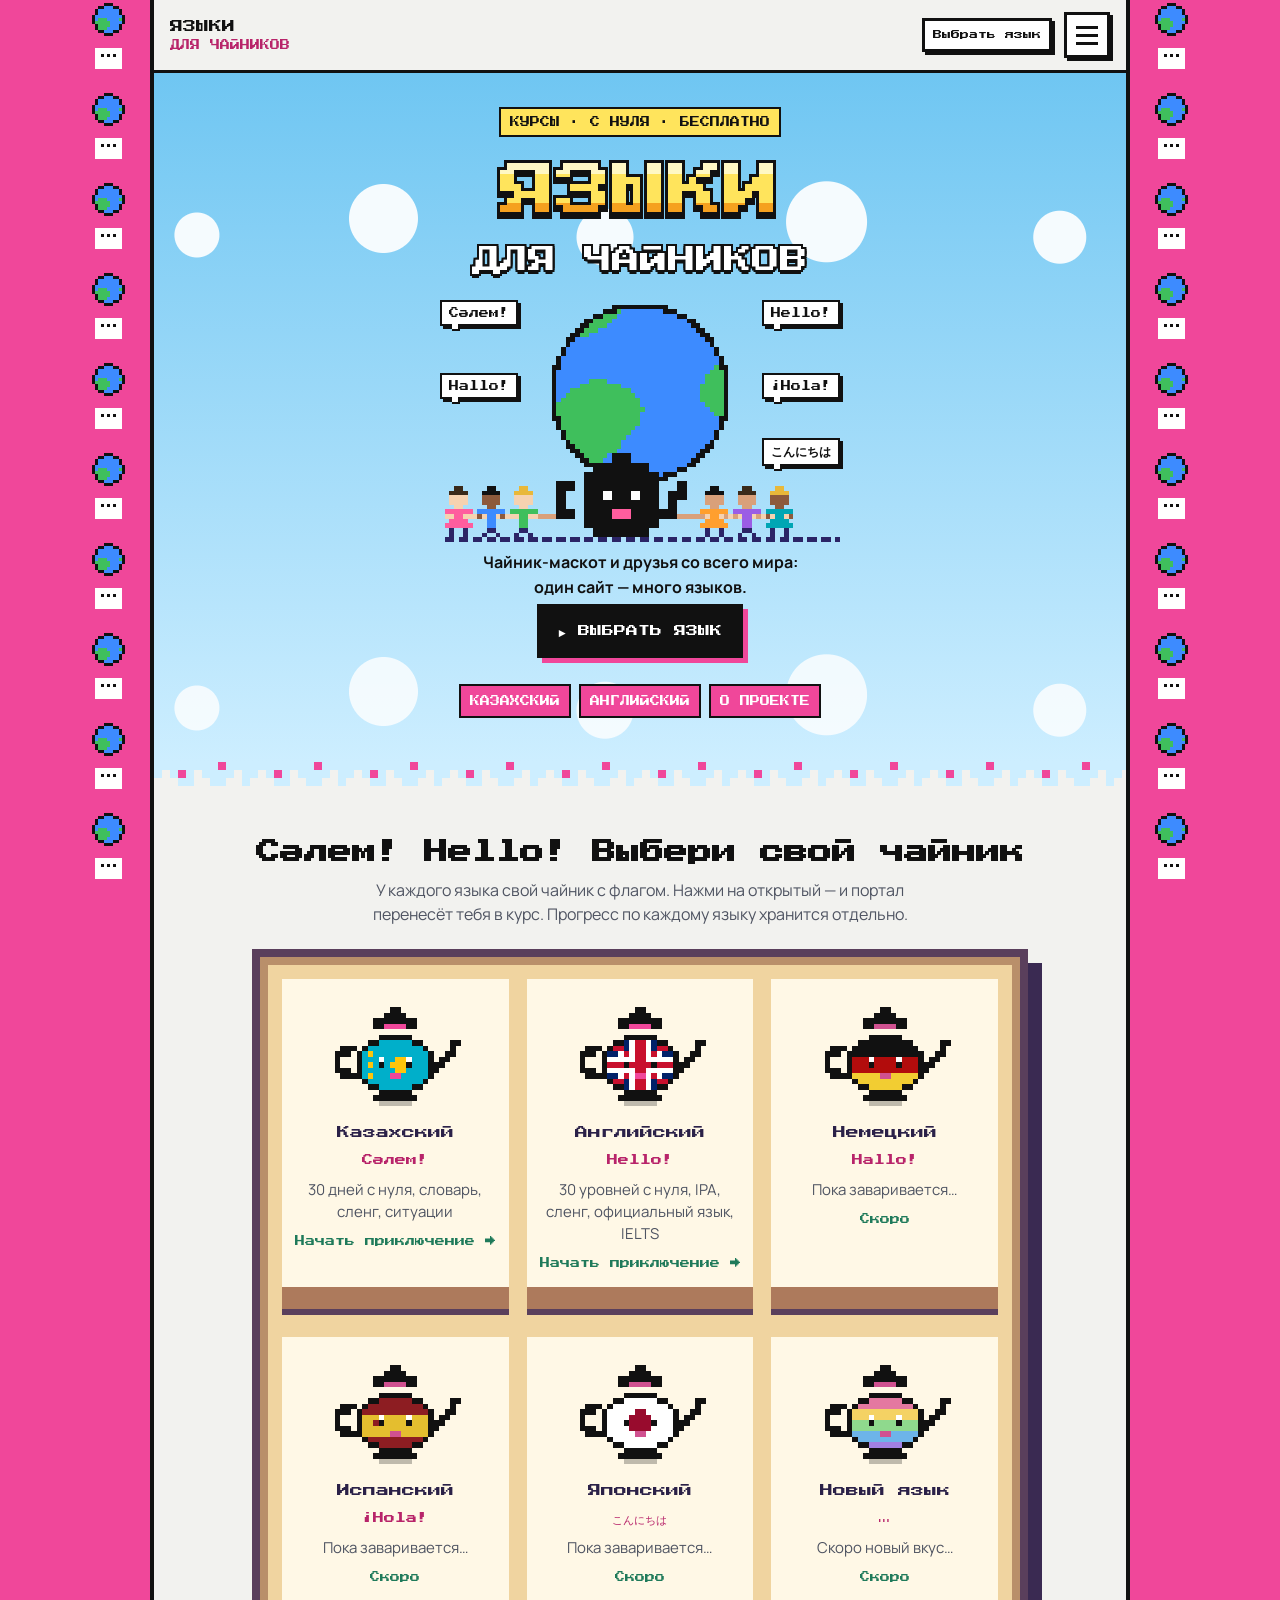
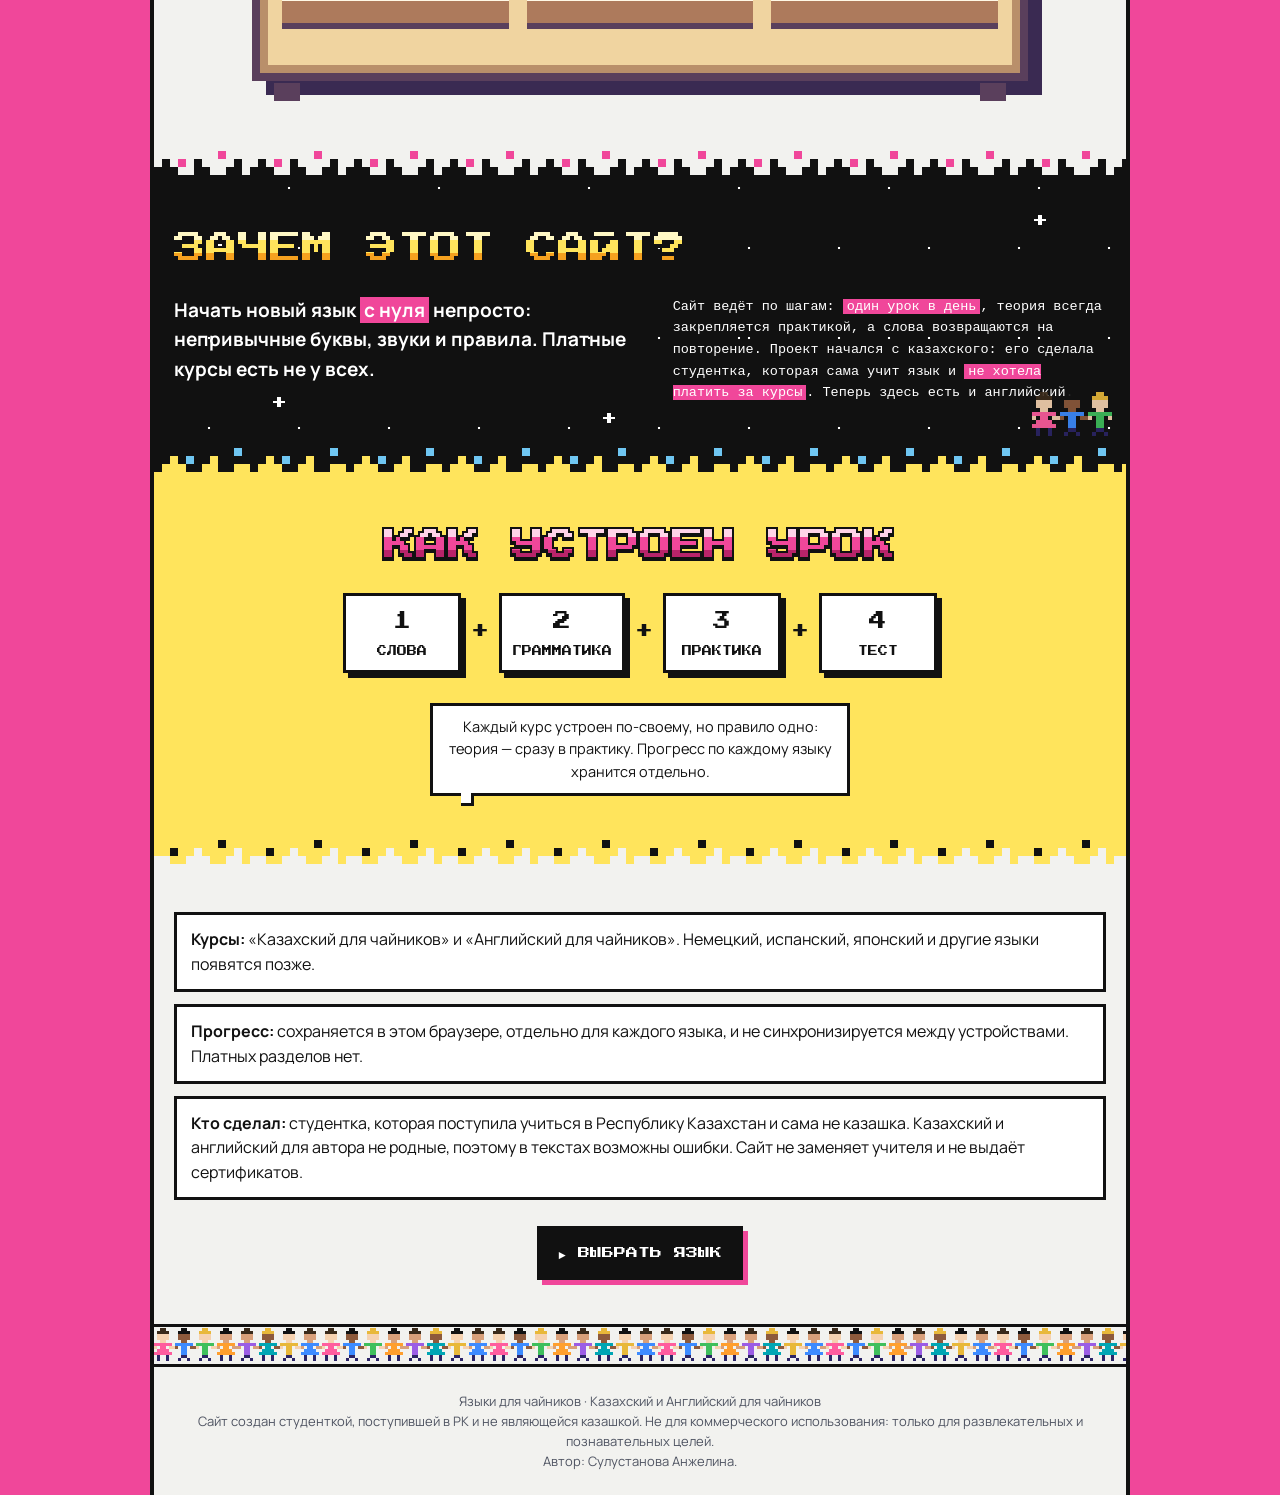
==== commit 69553138: "Merge pull request #1 from evgenymalahov8-svg/languages-platform «Языки для чайников»: платформа, ан" ====
--- a/index.html
+++ b/index.html
@@ -3,20 +3,33 @@
 <head>
 <meta charset="UTF-8">
 <meta name="viewport" content="width=device-width, initial-scale=1, viewport-fit=cover">
-<title>Чат поддержки — Языки для чайников</title>
-<meta name="description" content="Чат поддержки Языки для чайников: ответы на частые вопросы о курсах, прогрессе, озвучке и микрофоне.">
+<title>Языки для чайников — казахский и английский с нуля</title>
+<script>
+  // Старые ссылки казахского курса (/#plan, /#words …) ведут в его новый раздел.
+  (function () {
+    var h = location.hash.slice(1);
+    if (h && ["home", "top", "shelf", "about"].indexOf(h) < 0 && /^[a-z0-9-]+$/i.test(h)) location.replace("kazakh/index.html#" + h);
+  })();
+</script>
+<meta name="google-site-verification" content="9FLcp8ronQXt1HrMMBbQ4hMsTtxATs3dVO6RfaXjYgo" />
+<meta name="description" content="Языки для чайников: бесплатные курсы с нуля. Казахский для чайников и Английский для чайников — уроки на 30 дней, словарь, грамматика, произношение и практика. Некоммерческий студенческий проект: только для развлечения и познавательных целей.">
+<meta name="keywords" content="языки для чайников, казахский для чайников, английский для чайников, казахский с нуля, английский с нуля">
 <meta name="robots" content="index, follow">
+<meta property="og:type" content="website">
+<meta property="og:title" content="Языки для чайников">
+<meta property="og:description" content="Бесплатные курсы казахского и английского с нуля. Некоммерческий студенческий проект.">
+<meta property="og:locale" content="ru_RU">
 <link rel="preconnect" href="https://fonts.gstatic.com" crossorigin>
 <link href="https://fonts.googleapis.com/css2?family=Press+Start+2P&family=Manrope:wght@400;600;700;800&display=swap" rel="stylesheet">
-<link rel="stylesheet" href="../assets/platform.css">
-<link rel="stylesheet" href="../assets/portal.css">
+<link rel="stylesheet" href="assets/platform.css">
+<link rel="stylesheet" href="assets/portal.css">
 </head>
 <body>
 
 <header class="top">
-  <a class="brand" href="../index.html"><span>Языки</span><span>для чайников</span></a>
+  <a class="brand" href="index.html"><span>Языки</span><span>для чайников</span></a>
   <nav class="top-nav" aria-label="Разделы">
-    <a href="../index.html">Главная</a>
+    <a href="#shelf">Выбрать язык</a>
   </nav>
   <button class="burger" id="burger" type="button" aria-expanded="false" aria-controls="menu" aria-label="Открыть меню">
     <span></span><span></span><span></span>
@@ -26,37 +39,84 @@
 <nav class="drawer" id="menu" aria-label="Главное меню">
   <p class="menu-h">Платформа</p>
   <ul class="menu-list">
-    <li><a href="../index.html">Главная</a></li>
-    <li><a href="../index.html#shelf">Выбор языка</a></li>
-    <li><a href="../index.html#about">О проекте</a></li>
+    <li><a href="index.html" aria-current="page">Главная</a></li>
+    <li><a href="#shelf">Выбор языка</a></li>
+    <li><a href="#about">О проекте</a></li>
   </ul>
   <p class="menu-h">Помощь</p>
   <ul class="menu-list">
-    <li><a href="../profile/index.html">Профиль</a></li>
-    <li><a href="../support/index.html" aria-current="page">Чат поддержки</a></li>
+    <li><a href="profile/index.html">Профиль</a></li>
+    <li><a href="support/index.html">Чат поддержки</a></li>
   </ul>
 </nav>
 
 <main>
-  <div class="band sky">
-    <p class="kicker">помощь</p>
-    <h1 class="mega"><span class="gold">ЧАТ</span><span class="sub">поддержки</span></h1>
-  </div>
-  <div class="px-edge e-sky-paper" aria-hidden="true"></div>
-  <div class="band plain">
-    <div class="card chat-card">
-      <p class="notice-small">Это чат-помощник: он отвечает на частые вопросы сам, прямо в браузере. Живых операторов пока нет, и сообщения никуда не отправляются.</p>
-      <div class="chat-log" id="chatLog" role="log" aria-live="polite"></div>
-      <div class="chat-chips" id="chatChips"></div>
-      <form class="chat-form" id="chatForm"><input class="pg-field" id="chatIn" type="text" autocomplete="off" placeholder="Напиши вопрос…" aria-label="Вопрос"><button class="btn primary" type="submit">►</button></form>
+  <section>
+    <div class="band sky">
+      <p class="kicker">курсы · с нуля · бесплатно</p>
+      <h1 class="mega"><span class="gold">ЯЗЫКИ</span><span class="sub">для чайников</span></h1>
+      <div class="world-stage">
+        <span class="hi h1" lang="kk">Сәлем!</span><span class="hi h2" lang="en">Hello!</span><span class="hi h3" lang="de">Hallo!</span><span class="hi h4" lang="es">¡Hola!</span><span class="hi h5" lang="ja">こんにちは</span>
+        <svg xmlns='http://www.w3.org/2000/svg' viewBox='0 0 86 52' shape-rendering='crispEdges' class="hero-world" role="img" aria-label="Чёрный чайник и люди держатся за руки на фоне планеты"><path fill='#111' d='M37 1h1v1h-1zM38 1h1v1h-1zM39 1h1v1h-1zM40 1h1v1h-1zM41 1h1v1h-1zM42 1h1v1h-1zM43 1h1v1h-1zM44 1h1v1h-1zM45 1h1v1h-1zM46 1h1v1h-1zM47 1h1v1h-1zM48 1h1v1h-1zM35 2h1v1h-1zM36 2h1v1h-1zM37 2h1v1h-1zM48 2h1v1h-1zM49 2h1v1h-1zM50 2h1v1h-1zM33 3h1v1h-1zM34 3h1v1h-1zM51 3h1v1h-1zM52 3h1v1h-1zM31 4h1v1h-1zM32 4h1v1h-1zM53 4h1v1h-1zM54 4h1v1h-1zM30 5h1v1h-1zM31 5h1v1h-1zM54 5h1v1h-1zM55 5h1v1h-1zM29 6h1v1h-1zM30 6h1v1h-1zM55 6h1v1h-1zM56 6h1v1h-1zM28 7h1v1h-1zM29 7h1v1h-1zM56 7h1v1h-1zM57 7h1v1h-1zM27 8h1v1h-1zM28 8h1v1h-1zM57 8h1v1h-1zM58 8h1v1h-1zM27 9h1v1h-1zM58 9h1v1h-1zM26 10h1v1h-1zM59 10h1v1h-1zM26 11h1v1h-1zM59 11h1v1h-1zM25 12h1v1h-1zM60 12h1v1h-1zM25 13h1v1h-1zM60 13h1v1h-1zM24 14h1v1h-1zM25 14h1v1h-1zM60 14h1v1h-1zM61 14h1v1h-1zM24 15h1v1h-1zM61 15h1v1h-1zM24 16h1v1h-1zM61 16h1v1h-1zM24 17h1v1h-1zM61 17h1v1h-1zM24 18h1v1h-1zM61 18h1v1h-1zM24 19h1v1h-1zM61 19h1v1h-1zM24 20h1v1h-1zM61 20h1v1h-1zM24 21h1v1h-1zM61 21h1v1h-1zM24 22h1v1h-1zM61 22h1v1h-1zM24 23h1v1h-1zM61 23h1v1h-1zM24 24h1v1h-1zM61 24h1v1h-1zM24 25h1v1h-1zM25 25h1v1h-1zM60 25h1v1h-1zM61 25h1v1h-1zM25 26h1v1h-1zM60 26h1v1h-1zM25 27h1v1h-1zM60 27h1v1h-1zM26 28h1v1h-1zM59 28h1v1h-1zM26 29h1v1h-1zM59 29h1v1h-1zM27 30h1v1h-1zM58 30h1v1h-1zM27 31h1v1h-1zM28 31h1v1h-1zM57 31h1v1h-1zM58 31h1v1h-1zM28 32h1v1h-1zM29 32h1v1h-1zM56 32h1v1h-1zM57 32h1v1h-1zM29 33h1v1h-1zM30 33h1v1h-1zM37 33h1v1h-1zM38 33h1v1h-1zM39 33h1v1h-1zM40 33h1v1h-1zM55 33h1v1h-1zM56 33h1v1h-1zM30 34h1v1h-1zM31 34h1v1h-1zM37 34h1v1h-1zM38 34h1v1h-1zM39 34h1v1h-1zM40 34h1v1h-1zM54 34h1v1h-1zM55 34h1v1h-1zM31 35h1v1h-1zM32 35h1v1h-1zM33 35h1v1h-1zM34 35h1v1h-1zM35 35h1v1h-1zM36 35h1v1h-1zM37 35h1v1h-1zM38 35h1v1h-1zM39 35h1v1h-1zM40 35h1v1h-1zM41 35h1v1h-1zM42 35h1v1h-1zM43 35h1v1h-1zM44 35h1v1h-1zM53 35h1v1h-1zM54 35h1v1h-1zM33 36h1v1h-1zM34 36h1v1h-1zM35 36h1v1h-1zM36 36h1v1h-1zM37 36h1v1h-1zM38 36h1v1h-1zM39 36h1v1h-1zM40 36h1v1h-1zM41 36h1v1h-1zM42 36h1v1h-1zM43 36h1v1h-1zM44 36h1v1h-1zM51 36h1v1h-1zM52 36h1v1h-1zM31 37h1v1h-1zM32 37h1v1h-1zM33 37h1v1h-1zM34 37h1v1h-1zM35 37h1v1h-1zM36 37h1v1h-1zM37 37h1v1h-1zM38 37h1v1h-1zM39 37h1v1h-1zM40 37h1v1h-1zM41 37h1v1h-1zM42 37h1v1h-1zM43 37h1v1h-1zM44 37h1v1h-1zM45 37h1v1h-1zM46 37h1v1h-1zM48 37h1v1h-1zM49 37h1v1h-1zM50 37h1v1h-1zM31 38h1v1h-1zM32 38h1v1h-1zM33 38h1v1h-1zM34 38h1v1h-1zM35 38h1v1h-1zM36 38h1v1h-1zM37 38h1v1h-1zM38 38h1v1h-1zM39 38h1v1h-1zM40 38h1v1h-1zM41 38h1v1h-1zM42 38h1v1h-1zM43 38h1v1h-1zM44 38h1v1h-1zM45 38h1v1h-1zM46 38h1v1h-1zM47 38h1v1h-1zM48 38h1v1h-1zM25 39h1v1h-1zM26 39h1v1h-1zM27 39h1v1h-1zM28 39h1v1h-1zM31 39h1v1h-1zM32 39h1v1h-1zM33 39h1v1h-1zM34 39h1v1h-1zM35 39h1v1h-1zM36 39h1v1h-1zM37 39h1v1h-1zM38 39h1v1h-1zM39 39h1v1h-1zM40 39h1v1h-1zM41 39h1v1h-1zM42 39h1v1h-1zM43 39h1v1h-1zM44 39h1v1h-1zM45 39h1v1h-1zM46 39h1v1h-1zM51 39h1v1h-1zM52 39h1v1h-1zM10 40h1v1h-1zM11 40h1v1h-1zM25 40h1v1h-1zM26 40h1v1h-1zM27 40h1v1h-1zM28 40h1v1h-1zM31 40h1v1h-1zM32 40h1v1h-1zM33 40h1v1h-1zM34 40h1v1h-1zM35 40h1v1h-1zM36 40h1v1h-1zM37 40h1v1h-1zM38 40h1v1h-1zM39 40h1v1h-1zM40 40h1v1h-1zM41 40h1v1h-1zM42 40h1v1h-1zM43 40h1v1h-1zM44 40h1v1h-1zM45 40h1v1h-1zM46 40h1v1h-1zM51 40h1v1h-1zM52 40h1v1h-1zM58 40h1v1h-1zM59 40h1v1h-1zM9 41h1v1h-1zM10 41h1v1h-1zM11 41h1v1h-1zM12 41h1v1h-1zM25 41h1v1h-1zM26 41h1v1h-1zM31 41h1v1h-1zM32 41h1v1h-1zM33 41h1v1h-1zM34 41h1v1h-1zM37 41h1v1h-1zM38 41h1v1h-1zM39 41h1v1h-1zM40 41h1v1h-1zM43 41h1v1h-1zM44 41h1v1h-1zM45 41h1v1h-1zM46 41h1v1h-1zM49 41h1v1h-1zM50 41h1v1h-1zM51 41h1v1h-1zM52 41h1v1h-1zM57 41h1v1h-1zM58 41h1v1h-1zM59 41h1v1h-1zM60 41h1v1h-1zM25 42h1v1h-1zM26 42h1v1h-1zM31 42h1v1h-1zM32 42h1v1h-1zM33 42h1v1h-1zM34 42h1v1h-1zM37 42h1v1h-1zM38 42h1v1h-1zM39 42h1v1h-1zM40 42h1v1h-1zM43 42h1v1h-1zM44 42h1v1h-1zM45 42h1v1h-1zM46 42h1v1h-1zM49 42h1v1h-1zM50 42h1v1h-1zM51 42h1v1h-1zM52 42h1v1h-1zM25 43h1v1h-1zM26 43h1v1h-1zM31 43h1v1h-1zM32 43h1v1h-1zM33 43h1v1h-1zM34 43h1v1h-1zM35 43h1v1h-1zM36 43h1v1h-1zM37 43h1v1h-1zM38 43h1v1h-1zM39 43h1v1h-1zM40 43h1v1h-1zM41 43h1v1h-1zM42 43h1v1h-1zM43 43h1v1h-1zM44 43h1v1h-1zM45 43h1v1h-1zM46 43h1v1h-1zM49 43h1v1h-1zM50 43h1v1h-1zM25 44h1v1h-1zM26 44h1v1h-1zM31 44h1v1h-1zM32 44h1v1h-1zM33 44h1v1h-1zM34 44h1v1h-1zM35 44h1v1h-1zM36 44h1v1h-1zM37 44h1v1h-1zM38 44h1v1h-1zM39 44h1v1h-1zM40 44h1v1h-1zM41 44h1v1h-1zM42 44h1v1h-1zM43 44h1v1h-1zM44 44h1v1h-1zM45 44h1v1h-1zM46 44h1v1h-1zM49 44h1v1h-1zM50 44h1v1h-1zM25 45h1v1h-1zM26 45h1v1h-1zM27 45h1v1h-1zM28 45h1v1h-1zM31 45h1v1h-1zM32 45h1v1h-1zM33 45h1v1h-1zM34 45h1v1h-1zM35 45h1v1h-1zM36 45h1v1h-1zM41 45h1v1h-1zM42 45h1v1h-1zM43 45h1v1h-1zM44 45h1v1h-1zM45 45h1v1h-1zM46 45h1v1h-1zM47 45h1v1h-1zM48 45h1v1h-1zM49 45h1v1h-1zM50 45h1v1h-1zM25 46h1v1h-1zM26 46h1v1h-1zM27 46h1v1h-1zM28 46h1v1h-1zM31 46h1v1h-1zM32 46h1v1h-1zM33 46h1v1h-1zM34 46h1v1h-1zM35 46h1v1h-1zM36 46h1v1h-1zM41 46h1v1h-1zM42 46h1v1h-1zM43 46h1v1h-1zM44 46h1v1h-1zM45 46h1v1h-1zM46 46h1v1h-1zM47 46h1v1h-1zM48 46h1v1h-1zM49 46h1v1h-1zM50 46h1v1h-1zM31 47h1v1h-1zM32 47h1v1h-1zM33 47h1v1h-1zM34 47h1v1h-1zM35 47h1v1h-1zM36 47h1v1h-1zM37 47h1v1h-1zM38 47h1v1h-1zM39 47h1v1h-1zM40 47h1v1h-1zM41 47h1v1h-1zM42 47h1v1h-1zM43 47h1v1h-1zM44 47h1v1h-1zM45 47h1v1h-1zM46 47h1v1h-1zM31 48h1v1h-1zM32 48h1v1h-1zM33 48h1v1h-1zM34 48h1v1h-1zM35 48h1v1h-1zM36 48h1v1h-1zM37 48h1v1h-1zM38 48h1v1h-1zM39 48h1v1h-1zM40 48h1v1h-1zM41 48h1v1h-1zM42 48h1v1h-1zM43 48h1v1h-1zM44 48h1v1h-1zM45 48h1v1h-1zM46 48h1v1h-1zM33 49h1v1h-1zM34 49h1v1h-1zM35 49h1v1h-1zM36 49h1v1h-1zM37 49h1v1h-1zM38 49h1v1h-1zM39 49h1v1h-1zM40 49h1v1h-1zM41 49h1v1h-1zM42 49h1v1h-1zM43 49h1v1h-1zM44 49h1v1h-1zM33 50h1v1h-1zM34 50h1v1h-1zM35 50h1v1h-1zM36 50h1v1h-1zM37 50h1v1h-1zM38 50h1v1h-1zM39 50h1v1h-1zM40 50h1v1h-1zM41 50h1v1h-1zM42 50h1v1h-1zM43 50h1v1h-1zM44 50h1v1h-1z'/><path fill='#3fbf5c' d='M38 2h1v1h-1zM35 3h1v1h-1zM36 3h1v1h-1zM37 3h1v1h-1zM33 4h1v1h-1zM34 4h1v1h-1zM35 4h1v1h-1zM36 4h1v1h-1zM32 5h1v1h-1zM33 5h1v1h-1zM34 5h1v1h-1zM35 5h1v1h-1zM31 6h1v1h-1zM32 6h1v1h-1zM33 6h1v1h-1zM30 7h1v1h-1zM31 7h1v1h-1zM59 14h1v1h-1zM58 15h1v1h-1zM59 15h1v1h-1zM60 15h1v1h-1zM57 16h1v1h-1zM58 16h1v1h-1zM59 16h1v1h-1zM60 16h1v1h-1zM32 17h1v1h-1zM33 17h1v1h-1zM34 17h1v1h-1zM35 17h1v1h-1zM57 17h1v1h-1zM58 17h1v1h-1zM59 17h1v1h-1zM60 17h1v1h-1zM30 18h1v1h-1zM31 18h1v1h-1zM32 18h1v1h-1zM33 18h1v1h-1zM34 18h1v1h-1zM35 18h1v1h-1zM36 18h1v1h-1zM37 18h1v1h-1zM38 18h1v1h-1zM56 18h1v1h-1zM57 18h1v1h-1zM58 18h1v1h-1zM59 18h1v1h-1zM60 18h1v1h-1zM28 19h1v1h-1zM29 19h1v1h-1zM30 19h1v1h-1zM31 19h1v1h-1zM32 19h1v1h-1zM33 19h1v1h-1zM34 19h1v1h-1zM35 19h1v1h-1zM36 19h1v1h-1zM37 19h1v1h-1zM38 19h1v1h-1zM39 19h1v1h-1zM40 19h1v1h-1zM56 19h1v1h-1zM57 19h1v1h-1zM58 19h1v1h-1zM59 19h1v1h-1zM60 19h1v1h-1zM27 20h1v1h-1zM28 20h1v1h-1zM29 20h1v1h-1zM30 20h1v1h-1zM31 20h1v1h-1zM32 20h1v1h-1zM33 20h1v1h-1zM34 20h1v1h-1zM35 20h1v1h-1zM36 20h1v1h-1zM37 20h1v1h-1zM38 20h1v1h-1zM39 20h1v1h-1zM40 20h1v1h-1zM41 20h1v1h-1zM56 20h1v1h-1zM57 20h1v1h-1zM58 20h1v1h-1zM59 20h1v1h-1zM60 20h1v1h-1zM26 21h1v1h-1zM27 21h1v1h-1zM28 21h1v1h-1zM29 21h1v1h-1zM30 21h1v1h-1zM31 21h1v1h-1zM32 21h1v1h-1zM33 21h1v1h-1zM34 21h1v1h-1zM35 21h1v1h-1zM36 21h1v1h-1zM37 21h1v1h-1zM38 21h1v1h-1zM39 21h1v1h-1zM40 21h1v1h-1zM41 21h1v1h-1zM42 21h1v1h-1zM56 21h1v1h-1zM57 21h1v1h-1zM58 21h1v1h-1zM59 21h1v1h-1zM60 21h1v1h-1zM25 22h1v1h-1zM26 22h1v1h-1zM27 22h1v1h-1zM28 22h1v1h-1zM29 22h1v1h-1zM30 22h1v1h-1zM31 22h1v1h-1zM32 22h1v1h-1zM33 22h1v1h-1zM34 22h1v1h-1zM35 22h1v1h-1zM36 22h1v1h-1zM37 22h1v1h-1zM38 22h1v1h-1zM39 22h1v1h-1zM40 22h1v1h-1zM41 22h1v1h-1zM42 22h1v1h-1zM57 22h1v1h-1zM58 22h1v1h-1zM59 22h1v1h-1zM60 22h1v1h-1zM25 23h1v1h-1zM26 23h1v1h-1zM27 23h1v1h-1zM28 23h1v1h-1zM29 23h1v1h-1zM30 23h1v1h-1zM31 23h1v1h-1zM32 23h1v1h-1zM33 23h1v1h-1zM34 23h1v1h-1zM35 23h1v1h-1zM36 23h1v1h-1zM37 23h1v1h-1zM38 23h1v1h-1zM39 23h1v1h-1zM40 23h1v1h-1zM41 23h1v1h-1zM42 23h1v1h-1zM43 23h1v1h-1zM58 23h1v1h-1zM59 23h1v1h-1zM60 23h1v1h-1zM25 24h1v1h-1zM26 24h1v1h-1zM27 24h1v1h-1zM28 24h1v1h-1zM29 24h1v1h-1zM30 24h1v1h-1zM31 24h1v1h-1zM32 24h1v1h-1zM33 24h1v1h-1zM34 24h1v1h-1zM35 24h1v1h-1zM36 24h1v1h-1zM37 24h1v1h-1zM38 24h1v1h-1zM39 24h1v1h-1zM40 24h1v1h-1zM41 24h1v1h-1zM42 24h1v1h-1zM59 24h1v1h-1zM60 24h1v1h-1zM26 25h1v1h-1zM27 25h1v1h-1zM28 25h1v1h-1zM29 25h1v1h-1zM30 25h1v1h-1zM31 25h1v1h-1zM32 25h1v1h-1zM33 25h1v1h-1zM34 25h1v1h-1zM35 25h1v1h-1zM36 25h1v1h-1zM37 25h1v1h-1zM38 25h1v1h-1zM39 25h1v1h-1zM40 25h1v1h-1zM41 25h1v1h-1zM42 25h1v1h-1zM26 26h1v1h-1zM27 26h1v1h-1zM28 26h1v1h-1zM29 26h1v1h-1zM30 26h1v1h-1zM31 26h1v1h-1zM32 26h1v1h-1zM33 26h1v1h-1zM34 26h1v1h-1zM35 26h1v1h-1zM36 26h1v1h-1zM37 26h1v1h-1zM38 26h1v1h-1zM39 26h1v1h-1zM40 26h1v1h-1zM41 26h1v1h-1zM42 26h1v1h-1zM26 27h1v1h-1zM27 27h1v1h-1zM28 27h1v1h-1zM29 27h1v1h-1zM30 27h1v1h-1zM31 27h1v1h-1zM32 27h1v1h-1zM33 27h1v1h-1zM34 27h1v1h-1zM35 27h1v1h-1zM36 27h1v1h-1zM37 27h1v1h-1zM38 27h1v1h-1zM39 27h1v1h-1zM40 27h1v1h-1zM41 27h1v1h-1zM27 28h1v1h-1zM28 28h1v1h-1zM29 28h1v1h-1zM30 28h1v1h-1zM31 28h1v1h-1zM32 28h1v1h-1zM33 28h1v1h-1zM34 28h1v1h-1zM35 28h1v1h-1zM36 28h1v1h-1zM37 28h1v1h-1zM38 28h1v1h-1zM39 28h1v1h-1zM40 28h1v1h-1zM27 29h1v1h-1zM28 29h1v1h-1zM29 29h1v1h-1zM30 29h1v1h-1zM31 29h1v1h-1zM32 29h1v1h-1zM33 29h1v1h-1zM34 29h1v1h-1zM35 29h1v1h-1zM36 29h1v1h-1zM37 29h1v1h-1zM38 29h1v1h-1zM39 29h1v1h-1zM28 30h1v1h-1zM29 30h1v1h-1zM30 30h1v1h-1zM31 30h1v1h-1zM32 30h1v1h-1zM33 30h1v1h-1zM34 30h1v1h-1zM35 30h1v1h-1zM36 30h1v1h-1zM37 30h1v1h-1zM38 30h1v1h-1zM29 31h1v1h-1zM30 31h1v1h-1zM31 31h1v1h-1zM32 31h1v1h-1zM33 31h1v1h-1zM34 31h1v1h-1zM35 31h1v1h-1zM36 31h1v1h-1zM37 31h1v1h-1zM38 31h1v1h-1zM30 32h1v1h-1zM31 32h1v1h-1zM32 32h1v1h-1zM33 32h1v1h-1zM34 32h1v1h-1zM35 32h1v1h-1zM36 32h1v1h-1zM37 32h1v1h-1zM31 33h1v1h-1zM32 33h1v1h-1zM33 33h1v1h-1zM34 33h1v1h-1zM35 33h1v1h-1zM32 34h1v1h-1zM33 34h1v1h-1zM34 34h1v1h-1zM15 45h1v1h-1zM16 45h1v1h-1zM17 45h1v1h-1zM18 45h1v1h-1zM19 45h1v1h-1zM20 45h1v1h-1zM17 46h1v1h-1zM18 46h1v1h-1zM17 47h1v1h-1zM18 47h1v1h-1zM17 48h1v1h-1zM18 48h1v1h-1z'/><path fill='#3d8bff' d='M39 2h1v1h-1zM40 2h1v1h-1zM41 2h1v1h-1zM42 2h1v1h-1zM43 2h1v1h-1zM44 2h1v1h-1zM45 2h1v1h-1zM46 2h1v1h-1zM47 2h1v1h-1zM38 3h1v1h-1zM39 3h1v1h-1zM40 3h1v1h-1zM41 3h1v1h-1zM42 3h1v1h-1zM43 3h1v1h-1zM44 3h1v1h-1zM45 3h1v1h-1zM46 3h1v1h-1zM47 3h1v1h-1zM48 3h1v1h-1zM49 3h1v1h-1zM50 3h1v1h-1zM37 4h1v1h-1zM38 4h1v1h-1zM39 4h1v1h-1zM40 4h1v1h-1zM41 4h1v1h-1zM42 4h1v1h-1zM43 4h1v1h-1zM44 4h1v1h-1zM45 4h1v1h-1zM46 4h1v1h-1zM47 4h1v1h-1zM48 4h1v1h-1zM49 4h1v1h-1zM50 4h1v1h-1zM51 4h1v1h-1zM52 4h1v1h-1zM36 5h1v1h-1zM37 5h1v1h-1zM38 5h1v1h-1zM39 5h1v1h-1zM40 5h1v1h-1zM41 5h1v1h-1zM42 5h1v1h-1zM43 5h1v1h-1zM44 5h1v1h-1zM45 5h1v1h-1zM46 5h1v1h-1zM47 5h1v1h-1zM48 5h1v1h-1zM49 5h1v1h-1zM50 5h1v1h-1zM51 5h1v1h-1zM52 5h1v1h-1zM53 5h1v1h-1zM34 6h1v1h-1zM35 6h1v1h-1zM36 6h1v1h-1zM37 6h1v1h-1zM38 6h1v1h-1zM39 6h1v1h-1zM40 6h1v1h-1zM41 6h1v1h-1zM42 6h1v1h-1zM43 6h1v1h-1zM44 6h1v1h-1zM45 6h1v1h-1zM46 6h1v1h-1zM47 6h1v1h-1zM48 6h1v1h-1zM49 6h1v1h-1zM50 6h1v1h-1zM51 6h1v1h-1zM52 6h1v1h-1zM53 6h1v1h-1zM54 6h1v1h-1zM32 7h1v1h-1zM33 7h1v1h-1zM34 7h1v1h-1zM35 7h1v1h-1zM36 7h1v1h-1zM37 7h1v1h-1zM38 7h1v1h-1zM39 7h1v1h-1zM40 7h1v1h-1zM41 7h1v1h-1zM42 7h1v1h-1zM43 7h1v1h-1zM44 7h1v1h-1zM45 7h1v1h-1zM46 7h1v1h-1zM47 7h1v1h-1zM48 7h1v1h-1zM49 7h1v1h-1zM50 7h1v1h-1zM51 7h1v1h-1zM52 7h1v1h-1zM53 7h1v1h-1zM54 7h1v1h-1zM55 7h1v1h-1zM29 8h1v1h-1zM30 8h1v1h-1zM31 8h1v1h-1zM32 8h1v1h-1zM33 8h1v1h-1zM34 8h1v1h-1zM35 8h1v1h-1zM36 8h1v1h-1zM37 8h1v1h-1zM38 8h1v1h-1zM39 8h1v1h-1zM40 8h1v1h-1zM41 8h1v1h-1zM42 8h1v1h-1zM43 8h1v1h-1zM44 8h1v1h-1zM45 8h1v1h-1zM46 8h1v1h-1zM47 8h1v1h-1zM48 8h1v1h-1zM49 8h1v1h-1zM50 8h1v1h-1zM51 8h1v1h-1zM52 8h1v1h-1zM53 8h1v1h-1zM54 8h1v1h-1zM55 8h1v1h-1zM56 8h1v1h-1zM28 9h1v1h-1zM29 9h1v1h-1zM30 9h1v1h-1zM31 9h1v1h-1zM32 9h1v1h-1zM33 9h1v1h-1zM34 9h1v1h-1zM35 9h1v1h-1zM36 9h1v1h-1zM37 9h1v1h-1zM38 9h1v1h-1zM39 9h1v1h-1zM40 9h1v1h-1zM41 9h1v1h-1zM42 9h1v1h-1zM43 9h1v1h-1zM44 9h1v1h-1zM45 9h1v1h-1zM46 9h1v1h-1zM47 9h1v1h-1zM48 9h1v1h-1zM49 9h1v1h-1zM50 9h1v1h-1zM51 9h1v1h-1zM52 9h1v1h-1zM53 9h1v1h-1zM54 9h1v1h-1zM55 9h1v1h-1zM56 9h1v1h-1zM57 9h1v1h-1zM27 10h1v1h-1zM28 10h1v1h-1zM29 10h1v1h-1zM30 10h1v1h-1zM31 10h1v1h-1zM32 10h1v1h-1zM33 10h1v1h-1zM34 10h1v1h-1zM35 10h1v1h-1zM36 10h1v1h-1zM37 10h1v1h-1zM38 10h1v1h-1zM39 10h1v1h-1zM40 10h1v1h-1zM41 10h1v1h-1zM42 10h1v1h-1zM43 10h1v1h-1zM44 10h1v1h-1zM45 10h1v1h-1zM46 10h1v1h-1zM47 10h1v1h-1zM48 10h1v1h-1zM49 10h1v1h-1zM50 10h1v1h-1zM51 10h1v1h-1zM52 10h1v1h-1zM53 10h1v1h-1zM54 10h1v1h-1zM55 10h1v1h-1zM56 10h1v1h-1zM57 10h1v1h-1zM58 10h1v1h-1zM27 11h1v1h-1zM28 11h1v1h-1zM29 11h1v1h-1zM30 11h1v1h-1zM31 11h1v1h-1zM32 11h1v1h-1zM33 11h1v1h-1zM34 11h1v1h-1zM35 11h1v1h-1zM36 11h1v1h-1zM37 11h1v1h-1zM38 11h1v1h-1zM39 11h1v1h-1zM40 11h1v1h-1zM41 11h1v1h-1zM42 11h1v1h-1zM43 11h1v1h-1zM44 11h1v1h-1zM45 11h1v1h-1zM46 11h1v1h-1zM47 11h1v1h-1zM48 11h1v1h-1zM49 11h1v1h-1zM50 11h1v1h-1zM51 11h1v1h-1zM52 11h1v1h-1zM53 11h1v1h-1zM54 11h1v1h-1zM55 11h1v1h-1zM56 11h1v1h-1zM57 11h1v1h-1zM58 11h1v1h-1zM26 12h1v1h-1zM27 12h1v1h-1zM28 12h1v1h-1zM29 12h1v1h-1zM30 12h1v1h-1zM31 12h1v1h-1zM32 12h1v1h-1zM33 12h1v1h-1zM34 12h1v1h-1zM35 12h1v1h-1zM36 12h1v1h-1zM37 12h1v1h-1zM38 12h1v1h-1zM39 12h1v1h-1zM40 12h1v1h-1zM41 12h1v1h-1zM42 12h1v1h-1zM43 12h1v1h-1zM44 12h1v1h-1zM45 12h1v1h-1zM46 12h1v1h-1zM47 12h1v1h-1zM48 12h1v1h-1zM49 12h1v1h-1zM50 12h1v1h-1zM51 12h1v1h-1zM52 12h1v1h-1zM53 12h1v1h-1zM54 12h1v1h-1zM55 12h1v1h-1zM56 12h1v1h-1zM57 12h1v1h-1zM58 12h1v1h-1zM59 12h1v1h-1zM26 13h1v1h-1zM27 13h1v1h-1zM28 13h1v1h-1zM29 13h1v1h-1zM30 13h1v1h-1zM31 13h1v1h-1zM32 13h1v1h-1zM33 13h1v1h-1zM34 13h1v1h-1zM35 13h1v1h-1zM36 13h1v1h-1zM37 13h1v1h-1zM38 13h1v1h-1zM39 13h1v1h-1zM40 13h1v1h-1zM41 13h1v1h-1zM42 13h1v1h-1zM43 13h1v1h-1zM44 13h1v1h-1zM45 13h1v1h-1zM46 13h1v1h-1zM47 13h1v1h-1zM48 13h1v1h-1zM49 13h1v1h-1zM50 13h1v1h-1zM51 13h1v1h-1zM52 13h1v1h-1zM53 13h1v1h-1zM54 13h1v1h-1zM55 13h1v1h-1zM56 13h1v1h-1zM57 13h1v1h-1zM58 13h1v1h-1zM59 13h1v1h-1zM26 14h1v1h-1zM27 14h1v1h-1zM28 14h1v1h-1zM29 14h1v1h-1zM30 14h1v1h-1zM31 14h1v1h-1zM32 14h1v1h-1zM33 14h1v1h-1zM34 14h1v1h-1zM35 14h1v1h-1zM36 14h1v1h-1zM37 14h1v1h-1zM38 14h1v1h-1zM39 14h1v1h-1zM40 14h1v1h-1zM41 14h1v1h-1zM42 14h1v1h-1zM43 14h1v1h-1zM44 14h1v1h-1zM45 14h1v1h-1zM46 14h1v1h-1zM47 14h1v1h-1zM48 14h1v1h-1zM49 14h1v1h-1zM50 14h1v1h-1zM51 14h1v1h-1zM52 14h1v1h-1zM53 14h1v1h-1zM54 14h1v1h-1zM55 14h1v1h-1zM56 14h1v1h-1zM57 14h1v1h-1zM58 14h1v1h-1zM25 15h1v1h-1zM26 15h1v1h-1zM27 15h1v1h-1zM28 15h1v1h-1zM29 15h1v1h-1zM30 15h1v1h-1zM31 15h1v1h-1zM32 15h1v1h-1zM33 15h1v1h-1zM34 15h1v1h-1zM35 15h1v1h-1zM36 15h1v1h-1zM37 15h1v1h-1zM38 15h1v1h-1zM39 15h1v1h-1zM40 15h1v1h-1zM41 15h1v1h-1zM42 15h1v1h-1zM43 15h1v1h-1zM44 15h1v1h-1zM45 15h1v1h-1zM46 15h1v1h-1zM47 15h1v1h-1zM48 15h1v1h-1zM49 15h1v1h-1zM50 15h1v1h-1zM51 15h1v1h-1zM52 15h1v1h-1zM53 15h1v1h-1zM54 15h1v1h-1zM55 15h1v1h-1zM56 15h1v1h-1zM57 15h1v1h-1zM25 16h1v1h-1zM26 16h1v1h-1zM27 16h1v1h-1zM28 16h1v1h-1zM29 16h1v1h-1zM30 16h1v1h-1zM31 16h1v1h-1zM32 16h1v1h-1zM33 16h1v1h-1zM34 16h1v1h-1zM35 16h1v1h-1zM36 16h1v1h-1zM37 16h1v1h-1zM38 16h1v1h-1zM39 16h1v1h-1zM40 16h1v1h-1zM41 16h1v1h-1zM42 16h1v1h-1zM43 16h1v1h-1zM44 16h1v1h-1zM45 16h1v1h-1zM46 16h1v1h-1zM47 16h1v1h-1zM48 16h1v1h-1zM49 16h1v1h-1zM50 16h1v1h-1zM51 16h1v1h-1zM52 16h1v1h-1zM53 16h1v1h-1zM54 16h1v1h-1zM55 16h1v1h-1zM56 16h1v1h-1zM25 17h1v1h-1zM26 17h1v1h-1zM27 17h1v1h-1zM28 17h1v1h-1zM29 17h1v1h-1zM30 17h1v1h-1zM31 17h1v1h-1zM36 17h1v1h-1zM37 17h1v1h-1zM38 17h1v1h-1zM39 17h1v1h-1zM40 17h1v1h-1zM41 17h1v1h-1zM42 17h1v1h-1zM43 17h1v1h-1zM44 17h1v1h-1zM45 17h1v1h-1zM46 17h1v1h-1zM47 17h1v1h-1zM48 17h1v1h-1zM49 17h1v1h-1zM50 17h1v1h-1zM51 17h1v1h-1zM52 17h1v1h-1zM53 17h1v1h-1zM54 17h1v1h-1zM55 17h1v1h-1zM56 17h1v1h-1zM25 18h1v1h-1zM26 18h1v1h-1zM27 18h1v1h-1zM28 18h1v1h-1zM29 18h1v1h-1zM39 18h1v1h-1zM40 18h1v1h-1zM41 18h1v1h-1zM42 18h1v1h-1zM43 18h1v1h-1zM44 18h1v1h-1zM45 18h1v1h-1zM46 18h1v1h-1zM47 18h1v1h-1zM48 18h1v1h-1zM49 18h1v1h-1zM50 18h1v1h-1zM51 18h1v1h-1zM52 18h1v1h-1zM53 18h1v1h-1zM54 18h1v1h-1zM55 18h1v1h-1zM25 19h1v1h-1zM26 19h1v1h-1zM27 19h1v1h-1zM41 19h1v1h-1zM42 19h1v1h-1zM43 19h1v1h-1zM44 19h1v1h-1zM45 19h1v1h-1zM46 19h1v1h-1zM47 19h1v1h-1zM48 19h1v1h-1zM49 19h1v1h-1zM50 19h1v1h-1zM51 19h1v1h-1zM52 19h1v1h-1zM53 19h1v1h-1zM54 19h1v1h-1zM55 19h1v1h-1zM25 20h1v1h-1zM26 20h1v1h-1zM42 20h1v1h-1zM43 20h1v1h-1zM44 20h1v1h-1zM45 20h1v1h-1zM46 20h1v1h-1zM47 20h1v1h-1zM48 20h1v1h-1zM49 20h1v1h-1zM50 20h1v1h-1zM51 20h1v1h-1zM52 20h1v1h-1zM53 20h1v1h-1zM54 20h1v1h-1zM55 20h1v1h-1zM25 21h1v1h-1zM43 21h1v1h-1zM44 21h1v1h-1zM45 21h1v1h-1zM46 21h1v1h-1zM47 21h1v1h-1zM48 21h1v1h-1zM49 21h1v1h-1zM50 21h1v1h-1zM51 21h1v1h-1zM52 21h1v1h-1zM53 21h1v1h-1zM54 21h1v1h-1zM55 21h1v1h-1zM43 22h1v1h-1zM44 22h1v1h-1zM45 22h1v1h-1zM46 22h1v1h-1zM47 22h1v1h-1zM48 22h1v1h-1zM49 22h1v1h-1zM50 22h1v1h-1zM51 22h1v1h-1zM52 22h1v1h-1zM53 22h1v1h-1zM54 22h1v1h-1zM55 22h1v1h-1zM56 22h1v1h-1zM44 23h1v1h-1zM45 23h1v1h-1zM46 23h1v1h-1zM47 23h1v1h-1zM48 23h1v1h-1zM49 23h1v1h-1zM50 23h1v1h-1zM51 23h1v1h-1zM52 23h1v1h-1zM53 23h1v1h-1zM54 23h1v1h-1zM55 23h1v1h-1zM56 23h1v1h-1zM57 23h1v1h-1zM43 24h1v1h-1zM44 24h1v1h-1zM45 24h1v1h-1zM46 24h1v1h-1zM47 24h1v1h-1zM48 24h1v1h-1zM49 24h1v1h-1zM50 24h1v1h-1zM51 24h1v1h-1zM52 24h1v1h-1zM53 24h1v1h-1zM54 24h1v1h-1zM55 24h1v1h-1zM56 24h1v1h-1zM57 24h1v1h-1zM58 24h1v1h-1zM43 25h1v1h-1zM44 25h1v1h-1zM45 25h1v1h-1zM46 25h1v1h-1zM47 25h1v1h-1zM48 25h1v1h-1zM49 25h1v1h-1zM50 25h1v1h-1zM51 25h1v1h-1zM52 25h1v1h-1zM53 25h1v1h-1zM54 25h1v1h-1zM55 25h1v1h-1zM56 25h1v1h-1zM57 25h1v1h-1zM58 25h1v1h-1zM59 25h1v1h-1zM43 26h1v1h-1zM44 26h1v1h-1zM45 26h1v1h-1zM46 26h1v1h-1zM47 26h1v1h-1zM48 26h1v1h-1zM49 26h1v1h-1zM50 26h1v1h-1zM51 26h1v1h-1zM52 26h1v1h-1zM53 26h1v1h-1zM54 26h1v1h-1zM55 26h1v1h-1zM56 26h1v1h-1zM57 26h1v1h-1zM58 26h1v1h-1zM59 26h1v1h-1zM42 27h1v1h-1zM43 27h1v1h-1zM44 27h1v1h-1zM45 27h1v1h-1zM46 27h1v1h-1zM47 27h1v1h-1zM48 27h1v1h-1zM49 27h1v1h-1zM50 27h1v1h-1zM51 27h1v1h-1zM52 27h1v1h-1zM53 27h1v1h-1zM54 27h1v1h-1zM55 27h1v1h-1zM56 27h1v1h-1zM57 27h1v1h-1zM58 27h1v1h-1zM59 27h1v1h-1zM41 28h1v1h-1zM42 28h1v1h-1zM43 28h1v1h-1zM44 28h1v1h-1zM45 28h1v1h-1zM46 28h1v1h-1zM47 28h1v1h-1zM48 28h1v1h-1zM49 28h1v1h-1zM50 28h1v1h-1zM51 28h1v1h-1zM52 28h1v1h-1zM53 28h1v1h-1zM54 28h1v1h-1zM55 28h1v1h-1zM56 28h1v1h-1zM57 28h1v1h-1zM58 28h1v1h-1zM40 29h1v1h-1zM41 29h1v1h-1zM42 29h1v1h-1zM43 29h1v1h-1zM44 29h1v1h-1zM45 29h1v1h-1zM46 29h1v1h-1zM47 29h1v1h-1zM48 29h1v1h-1zM49 29h1v1h-1zM50 29h1v1h-1zM51 29h1v1h-1zM52 29h1v1h-1zM53 29h1v1h-1zM54 29h1v1h-1zM55 29h1v1h-1zM56 29h1v1h-1zM57 29h1v1h-1zM58 29h1v1h-1zM39 30h1v1h-1zM40 30h1v1h-1zM41 30h1v1h-1zM42 30h1v1h-1zM43 30h1v1h-1zM44 30h1v1h-1zM45 30h1v1h-1zM46 30h1v1h-1zM47 30h1v1h-1zM48 30h1v1h-1zM49 30h1v1h-1zM50 30h1v1h-1zM51 30h1v1h-1zM52 30h1v1h-1zM53 30h1v1h-1zM54 30h1v1h-1zM55 30h1v1h-1zM56 30h1v1h-1zM57 30h1v1h-1zM39 31h1v1h-1zM40 31h1v1h-1zM41 31h1v1h-1zM42 31h1v1h-1zM43 31h1v1h-1zM44 31h1v1h-1zM45 31h1v1h-1zM46 31h1v1h-1zM47 31h1v1h-1zM48 31h1v1h-1zM49 31h1v1h-1zM50 31h1v1h-1zM51 31h1v1h-1zM52 31h1v1h-1zM53 31h1v1h-1zM54 31h1v1h-1zM55 31h1v1h-1zM56 31h1v1h-1zM38 32h1v1h-1zM39 32h1v1h-1zM40 32h1v1h-1zM41 32h1v1h-1zM42 32h1v1h-1zM43 32h1v1h-1zM44 32h1v1h-1zM45 32h1v1h-1zM46 32h1v1h-1zM47 32h1v1h-1zM48 32h1v1h-1zM49 32h1v1h-1zM50 32h1v1h-1zM51 32h1v1h-1zM52 32h1v1h-1zM53 32h1v1h-1zM54 32h1v1h-1zM55 32h1v1h-1zM36 33h1v1h-1zM41 33h1v1h-1zM42 33h1v1h-1zM43 33h1v1h-1zM44 33h1v1h-1zM45 33h1v1h-1zM46 33h1v1h-1zM47 33h1v1h-1zM48 33h1v1h-1zM49 33h1v1h-1zM50 33h1v1h-1zM51 33h1v1h-1zM52 33h1v1h-1zM53 33h1v1h-1zM54 33h1v1h-1zM35 34h1v1h-1zM36 34h1v1h-1zM41 34h1v1h-1zM42 34h1v1h-1zM43 34h1v1h-1zM44 34h1v1h-1zM45 34h1v1h-1zM46 34h1v1h-1zM47 34h1v1h-1zM48 34h1v1h-1zM49 34h1v1h-1zM50 34h1v1h-1zM51 34h1v1h-1zM52 34h1v1h-1zM53 34h1v1h-1zM45 35h1v1h-1zM46 35h1v1h-1zM47 35h1v1h-1zM48 35h1v1h-1zM49 35h1v1h-1zM50 35h1v1h-1zM51 35h1v1h-1zM52 35h1v1h-1zM45 36h1v1h-1zM46 36h1v1h-1zM47 36h1v1h-1zM48 36h1v1h-1zM49 36h1v1h-1zM50 36h1v1h-1zM47 37h1v1h-1zM8 45h1v1h-1zM9 45h1v1h-1zM10 45h1v1h-1zM11 45h1v1h-1zM12 45h1v1h-1zM13 45h1v1h-1zM10 46h1v1h-1zM11 46h1v1h-1zM10 47h1v1h-1zM11 47h1v1h-1zM10 48h1v1h-1zM11 48h1v1h-1z'/><path fill='#3a2a1a' d='M3 40h1v1h-1zM4 40h1v1h-1zM65 40h1v1h-1zM66 40h1v1h-1zM2 41h1v1h-1zM3 41h1v1h-1zM4 41h1v1h-1zM5 41h1v1h-1zM64 41h1v1h-1zM65 41h1v1h-1zM66 41h1v1h-1zM67 41h1v1h-1z'/><path fill='#e8b83a' d='M17 40h1v1h-1zM18 40h1v1h-1zM72 40h1v1h-1zM73 40h1v1h-1zM16 41h1v1h-1zM17 41h1v1h-1zM18 41h1v1h-1zM19 41h1v1h-1zM71 41h1v1h-1zM72 41h1v1h-1zM73 41h1v1h-1zM74 41h1v1h-1z'/><path fill='#ffffff' d='M35 41h1v1h-1zM36 41h1v1h-1zM41 41h1v1h-1zM42 41h1v1h-1zM35 42h1v1h-1zM36 42h1v1h-1zM41 42h1v1h-1zM42 42h1v1h-1z'/><path fill='#f6d2b0' d='M2 42h1v1h-1zM3 42h1v1h-1zM4 42h1v1h-1zM5 42h1v1h-1zM16 42h1v1h-1zM17 42h1v1h-1zM18 42h1v1h-1zM19 42h1v1h-1zM2 43h1v1h-1zM3 43h1v1h-1zM4 43h1v1h-1zM5 43h1v1h-1zM16 43h1v1h-1zM17 43h1v1h-1zM18 43h1v1h-1zM19 43h1v1h-1zM3 44h1v1h-1zM4 44h1v1h-1zM17 44h1v1h-1zM18 44h1v1h-1zM1 46h1v1h-1zM2 46h1v1h-1zM5 46h1v1h-1zM6 46h1v1h-1zM7 46h1v1h-1zM9 46h1v1h-1zM12 46h1v1h-1zM14 46h1v1h-1zM15 46h1v1h-1zM16 46h1v1h-1zM19 46h1v1h-1zM20 46h1v1h-1zM57 46h1v1h-1zM60 46h1v1h-1zM62 46h1v1h-1zM64 46h1v1h-1zM67 46h1v1h-1zM69 46h1v1h-1zM71 46h1v1h-1zM74 46h1v1h-1z'/><path fill='#8d5a3c' d='M9 42h1v1h-1zM10 42h1v1h-1zM11 42h1v1h-1zM12 42h1v1h-1zM71 42h1v1h-1zM72 42h1v1h-1zM73 42h1v1h-1zM74 42h1v1h-1zM9 43h1v1h-1zM10 43h1v1h-1zM11 43h1v1h-1zM12 43h1v1h-1zM71 43h1v1h-1zM72 43h1v1h-1zM73 43h1v1h-1zM74 43h1v1h-1zM10 44h1v1h-1zM11 44h1v1h-1zM72 44h1v1h-1zM73 44h1v1h-1zM8 46h1v1h-1zM13 46h1v1h-1zM70 46h1v1h-1zM75 46h1v1h-1z'/><path fill='#d9a07a' d='M57 42h1v1h-1zM58 42h1v1h-1zM59 42h1v1h-1zM60 42h1v1h-1zM64 42h1v1h-1zM65 42h1v1h-1zM66 42h1v1h-1zM67 42h1v1h-1zM57 43h1v1h-1zM58 43h1v1h-1zM59 43h1v1h-1zM60 43h1v1h-1zM64 43h1v1h-1zM65 43h1v1h-1zM66 43h1v1h-1zM67 43h1v1h-1zM58 44h1v1h-1zM59 44h1v1h-1zM65 44h1v1h-1zM66 44h1v1h-1zM21 46h1v1h-1zM22 46h1v1h-1zM23 46h1v1h-1zM24 46h1v1h-1zM51 46h1v1h-1zM52 46h1v1h-1zM53 46h1v1h-1zM54 46h1v1h-1zM55 46h1v1h-1zM56 46h1v1h-1zM61 46h1v1h-1zM63 46h1v1h-1zM68 46h1v1h-1z'/><path fill='#ff5d9e' d='M1 45h1v1h-1zM2 45h1v1h-1zM3 45h1v1h-1zM4 45h1v1h-1zM5 45h1v1h-1zM6 45h1v1h-1zM37 45h1v1h-1zM38 45h1v1h-1zM39 45h1v1h-1zM40 45h1v1h-1zM3 46h1v1h-1zM4 46h1v1h-1zM37 46h1v1h-1zM38 46h1v1h-1zM39 46h1v1h-1zM40 46h1v1h-1zM2 47h1v1h-1zM3 47h1v1h-1zM4 47h1v1h-1zM5 47h1v1h-1zM1 48h1v1h-1zM2 48h1v1h-1zM3 48h1v1h-1zM4 48h1v1h-1zM5 48h1v1h-1zM6 48h1v1h-1z'/><path fill='#ff9f2e' d='M56 45h1v1h-1zM57 45h1v1h-1zM58 45h1v1h-1zM59 45h1v1h-1zM60 45h1v1h-1zM61 45h1v1h-1zM58 46h1v1h-1zM59 46h1v1h-1zM57 47h1v1h-1zM58 47h1v1h-1zM59 47h1v1h-1zM60 47h1v1h-1zM56 48h1v1h-1zM57 48h1v1h-1zM58 48h1v1h-1zM59 48h1v1h-1zM60 48h1v1h-1zM61 48h1v1h-1z'/><path fill='#9b5de5' d='M63 45h1v1h-1zM64 45h1v1h-1zM65 45h1v1h-1zM66 45h1v1h-1zM67 45h1v1h-1zM68 45h1v1h-1zM65 46h1v1h-1zM66 46h1v1h-1zM65 47h1v1h-1zM66 47h1v1h-1zM65 48h1v1h-1zM66 48h1v1h-1z'/><path fill='#00a6b4' d='M70 45h1v1h-1zM71 45h1v1h-1zM72 45h1v1h-1zM73 45h1v1h-1zM74 45h1v1h-1zM75 45h1v1h-1zM72 46h1v1h-1zM73 46h1v1h-1zM71 47h1v1h-1zM72 47h1v1h-1zM73 47h1v1h-1zM74 47h1v1h-1zM70 48h1v1h-1zM71 48h1v1h-1zM72 48h1v1h-1zM73 48h1v1h-1zM74 48h1v1h-1zM75 48h1v1h-1z'/><path fill='#2b2466' d='M2 49h1v1h-1zM5 49h1v1h-1zM10 49h1v1h-1zM11 49h1v1h-1zM17 49h1v1h-1zM18 49h1v1h-1zM57 49h1v1h-1zM60 49h1v1h-1zM65 49h1v1h-1zM66 49h1v1h-1zM71 49h1v1h-1zM74 49h1v1h-1zM2 50h1v1h-1zM5 50h1v1h-1zM9 50h1v1h-1zM12 50h1v1h-1zM16 50h1v1h-1zM19 50h1v1h-1zM57 50h1v1h-1zM60 50h1v1h-1zM64 50h1v1h-1zM67 50h1v1h-1zM71 50h1v1h-1zM74 50h1v1h-1zM1 51h1v1h-1zM2 51h1v1h-1zM4 51h1v1h-1zM5 51h1v1h-1zM7 51h1v1h-1zM8 51h1v1h-1zM10 51h1v1h-1zM11 51h1v1h-1zM13 51h1v1h-1zM14 51h1v1h-1zM16 51h1v1h-1zM17 51h1v1h-1zM19 51h1v1h-1zM20 51h1v1h-1zM22 51h1v1h-1zM23 51h1v1h-1zM25 51h1v1h-1zM26 51h1v1h-1zM28 51h1v1h-1zM29 51h1v1h-1zM31 51h1v1h-1zM32 51h1v1h-1zM34 51h1v1h-1zM35 51h1v1h-1zM37 51h1v1h-1zM38 51h1v1h-1zM40 51h1v1h-1zM41 51h1v1h-1zM43 51h1v1h-1zM44 51h1v1h-1zM46 51h1v1h-1zM47 51h1v1h-1zM49 51h1v1h-1zM50 51h1v1h-1zM52 51h1v1h-1zM53 51h1v1h-1zM55 51h1v1h-1zM56 51h1v1h-1zM58 51h1v1h-1zM59 51h1v1h-1zM61 51h1v1h-1zM62 51h1v1h-1zM64 51h1v1h-1zM65 51h1v1h-1zM67 51h1v1h-1zM68 51h1v1h-1zM70 51h1v1h-1zM71 51h1v1h-1zM73 51h1v1h-1zM74 51h1v1h-1zM76 51h1v1h-1zM77 51h1v1h-1zM79 51h1v1h-1zM80 51h1v1h-1zM82 51h1v1h-1zM83 51h1v1h-1zM85 51h1v1h-1z'/></svg>
+      </div>
+      <p class="world-cap">Чайник-маскот и друзья со всего мира: один сайт — много языков.</p>
+      <div><a class="btn start" href="#shelf"><span class="blink">►</span> Выбрать язык</a></div>
+      <nav class="quick" aria-label="Курсы" id="quick"></nav>
     </div>
-  </div>
+    <div class="px-edge e-sky-paper" aria-hidden="true"></div>
+
+    <div class="band plain shelf-band" id="shelf">
+      <h2 class="h-shelf" id="hello">Сәлем! Hello! Выбери свой чайник</h2>
+      <p class="sub-shelf">У каждого языка свой чайник с флагом. Нажми на открытый — и портал перенесёт тебя в курс. Прогресс по каждому языку хранится отдельно.</p>
+      <div class="cupboard"><div id="shelfBox"></div><span class="feet" aria-hidden="true"></span></div>
+    </div>
+
+    <div class="px-edge e-paper-night" aria-hidden="true"></div>
+    <div class="band night" id="about">
+      <span class="spark" style="left:6%;top:18%" aria-hidden="true">+</span><span class="spark" style="right:8%;top:10%" aria-hidden="true">+</span><span class="spark" style="left:12%;bottom:12%" aria-hidden="true">+</span><span class="spark" style="left:46%;bottom:6%" aria-hidden="true">+</span>
+      <h2 class="mega2"><span class="gold">ЗАЧЕМ ЭТОТ САЙТ?</span></h2>
+      <div class="night-grid">
+        <p class="lead-n">Начать новый язык <mark>с нуля</mark> непросто: непривычные буквы, звуки и правила. Платные курсы есть не у всех.</p>
+        <p class="small-n">Сайт ведёт по шагам: <mark>один урок в день</mark>, теория всегда закрепляется практикой, а слова возвращаются на повторение. Проект начался с казахского: его сделала студентка, которая сама учит язык и <mark>не хотела платить за курсы</mark>. Теперь здесь есть и английский.</p>
+      </div>
+    </div>
+    <div class="px-edge e-night" aria-hidden="true"></div>
+    <div class="band sun">
+      <h2 class="mega2 dark"><span class="gold pinky">КАК УСТРОЕН УРОК</span></h2>
+      <div class="formula">
+        <div class="f-tile"><b>1</b><span>Слова</span></div><i>+</i>
+        <div class="f-tile"><b>2</b><span>Грамматика</span></div><i>+</i>
+        <div class="f-tile"><b>3</b><span>Практика</span></div><i>+</i>
+        <div class="f-tile"><b>4</b><span>Тест</span></div>
+      </div>
+      <p class="bubble">Каждый курс устроен по-своему, но правило одно: теория — сразу в практику. Прогресс по каждому языку хранится отдельно.</p>
+    </div>
+    <div class="px-edge e-sun" aria-hidden="true"></div>
+    <div class="band plain">
+      <div class="info-list">
+        <div><b>Курсы:</b> «Казахский для чайников» и «Английский для чайников». Немецкий, испанский, японский и другие языки появятся позже.</div>
+        <div><b>Прогресс:</b> сохраняется в этом браузере, отдельно для каждого языка, и не синхронизируется между устройствами. Платных разделов нет.</div>
+        <div><b>Кто сделал:</b> студентка, которая поступила учиться в Республику Казахстан и сама не казашка. Казахский и английский для автора не родные, поэтому в текстах возможны ошибки. Сайт не заменяет учителя и не выдаёт сертификатов.</div>
+      </div>
+      <div style="text-align:center;margin-top:26px"><a class="btn start" href="#shelf"><span class="blink">►</span> Выбрать язык</a></div>
+    </div>
+  </section>
 </main>
 <div class="orn-strip" aria-hidden="true"></div>
-<footer>Языки для чайников · не для коммерческого использования: только для развлекательных и познавательных целей.<br>Автор: Сулустанова Анжелина.</footer>
-<script src="../assets/platform.js"></script>
+<footer>Языки для чайников · Казахский и Английский для чайников<br>Сайт создан студенткой, поступившей в РК и не являющейся казашкой. Не для коммерческого использования: только для развлекательных и познавательных целей.<br>Автор: Сулустанова Анжелина.</footer>
+
+<script src="assets/platform.js"></script>
 <script>
 (function () {
+  var L = window.LDC, open = L.LANGS.filter(function (l) { return l.status === "open"; });
+  // быстрые ссылки и меню
+  document.getElementById("quick").innerHTML = open.map(function (l) { return '<a href="' + l.path + '">' + l.name + "</a>"; }).join("") + '<a href="#about">О проекте</a>';
+  // приветствие и шкафчик
+  var name = (L.profile().name || "").trim();
+  if (name) document.getElementById("hello").textContent = "Сәлем, " + name + "! Выбери свой чайник";
+  L.renderShelf(document.getElementById("shelfBox"), "");
+  window.addEventListener("pageshow", function () { var x = document.querySelectorAll(".portal-layer"); for (var i = 0; i < x.length; i++) x[i].remove(); var h = document.querySelectorAll(".tp-hit"); for (var j = 0; j < h.length; j++) h[j].classList.remove("tp-hit"); });
+  // меню
   var burger = document.getElementById("burger"), drawer = document.getElementById("menu"), scrim = document.getElementById("scrim");
   function setMenu(o) { drawer.classList.toggle("open", o); scrim.hidden = !o; burger.setAttribute("aria-expanded", String(o)); burger.setAttribute("aria-label", o ? "Закрыть меню" : "Открыть меню"); }
   burger.addEventListener("click", function () { setMenu(!drawer.classList.contains("open")); });
@@ -64,35 +124,6 @@
   drawer.addEventListener("click", function (e) { if (e.target.closest("a")) setMenu(false); });
   document.addEventListener("keydown", function (e) { if (e.key === "Escape") setMenu(false); });
 })();
-(function () {
-  var log = document.getElementById("chatLog"), form = document.getElementById("chatForm"), inp = document.getElementById("chatIn"), chips = document.getElementById("chatChips");
-  var FAQ = [
-    { k: ["прогресс", "сохран", "пропал", "исчез", "сброс"], a: "Прогресс хранится в этом браузере, отдельно для каждого языка. Он пропадёт, если очистить данные сайта или открыть его в другом браузере. Чтобы не потерять его, создай код в разделе <a href=\"../profile/index.html\">Профиль</a> и сохрани в заметках." },
-    { k: ["телефон", "устройств", "перенес", "компьютер", "ноутбук"], a: "Чтобы перенести прогресс: на старом устройстве открой <a href=\"../profile/index.html\">Профиль</a> → «Создать код», скопируй его, а на новом устройстве вставь код и нажми «Загрузить код»." },
-    { k: ["звук", "озвуч", "голос", "не слыш", "аудио", "диктор"], a: "Озвучка идёт через голос твоего браузера или телефона. Лучше всего работает в Chrome, Edge и Safari. Если звука нет, проверь громкость и беззвучный режим. Если голос не тот, в настройках английского курса можно выбрать британское или американское произношение." },
-    { k: ["микрофон", "произнош", "скажи", "распозна"], a: "Кнопка «🎙 Скажи» появляется только там, где браузер умеет распознавать речь (Chrome, Edge). Разреши доступ к микрофону, когда браузер спросит. Оценка примерная — это подсказка, а не экзамен." },
-    { k: ["немецк", "испанск", "японск", "француз", "новый язык", "другие язык", "когда"], a: "Немецкий, испанский, японский и другие языки появятся позже — их чайники уже стоят на полке с пометкой «Скоро». Пока открыты казахский и английский." },
-    { k: ["бесплат", "цена", "стоит", "оплат", "деньг", "платн"], a: "Сайт полностью бесплатный и некоммерческий: только для развлекательных и познавательных целей. Здесь нет рекламы и платных разделов." },
-    { k: ["кто", "автор", "сделал", "создал"], a: "Сайт сделала студентка, которая поступила учиться в Республику Казахстан. Казахский и английский для автора не родные, поэтому в текстах возможны ошибки. Автор: Сулустанова Анжелина." },
-    { k: ["начать", "с чего", "новичок", "нул", "уровень"], a: "Начни с главной: нажми «Выбрать язык» и выбери чайник. Оба курса рассчитаны на старт с нуля: в казахском — 30 дней, в английском — 30 уровней до A2. Лучше заниматься понемногу каждый день." },
-    { k: ["ошибк", "неправильн", "опечат", "неверн"], a: "Если нашёл ошибку в уроке, запомни номер дня или уровня и само слово. Отправить сообщение отсюда пока нельзя: живой поддержки нет. Мы планируем добавить связь с автором позже." },
-    { k: ["портал", "анимац", "пропуст"], a: "Анимацию портала можно пропустить кнопкой «Пропустить ►» внизу экрана или клавишей Esc. Если в системе включено «уменьшение движения», портал заменяется коротким затемнением." },
-    { k: ["сертификат", "экзамен", "диплом"], a: "Сайт не выдаёт сертификатов и не заменяет учителя. Он помогает дойти до базового уровня самостоятельно." }
-  ];
-  var QUICK = ["Как сохранить прогресс?", "Нет звука", "Как перенести на телефон?", "Когда будут другие языки?", "Это бесплатно?"];
-  function add(who, html) { var d = document.createElement("div"); d.className = "msg " + who; d.innerHTML = html; log.appendChild(d); log.scrollTop = log.scrollHeight; }
-  function esc(s) { return s.replace(/[&<>]/g, function (c) { return { "&": "&amp;", "<": "&lt;", ">": "&gt;" }[c]; }); }
-  function answer(q) {
-    var t = q.toLowerCase().replace(/ё/g, "е"), best = null, score = 0;
-    FAQ.forEach(function (f) { var s = 0; f.k.forEach(function (k) { if (t.indexOf(k) >= 0) s++; }); if (s > score) { score = s; best = f; } });
-    if (/^(привет|здравств|салем|сәлем|hello|hi)/.test(t)) return "Привет! Спроси про прогресс, озвучку, микрофон, перенос на другое устройство или новые языки.";
-    return best ? best.a : "Не нашла ответа на этот вопрос. Попробуй спросить по-другому или выбери вопрос из подсказок ниже. Живой поддержки пока нет.";
-  }
-  function ask(q) { add("me", esc(q)); setTimeout(function () { add("bot", answer(q)); }, 350); }
-  QUICK.forEach(function (q) { var b = document.createElement("button"); b.type = "button"; b.className = "chip-q"; b.textContent = q; b.onclick = function () { ask(q); }; chips.appendChild(b); });
-  form.addEventListener("submit", function (e) { e.preventDefault(); var q = inp.value.trim(); if (!q) return; inp.value = ""; ask(q); });
-  add("bot", "Сәлем! Hello! Я чат-помощник «Языков для чайников». Выбери вопрос ниже или напиши свой.");
-})();
 </script>
 </body>
 </html>
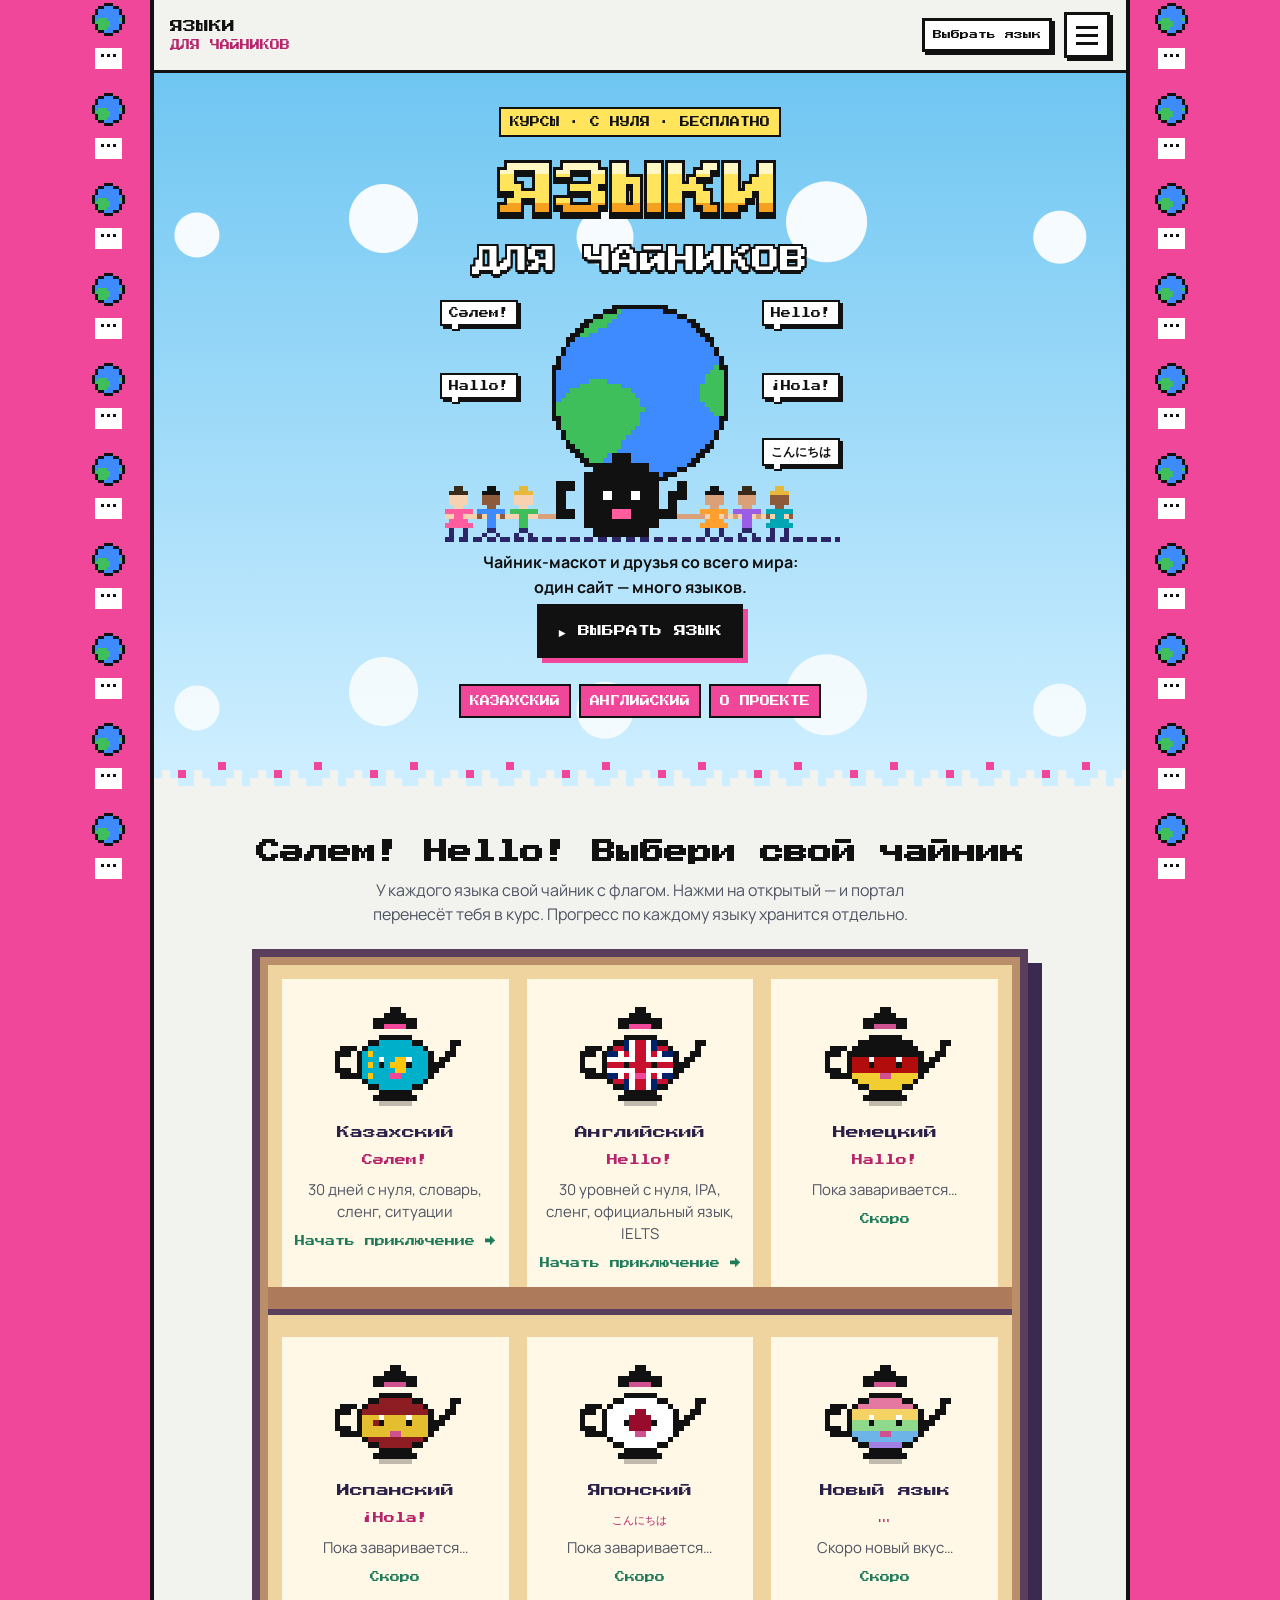
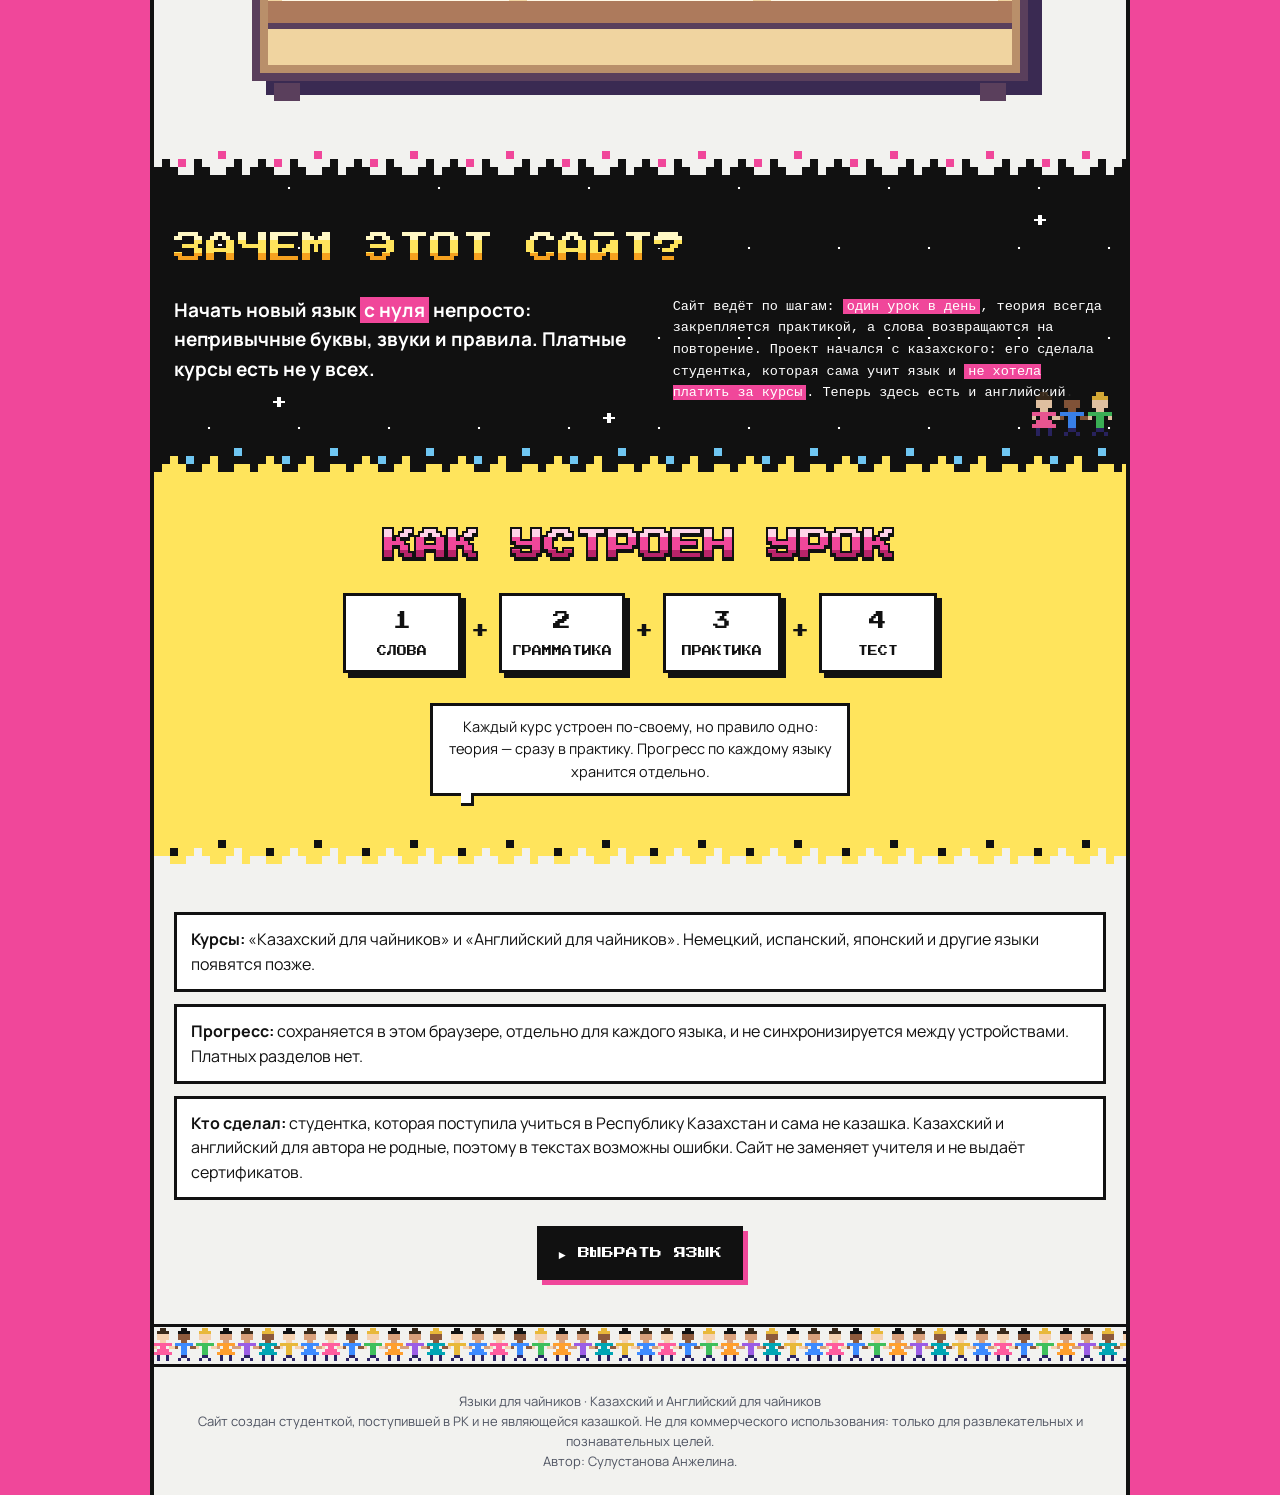
==== commit 30926e9c: "Fix cupboard on phones (full-width shelves, no clipping); cross-browser compat: Safari iOS/macOS, Fi" ====
--- a/index.html
+++ b/index.html
@@ -23,6 +23,7 @@
 <link href="https://fonts.googleapis.com/css2?family=Press+Start+2P&family=Manrope:wght@400;600;700;800&display=swap" rel="stylesheet">
 <link rel="stylesheet" href="assets/platform.css">
 <link rel="stylesheet" href="assets/portal.css">
+<link rel="stylesheet" href="assets/compat.css">
 </head>
 <body>
 
--- a/assets/platform.css
+++ b/assets/platform.css
@@ -531,3 +531,24 @@
 .world-stage { margin-top: 22px; }
 .world-stage .h1 { left: 0; top: 0; } .world-stage .h2 { right: 0; top: 0; } .world-stage .h3 { left: 0; top: 30%; } .world-stage .h4 { right: 0; top: 30%; }
 .world-stage .h5 { left: auto; right: 0; top: 57%; transform: none; animation: bob 1.6s steps(2) infinite; animation-delay: 1.2s; font-size: 12px; }
+/* Шкаф: сплошные полки во всю ширину и ничего не вылезает за экран на телефоне */
+.cupboard { box-sizing: border-box; }
+.shelf-grid { overflow: hidden; margin: 0 -14px; padding: 0 14px; }
+.slot::after { left: -40px; right: -40px; }
+.slot { z-index: 0; }
+@media (max-width: 560px) {
+  .cupboard { margin: 16px 18px 30px 6px; padding: 8px; border-width: 6px; outline-width: 5px; box-shadow: 8px 8px 0 5px #3a2a52; }
+  .shelf-grid { margin: 0 -8px; padding: 0 8px; gap: 0 10px; }
+  .slot { margin-bottom: 34px; }
+  .slot::after { bottom: -18px; height: 18px; border-bottom-width: 5px; }
+  .shelf-pot { padding: 20px 6px 16px; gap: 6px; }
+  .plate { gap: 6px; }
+  .plate small { font-size: 13px; line-height: 1.35; }
+  .cupboard .feet { bottom: -30px; }
+}
+@media (max-width: 380px) { .cupboard { margin-left: 2px; margin-right: 14px; } .shelf-pot .tp-svg { width: 96px; height: 72px; } .plate b { font-size: 10px; } }
+.shelf-grid { grid-template-columns: repeat(3, minmax(0, 1fr)); }
+@media (max-width: 560px) { .shelf-grid { grid-template-columns: repeat(2, minmax(0, 1fr)); } }
+.plate, .plate small { min-width: 0; overflow-wrap: anywhere; }
+.world-stage { width: min(400px, calc(100% - 28px)); }
+@media (max-width: 420px) { .world-stage .hi { font-size: 8px; padding: 5px 6px; } .world-stage .h5 { font-size: 11px; } }
--- a/assets/compat.css
+++ b/assets/compat.css
@@ -0,0 +1,38 @@
+/* Совместимость: Safari (iOS, macOS), Firefox, Яндекс Браузер, Chrome/Edge на Android и Windows.
+   Подключается последним на всех страницах. */
+html { -webkit-text-size-adjust: 100%; text-size-adjust: 100%; }
+* { -webkit-tap-highlight-color: transparent; }
+body { -webkit-font-smoothing: antialiased; -moz-osx-font-smoothing: grayscale; }
+/* Высота экрана: на телефонах 100vh больше видимой области из-за панели браузера */
+body { min-height: 100vh; }
+@supports (min-height: 100dvh) { body { min-height: 100dvh; } .choose { min-height: calc(100dvh - 74px); } .portal-canvas { height: 100dvh; } }
+/* inset для старых Safari (до 14.1) */
+.scrim, .hfx, .portal-layer, .portal-canvas { top: 0; right: 0; bottom: 0; left: 0; }
+.hfx-flash { top: 0; right: 0; bottom: 0; left: 0; }
+/* Пиксельные картинки без размытия во всех движках */
+.tp-svg, .mascot, .portal-canvas, .salem-pot, .hero-world, img { image-rendering: -moz-crisp-edges; image-rendering: -webkit-optimize-contrast; image-rendering: pixelated; }
+/* iOS увеличивает страницу при фокусе на поле с шрифтом меньше 16px */
+@supports (-webkit-touch-callout: none) {
+  input:not([type="checkbox"]):not([type="radio"]):not([type="range"]), select, textarea { font-size: 16px; }
+  .sess-input { font-size: 20px; }
+  textarea.sess-input { font-size: 17px; }
+}
+/* Кнопки и поля: убрать системное оформление Safari */
+button, input, textarea { -webkit-appearance: none; appearance: none; border-radius: 0; }
+select { border-radius: 0; }
+input[type="checkbox"] { -webkit-appearance: checkbox; appearance: auto; }
+input[type="radio"] { -webkit-appearance: radio; appearance: auto; }
+input[type="range"] { -webkit-appearance: auto; appearance: auto; }
+/* Вырезы и «чёлки» экранов (iPhone, Android): нижняя панель урока и меню не уходят под системные полосы */
+.sess-foot { padding-bottom: max(12px, env(safe-area-inset-bottom)); }
+.drawer { padding-bottom: max(20px, env(safe-area-inset-bottom)); }
+.pf-bar, .top { padding-left: max(16px, env(safe-area-inset-left)); padding-right: max(16px, env(safe-area-inset-right)); }
+/* Широкие таблицы прокручиваются пальцем; тонкий скролл в Firefox */
+.table-wrap, .pl-table, .chat-log, .can-list { -webkit-overflow-scrolling: touch; scrollbar-width: thin; }
+/* Плавная прокрутка только если пользователь не просил уменьшить движение */
+@media (prefers-reduced-motion: reduce) { html { scroll-behavior: auto; } *, *::before, *::after { animation-duration: .01ms !important; animation-iteration-count: 1 !important; transition-duration: .01ms !important; } }
+/* Наведение мышью только там, где оно есть: на телефоне кнопки не «залипают» в подсвеченном состоянии */
+@media (hover: none) {
+  .shelf-pot:hover .tp-svg { transform: none; filter: none; }
+  .btn.pl-opt:hover { background: #fff; }
+}
